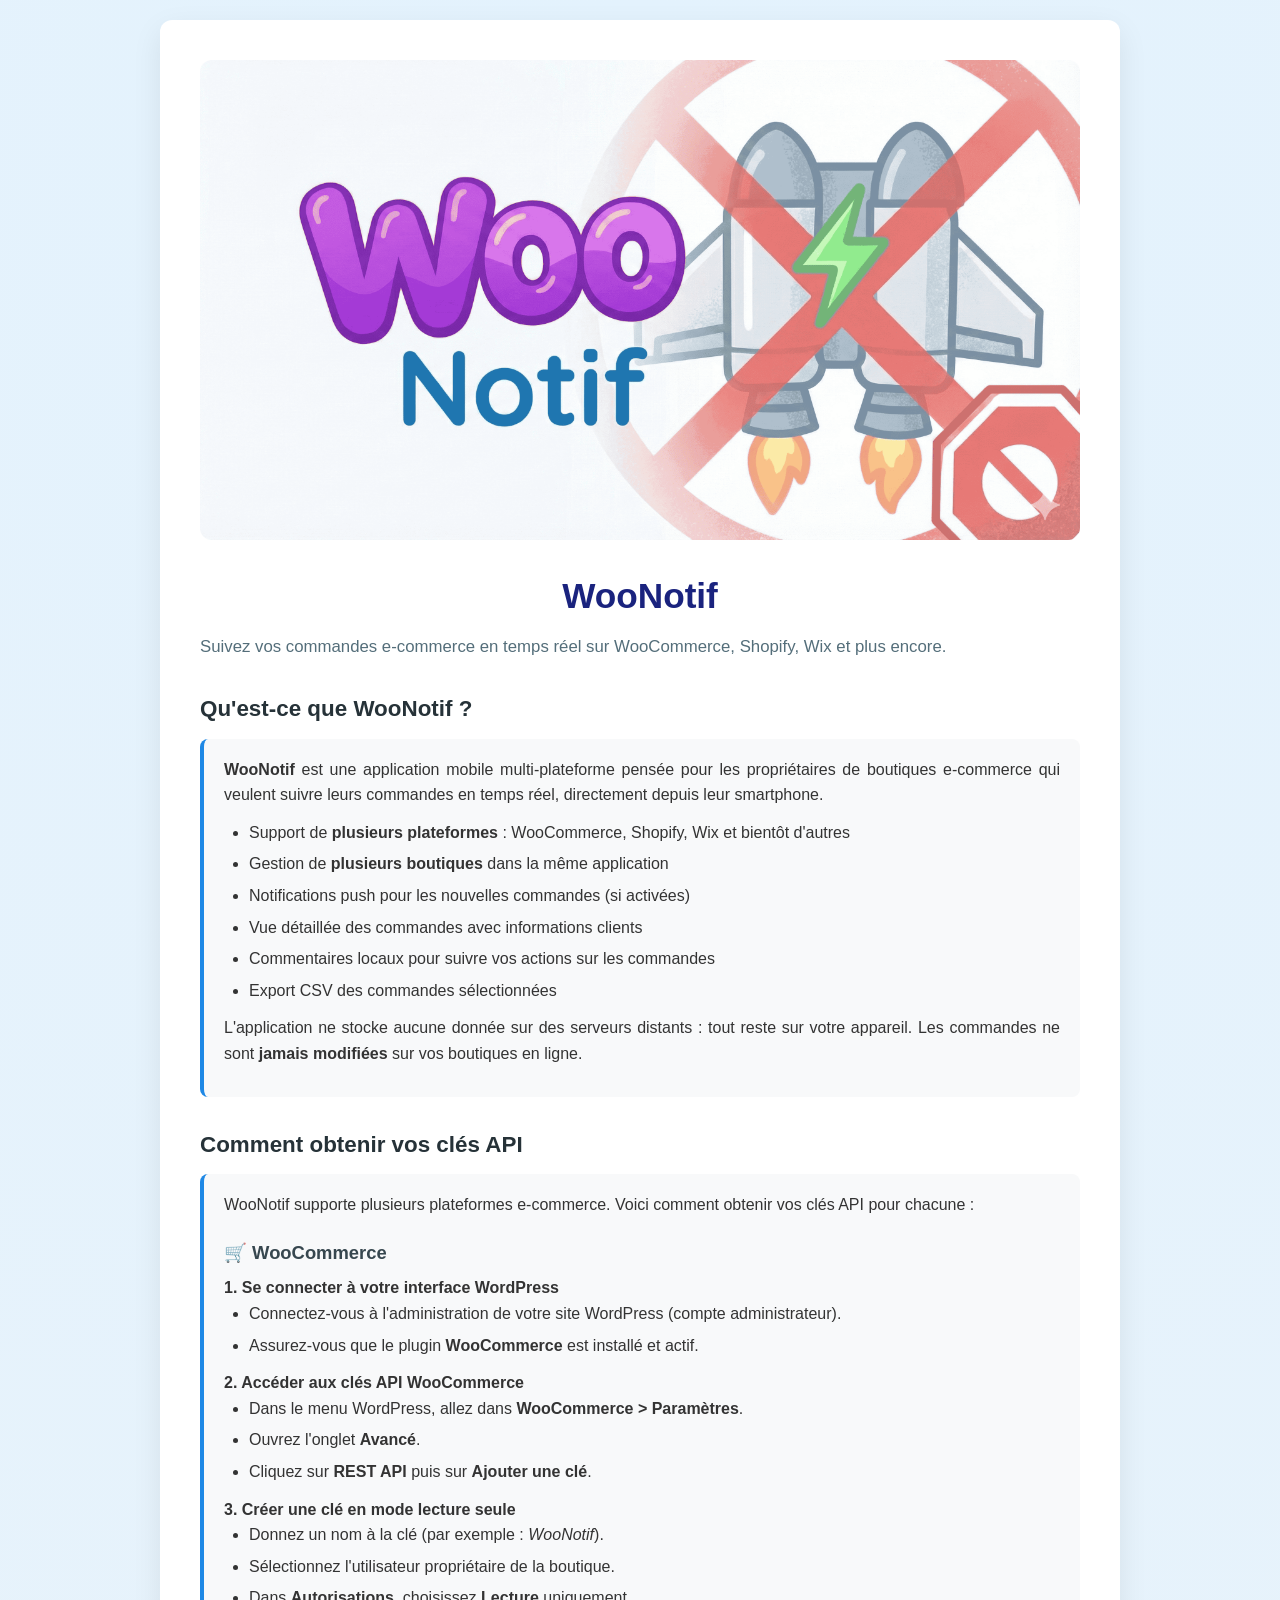
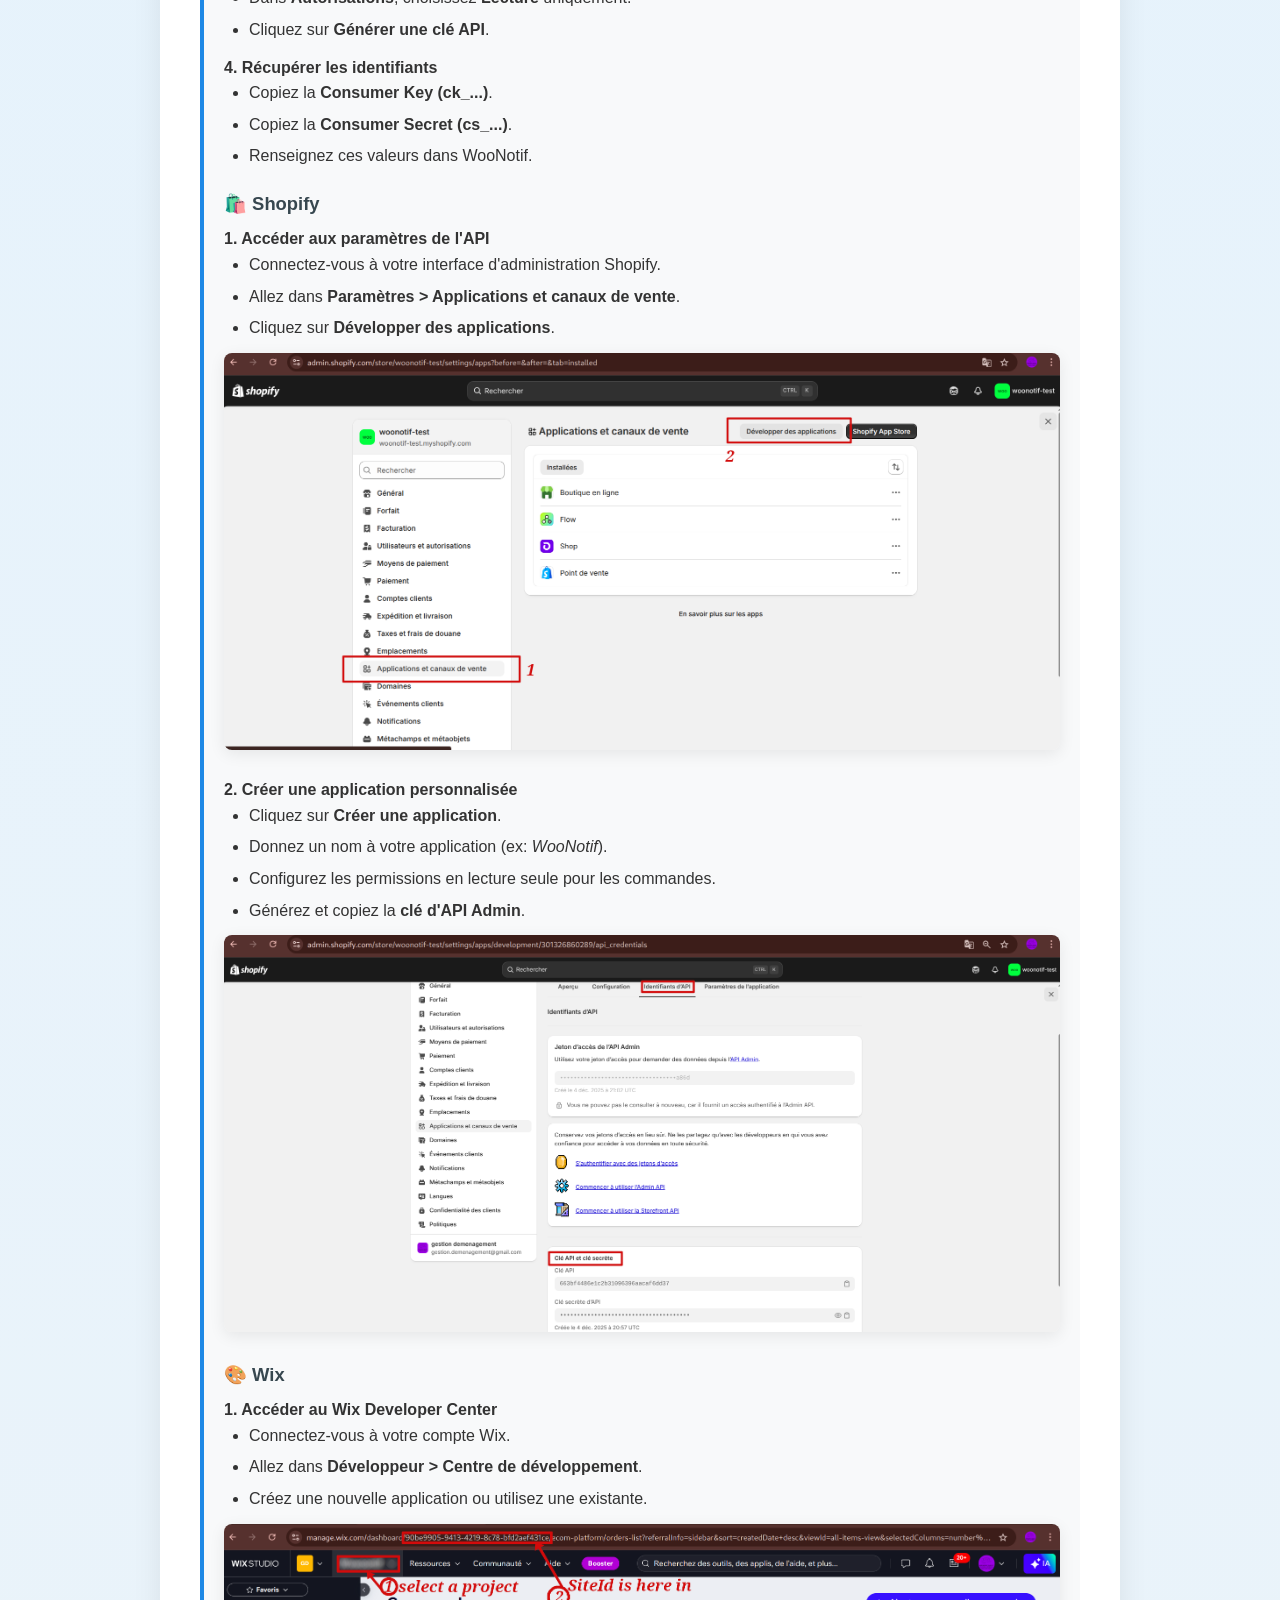
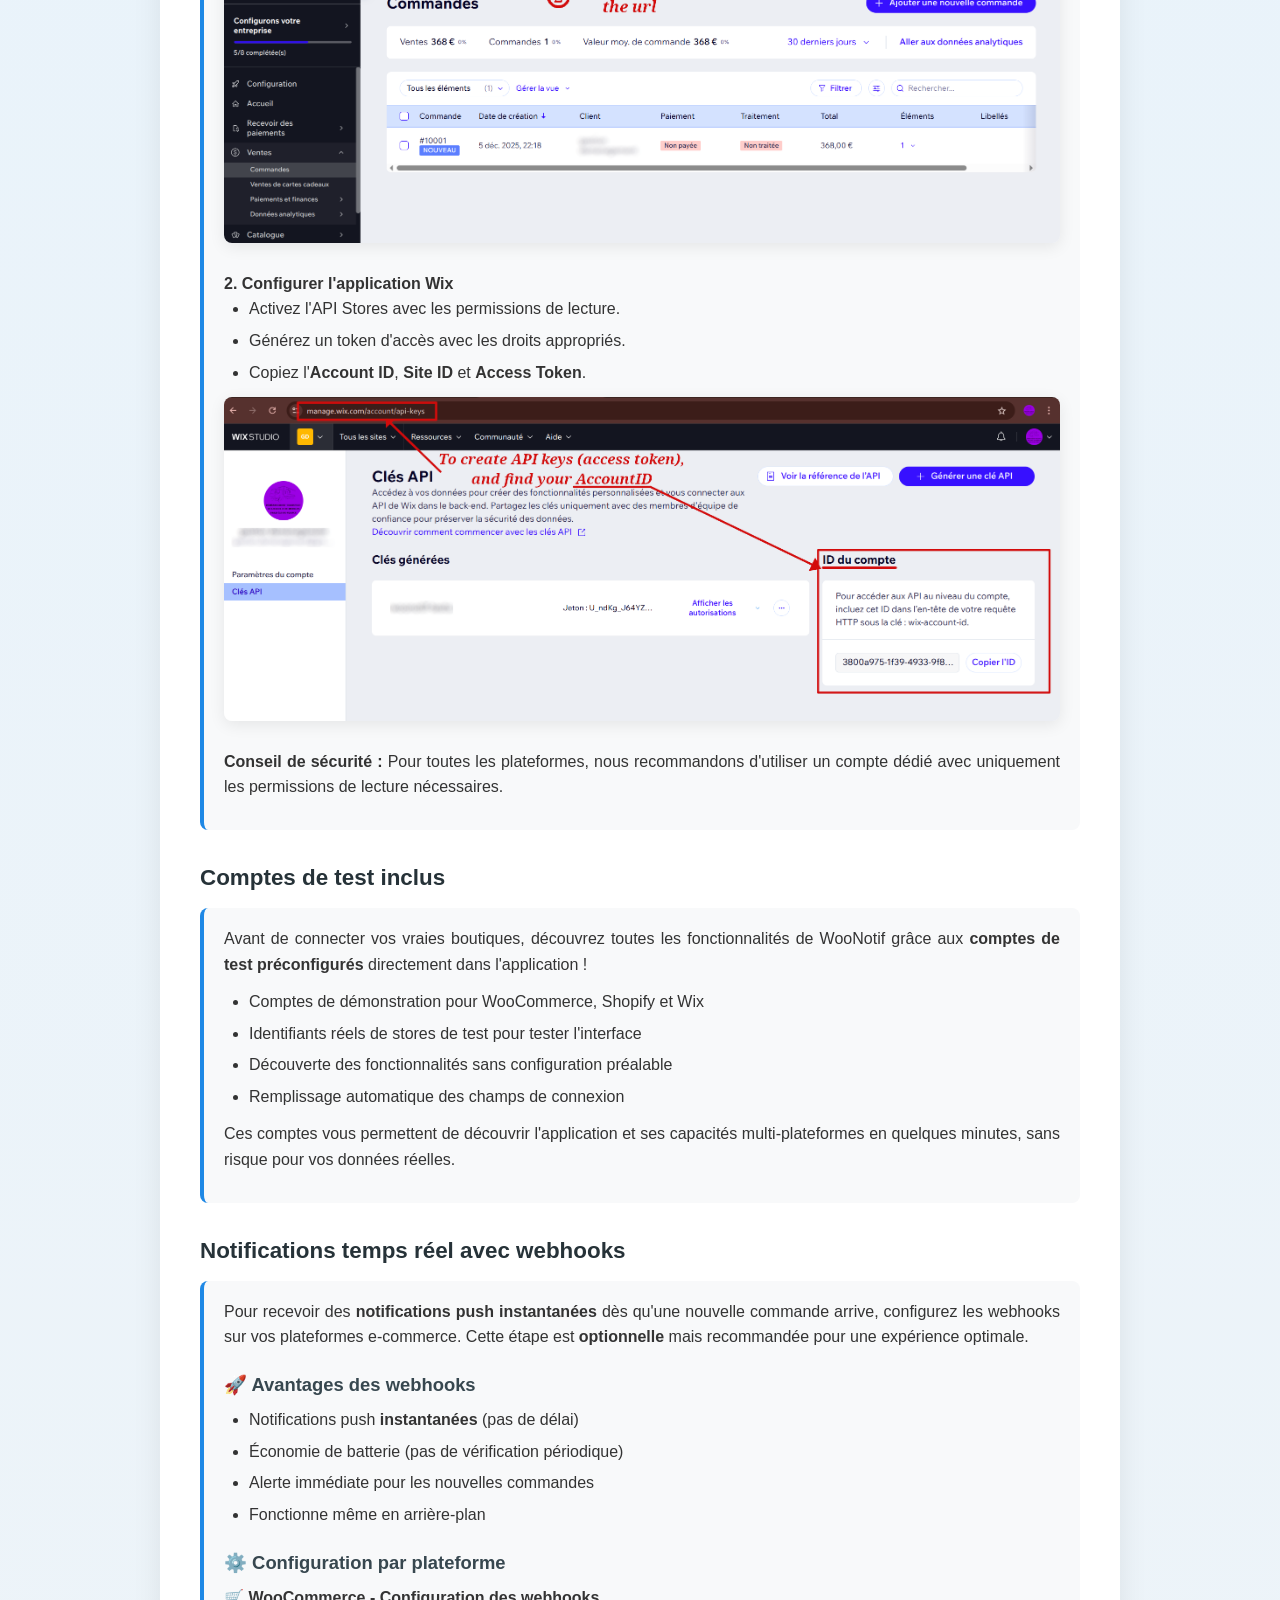
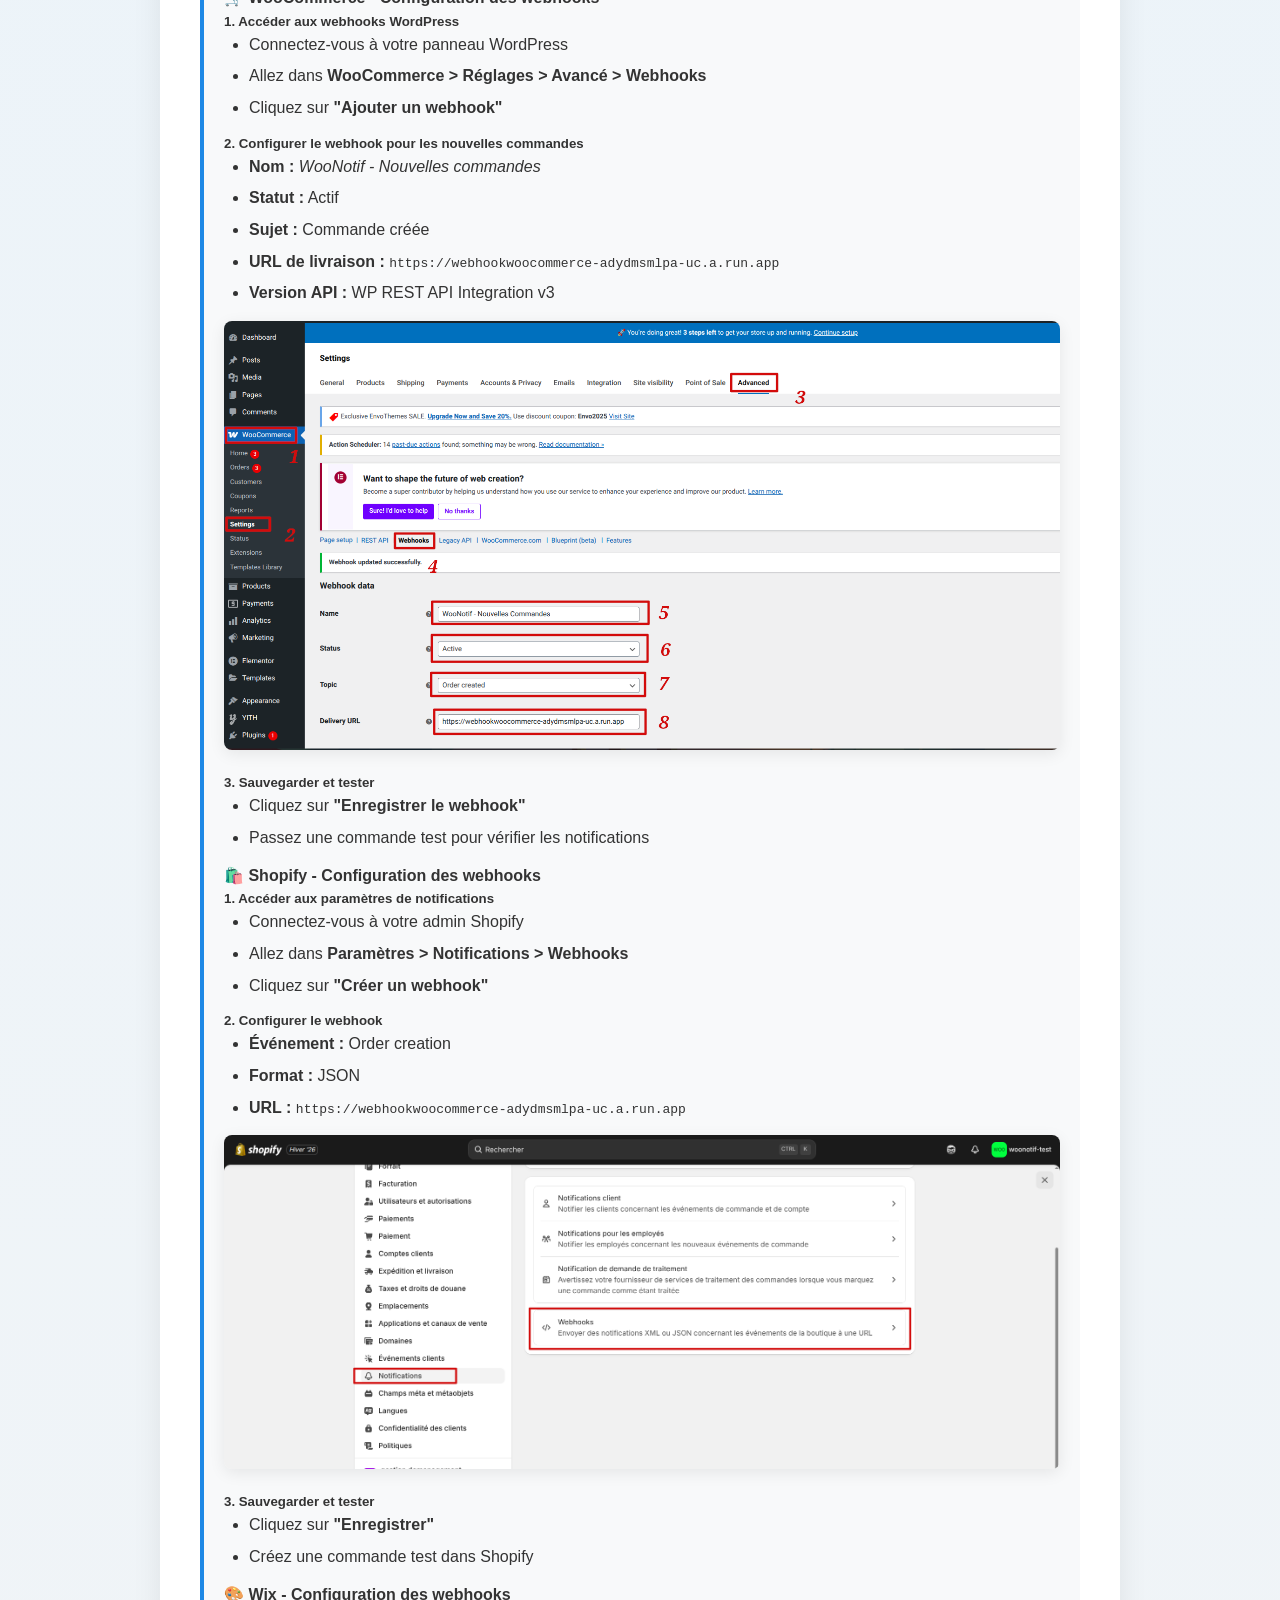
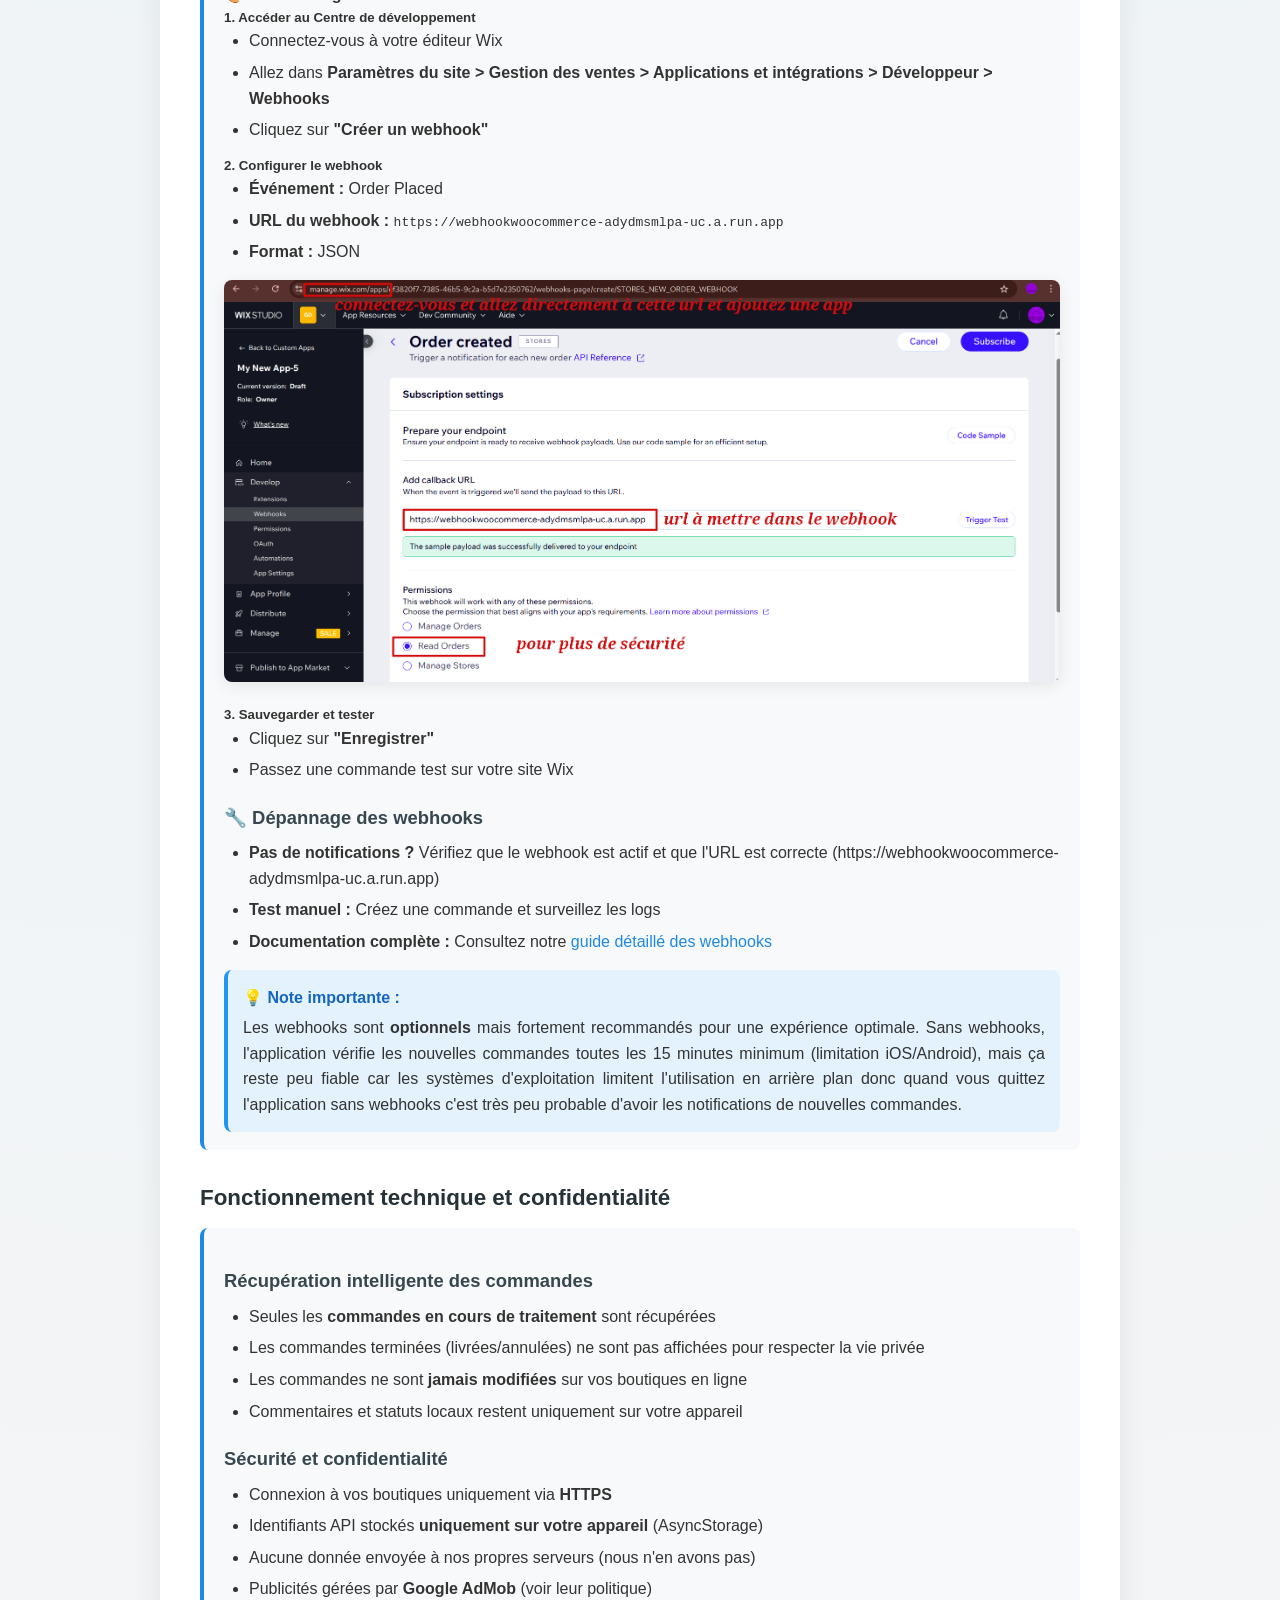
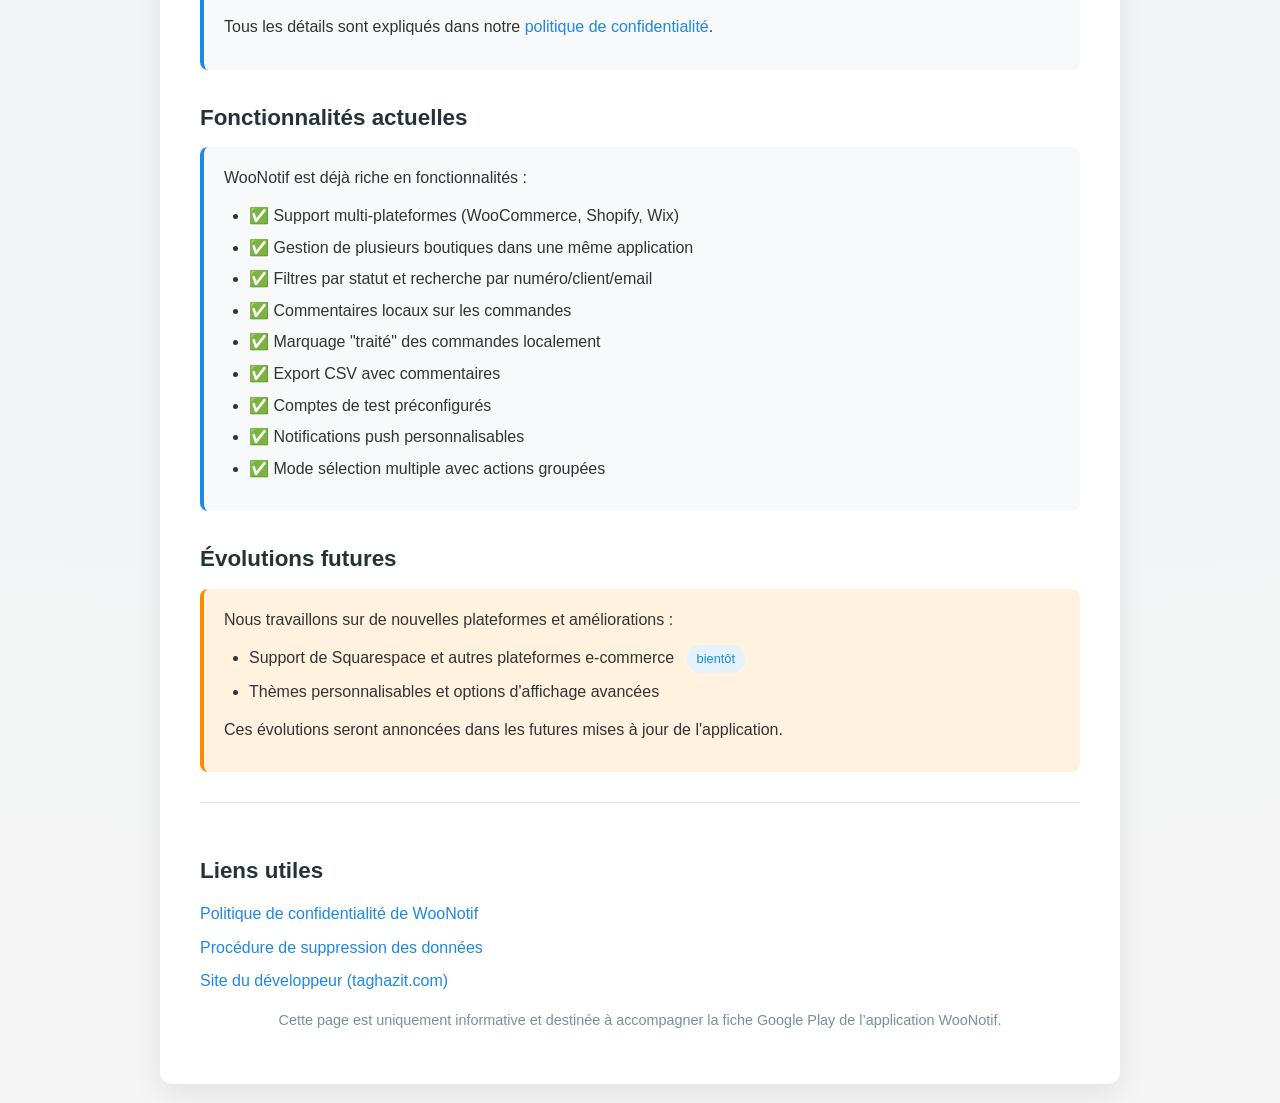
==== index.html @ 3be0337e "Add images for WooCommerce, Shopify, and Wix webhooks" ====
<!DOCTYPE html>
<html lang="fr">
<head>
    <meta charset="UTF-8">
    <meta name="viewport" content="width=device-width, initial-scale=1.0">
    <meta name="description" content="WooNotif - Application mobile multi-plateforme pour suivre vos commandes e-commerce (WooCommerce, Shopify, Wix) en temps réel.">
    <title>WooNotif - Suivi multi-plateformes des commandes e-commerce</title>
    <style>
        * {
            margin: 0;
            padding: 0;
            box-sizing: border-box;
        }

        body {
            font-family: -apple-system, BlinkMacSystemFont, 'Segoe UI', Roboto, 'Helvetica Neue', Arial, sans-serif;
            line-height: 1.6;
            color: #333;
            background: radial-gradient(circle at top, #e3f2fd, #f5f5f5);
            padding: 20px;
        }

        .container {
            max-width: 960px;
            margin: 0 auto;
            background: white;
            padding: 40px;
            border-radius: 12px;
            box-shadow: 0 10px 30px rgba(0,0,0,0.08);
        }

        header {
            text-align: center;
            margin-bottom: 30px;
        }

        h1 {
            font-size: 2.2em;
            color: #1a237e;
            margin-bottom: 10px;
        }

        .subtitle {
            font-size: 1.05em;
            color: #546e7a;
        }

        h2 {
            color: #263238;
            margin-top: 30px;
            margin-bottom: 12px;
            font-size: 1.4em;
        }

        h3 {
            color: #37474f;
            margin-top: 20px;
            margin-bottom: 8px;
            font-size: 1.15em;
        }

        p {
            margin-bottom: 12px;
            text-align: justify;
        }

        ul {
            margin-left: 25px;
            margin-bottom: 12px;
        }

        li {
            margin-bottom: 6px;
        }

        .badge {
            display: inline-block;
            padding: 4px 10px;
            font-size: 0.8em;
            border-radius: 999px;
            background-color: #e3f2fd;
            color: #1e88e5;
            margin-left: 8px;
        }

        .section-box {
            background-color: #f8f9fa;
            border-radius: 8px;
            padding: 18px 20px;
            margin-top: 10px;
            border-left: 4px solid #1e88e5;
        }

        .future-box {
            background-color: #fff3e0;
            border-left-color: #fb8c00;
        }

        .links {
            margin-top: 30px;
            padding-top: 20px;
            border-top: 1px solid #e0e0e0;
        }

        a {
            color: #1e88e5;
            text-decoration: none;
        }

        a:hover {
            text-decoration: underline;
        }

        .links ul {
            list-style: none;
            margin-left: 0;
        }

        .links li {
            margin-bottom: 8px;
        }

        .small {
            font-size: 0.9em;
            color: #78909c;
            margin-top: 15px;
            text-align: center;
        }

        @media (max-width: 600px) {
            .container {
                padding: 24px;
            }

            h1 {
                font-size: 1.7em;
            }
        }
    </style>
</head>
<body>
    <div class="container">
        <header>
            <img src="assets/images/splash.png" alt="WooNotif" style="max-width:100%; height:auto; border-radius:12px; margin-bottom:20px;">
            <h1>WooNotif</h1>
            <p class="subtitle">
                Suivez vos commandes e-commerce en temps réel sur WooCommerce, Shopify, Wix et plus encore.
            </p>
        </header>

        <section>
            <h2>Qu'est-ce que WooNotif ?</h2>
            <div class="section-box">
                <p>
                    <strong>WooNotif</strong> est une application mobile multi-plateforme pensée pour les propriétaires
                    de boutiques e-commerce qui veulent suivre leurs commandes en temps réel, directement depuis leur smartphone.
                </p>
                <ul>
                    <li>Support de <strong>plusieurs plateformes</strong> : WooCommerce, Shopify, Wix et bientôt d'autres</li>
                    <li>Gestion de <strong>plusieurs boutiques</strong> dans la même application</li>
                    <li>Notifications push pour les nouvelles commandes (si activées)</li>
                    <li>Vue détaillée des commandes avec informations clients</li>
                    <li>Commentaires locaux pour suivre vos actions sur les commandes</li>
                    <li>Export CSV des commandes sélectionnées</li>
                </ul>
                <p>
                    L'application ne stocke aucune donnée sur des serveurs distants : tout reste sur votre appareil.
                    Les commandes ne sont <strong>jamais modifiées</strong> sur vos boutiques en ligne.
                </p>
            </div>
        </section>

        <section>
            <h2>Comment obtenir vos clés API</h2>
            <div class="section-box">
                <p>
                    WooNotif supporte plusieurs plateformes e-commerce. Voici comment obtenir vos clés API pour chacune :
                </p>

                <h3>🛒 WooCommerce</h3>
                <h4>1. Se connecter à votre interface WordPress</h4>
                <ul>
                    <li>Connectez-vous à l'administration de votre site WordPress (compte administrateur).</li>
                    <li>Assurez-vous que le plugin <strong>WooCommerce</strong> est installé et actif.</li>
                </ul>

                <h4>2. Accéder aux clés API WooCommerce</h4>
                <ul>
                    <li>Dans le menu WordPress, allez dans <strong>WooCommerce &gt; Paramètres</strong>.</li>
                    <li>Ouvrez l'onglet <strong>Avancé</strong>.</li>
                    <li>Cliquez sur <strong>REST API</strong> puis sur <strong>Ajouter une clé</strong>.</li>
                </ul>

                <h4>3. Créer une clé en mode lecture seule</h4>
                <ul>
                    <li>Donnez un nom à la clé (par exemple : <em>WooNotif</em>).</li>
                    <li>Sélectionnez l'utilisateur propriétaire de la boutique.</li>
                    <li>Dans <strong>Autorisations</strong>, choisissez <strong>Lecture</strong> uniquement.</li>
                    <li>Cliquez sur <strong>Générer une clé API</strong>.</li>
                </ul>

                <h4>4. Récupérer les identifiants</h4>
                <ul>
                    <li>Copiez la <strong>Consumer Key (ck_...)</strong>.</li>
                    <li>Copiez la <strong>Consumer Secret (cs_...)</strong>.</li>
                    <li>Renseignez ces valeurs dans WooNotif.</li>
                </ul>

                <h3>🛍️ Shopify</h3>
                <h4>1. Accéder aux paramètres de l'API</h4>
                <ul>
                    <li>Connectez-vous à votre interface d'administration Shopify.</li>
                    <li>Allez dans <strong>Paramètres &gt; Applications et canaux de vente</strong>.</li>
                    <li>Cliquez sur <strong>Développer des applications</strong>.</li>
                </ul>

                <p style="text-align:center; margin: 10px 0 20px;">
                    <img src="assets/images/shopify-apikey-1.png" alt="Accès aux paramètres API Shopify" style="max-width:100%; height:auto; border-radius:8px; box-shadow:0 4px 16px rgba(0,0,0,0.08);">
                </p>

                <h4>2. Créer une application personnalisée</h4>
                <ul>
                    <li>Cliquez sur <strong>Créer une application</strong>.</li>
                    <li>Donnez un nom à votre application (ex: <em>WooNotif</em>).</li>
                    <li>Configurez les permissions en lecture seule pour les commandes.</li>
                    <li>Générez et copiez la <strong>clé d'API Admin</strong>.</li>
                </ul>

                <p style="text-align:center; margin: 10px 0 20px;">
                    <img src="assets/images/shopify-apikey-2.png" alt="Création d'une application Shopify et récupération de la clé API" style="max-width:100%; height:auto; border-radius:8px; box-shadow:0 4px 16px rgba(0,0,0,0.08);">
                </p>

                <h3>🎨 Wix</h3>
                <h4>1. Accéder au Wix Developer Center</h4>
                <ul>
                    <li>Connectez-vous à votre compte Wix.</li>
                    <li>Allez dans <strong>Développeur &gt; Centre de développement</strong>.</li>
                    <li>Créez une nouvelle application ou utilisez une existante.</li>
                </ul>

                <p style="text-align:center; margin: 10px 0 20px;">
                    <img src="assets/images/wix-apikey-1.png" alt="Accès au Centre de développement Wix" style="max-width:100%; height:auto; border-radius:8px; box-shadow:0 4px 16px rgba(0,0,0,0.08);">
                </p>

                <h4>2. Configurer l'application Wix</h4>
                <ul>
                    <li>Activez l'API Stores avec les permissions de lecture.</li>
                    <li>Générez un token d'accès avec les droits appropriés.</li>
                    <li>Copiez l'<strong>Account ID</strong>, <strong>Site ID</strong> et <strong>Access Token</strong>.</li>
                </ul>

                <p style="text-align:center; margin: 10px 0 20px;">
                    <img src="assets/images/wix-apikey-2.png" alt="Configuration de l'application Wix et récupération des identifiants" style="max-width:100%; height:auto; border-radius:8px; box-shadow:0 4px 16px rgba(0,0,0,0.08);">
                </p>

                <p>
                    <strong>Conseil de sécurité :</strong> Pour toutes les plateformes, nous recommandons d'utiliser un compte
                    dédié avec uniquement les permissions de lecture nécessaires.
                </p>
            </div>
        </section>

        <section>
            <h2>Comptes de test inclus</h2>
            <div class="section-box">
                <p>
                    Avant de connecter vos vraies boutiques, découvrez toutes les fonctionnalités de WooNotif
                    grâce aux <strong>comptes de test préconfigurés</strong> directement dans l'application !
                </p>
                <ul>
                    <li>Comptes de démonstration pour WooCommerce, Shopify et Wix</li>
                    <li>Identifiants réels de stores de test pour tester l'interface</li>
                    <li>Découverte des fonctionnalités sans configuration préalable</li>
                    <li>Remplissage automatique des champs de connexion</li>
                </ul>
                <p>
                    Ces comptes vous permettent de découvrir l'application et ses capacités multi-plateformes
                    en quelques minutes, sans risque pour vos données réelles.
                </p>
            </div>
        </section>

        <section>
            <h2>Notifications temps réel avec webhooks</h2>
            <div class="section-box">
                <p>
                    Pour recevoir des <strong>notifications push instantanées</strong> dès qu'une nouvelle commande arrive,
                    configurez les webhooks sur vos plateformes e-commerce. Cette étape est <strong>optionnelle</strong>
                    mais recommandée pour une expérience optimale.
                </p>

                <h3>🚀 Avantages des webhooks</h3>
                <ul>
                    <li>Notifications push <strong>instantanées</strong> (pas de délai)</li>
                    <li>Économie de batterie (pas de vérification périodique)</li>
                    <li>Alerte immédiate pour les nouvelles commandes</li>
                    <li>Fonctionne même en arrière-plan</li>
                </ul>

                <h3>⚙️ Configuration par plateforme</h3>

                <h4>🛒 WooCommerce - Configuration des webhooks</h4>
                <h5>1. Accéder aux webhooks WordPress</h5>
                <ul>
                    <li>Connectez-vous à votre panneau WordPress</li>
                    <li>Allez dans <strong>WooCommerce &gt; Réglages &gt; Avancé &gt; Webhooks</strong></li>
                    <li>Cliquez sur <strong>"Ajouter un webhook"</strong></li>
                </ul>

                <h5>2. Configurer le webhook pour les nouvelles commandes</h5>
                <ul>
                    <li><strong>Nom :</strong> <em>WooNotif - Nouvelles commandes</em></li>
                    <li><strong>Statut :</strong> Actif</li>
                    <li><strong>Sujet :</strong> Commande créée</li>
                    <li><strong>URL de livraison :</strong> <code>https://webhookwoocommerce-adydmsmlpa-uc.a.run.app</code></li>
                    <li><strong>Version API :</strong> WP REST API Integration v3</li>
                </ul>

                <p style="text-align:center; margin: 15px 0;">
                    <img src="assets/images/webhook-woocommerce.png" alt="Configuration webhook WooCommerce" style="max-width:100%; height:auto; border-radius:8px; box-shadow:0 4px 16px rgba(0,0,0,0.08);">
                </p>

                <h5>3. Sauvegarder et tester</h5>
                <ul>
                    <li>Cliquez sur <strong>"Enregistrer le webhook"</strong></li>
                    <li>Passez une commande test pour vérifier les notifications</li>
                </ul>

                <h4>🛍️ Shopify - Configuration des webhooks</h4>
                <h5>1. Accéder aux paramètres de notifications</h5>
                <ul>
                    <li>Connectez-vous à votre admin Shopify</li>
                    <li>Allez dans <strong>Paramètres &gt; Notifications &gt; Webhooks</strong></li>
                    <li>Cliquez sur <strong>"Créer un webhook"</strong></li>
                </ul>

                <h5>2. Configurer le webhook</h5>
                <ul>
                    <li><strong>Événement :</strong> Order creation</li>
                    <li><strong>Format :</strong> JSON</li>
                    <li><strong>URL :</strong> <code>https://webhookwoocommerce-adydmsmlpa-uc.a.run.app</code></li>
                </ul>

                <p style="text-align:center; margin: 15px 0;">
                    <img src="assets/images/webhooks-shopify.png" alt="Configuration webhook Shopify" style="max-width:100%; height:auto; border-radius:8px; box-shadow:0 4px 16px rgba(0,0,0,0.08);">
                </p>

                <h5>3. Sauvegarder et tester</h5>
                <ul>
                    <li>Cliquez sur <strong>"Enregistrer"</strong></li>
                    <li>Créez une commande test dans Shopify</li>
                </ul>

                <h4>🎨 Wix - Configuration des webhooks</h4>
                <h5>1. Accéder au Centre de développement</h5>
                <ul>
                    <li>Connectez-vous à votre éditeur Wix</li>
                    <li>Allez dans <strong>Paramètres du site &gt; Gestion des ventes &gt; Applications et intégrations &gt; Développeur &gt; Webhooks</strong></li>
                    <li>Cliquez sur <strong>"Créer un webhook"</strong></li>
                </ul>

                <h5>2. Configurer le webhook</h5>
                <ul>
                    <li><strong>Événement :</strong> Order Placed</li>
                    <li><strong>URL du webhook :</strong> <code>https://webhookwoocommerce-adydmsmlpa-uc.a.run.app</code></li>
                    <li><strong>Format :</strong> JSON</li>
                </ul>

                <p style="text-align:center; margin: 15px 0;">
                    <img src="assets/images/webhook-wix.png" alt="Configuration webhook Wix" style="max-width:100%; height:auto; border-radius:8px; box-shadow:0 4px 16px rgba(0,0,0,0.08);">
                </p>

                <h5>3. Sauvegarder et tester</h5>
                <ul>
                    <li>Cliquez sur <strong>"Enregistrer"</strong></li>
                    <li>Passez une commande test sur votre site Wix</li>
                </ul>

                <h3>🔧 Dépannage des webhooks</h3>
                <ul>
                    <li><strong>Pas de notifications ?</strong> Vérifiez que le webhook est actif et que l'URL est correcte (https://webhookwoocommerce-adydmsmlpa-uc.a.run.app)</li>
                    <li><strong>Test manuel :</strong> Créez une commande et surveillez les logs</li>
                    <li><strong>Documentation complète :</strong> Consultez notre <a href="docs/WEBHOOK_SETUP.md">guide détaillé des webhooks</a></li>
                </ul>

                <div style="background-color: #e3f2fd; padding: 15px; border-radius: 8px; margin-top: 15px; border-left: 4px solid #2196f3;">
                    <p style="margin: 0; font-weight: bold; color: #1565c0;">
                        💡 <strong>Note importante :</strong>
                    </p>
                    <p style="margin: 5px 0 0 0;">
                        Les webhooks sont <strong>optionnels</strong> mais fortement recommandés pour une expérience optimale.
                        Sans webhooks, l'application vérifie les nouvelles commandes toutes les 15 minutes minimum (limitation iOS/Android), 
                        mais ça reste peu fiable car les systèmes d'exploitation limitent l'utilisation en arrière plan donc quand vous quittez 
                        l'application sans webhooks c'est très peu probable d'avoir les notifications de nouvelles commandes.
                    </p>
                </div>
            </div>
        </section>

        <section>
            <h2>Fonctionnement technique et confidentialité</h2>
            <div class="section-box">
                <h3>Récupération intelligente des commandes</h3>
                <ul>
                    <li>Seules les <strong>commandes en cours de traitement</strong> sont récupérées</li>
                    <li>Les commandes terminées (livrées/annulées) ne sont pas affichées pour respecter la vie privée</li>
                    <li>Les commandes ne sont <strong>jamais modifiées</strong> sur vos boutiques en ligne</li>
                    <li>Commentaires et statuts locaux restent uniquement sur votre appareil</li>
                </ul>

                <h3>Sécurité et confidentialité</h3>
                <ul>
                    <li>Connexion à vos boutiques uniquement via <strong>HTTPS</strong></li>
                    <li>Identifiants API stockés <strong>uniquement sur votre appareil</strong> (AsyncStorage)</li>
                    <li>Aucune donnée envoyée à nos propres serveurs (nous n'en avons pas)</li>
                    <li>Publicités gérées par <strong>Google AdMob</strong> (voir leur politique)</li>
                </ul>
                <p>
                    Tous les détails sont expliqués dans notre <a href="privacy-policy.html">politique de confidentialité</a>.
                </p>
            </div>
        </section>

        <section>
            <h2>Fonctionnalités actuelles</h2>
            <div class="section-box">
                <p>
                    WooNotif est déjà riche en fonctionnalités :
                </p>
                <ul>
                    <li>✅ Support multi-plateformes (WooCommerce, Shopify, Wix)</li>
                    <li>✅ Gestion de plusieurs boutiques dans une même application</li>
                    <li>✅ Filtres par statut et recherche par numéro/client/email</li>
                    <li>✅ Commentaires locaux sur les commandes</li>
                    <li>✅ Marquage "traité" des commandes localement</li>
                    <li>✅ Export CSV avec commentaires</li>
                    <li>✅ Comptes de test préconfigurés</li>
                    <li>✅ Notifications push personnalisables</li>
                    <li>✅ Mode sélection multiple avec actions groupées</li>
                </ul>
            </div>
        </section>

        <section>
            <h2>Évolutions futures</h2>
            <div class="section-box future-box">
                <p>
                    Nous travaillons sur de nouvelles plateformes et améliorations :
                </p>
                <ul>
                    <li>Support de Squarespace et autres plateformes e-commerce <span class="badge">bientôt</span></li>
                    <li>Thèmes personnalisables et options d'affichage avancées</li>
                </ul>
                <p>
                    Ces évolutions seront annoncées dans les futures mises à jour de l'application.
                </p>
            </div>
        </section>

        <section class="links">
            <h2>Liens utiles</h2>
            <ul>
                <li><a href="privacy-policy.html">Politique de confidentialité de WooNotif</a></li>
                <li><a href="data-deletion.html">Procédure de suppression des données</a></li>
                <li><a href="https://taghazit.com" target="_blank" rel="noopener">Site du développeur (taghazit.com)</a></li>
            </ul>

            <p class="small">
                Cette page est uniquement informative et destinée à accompagner la fiche Google Play de l’application WooNotif.
            </p>
        </section>
    </div>
</body>
</html>
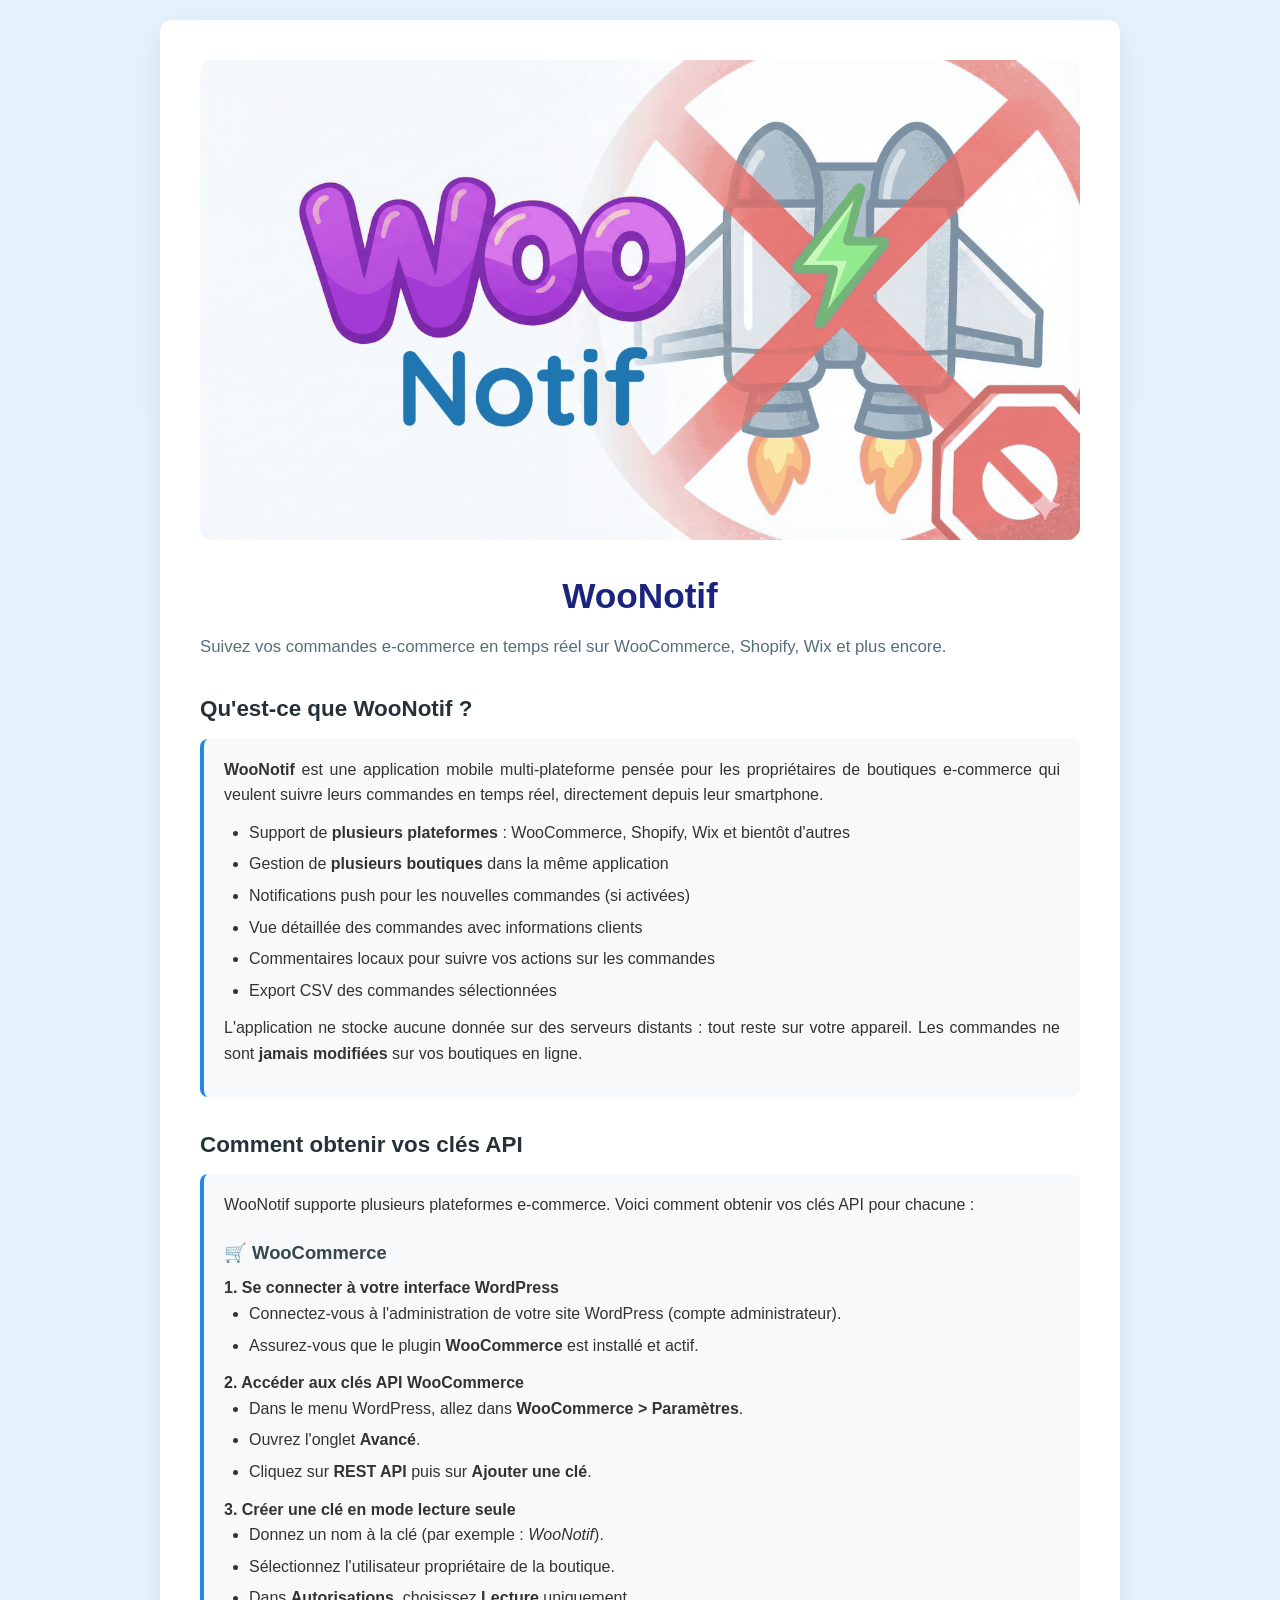
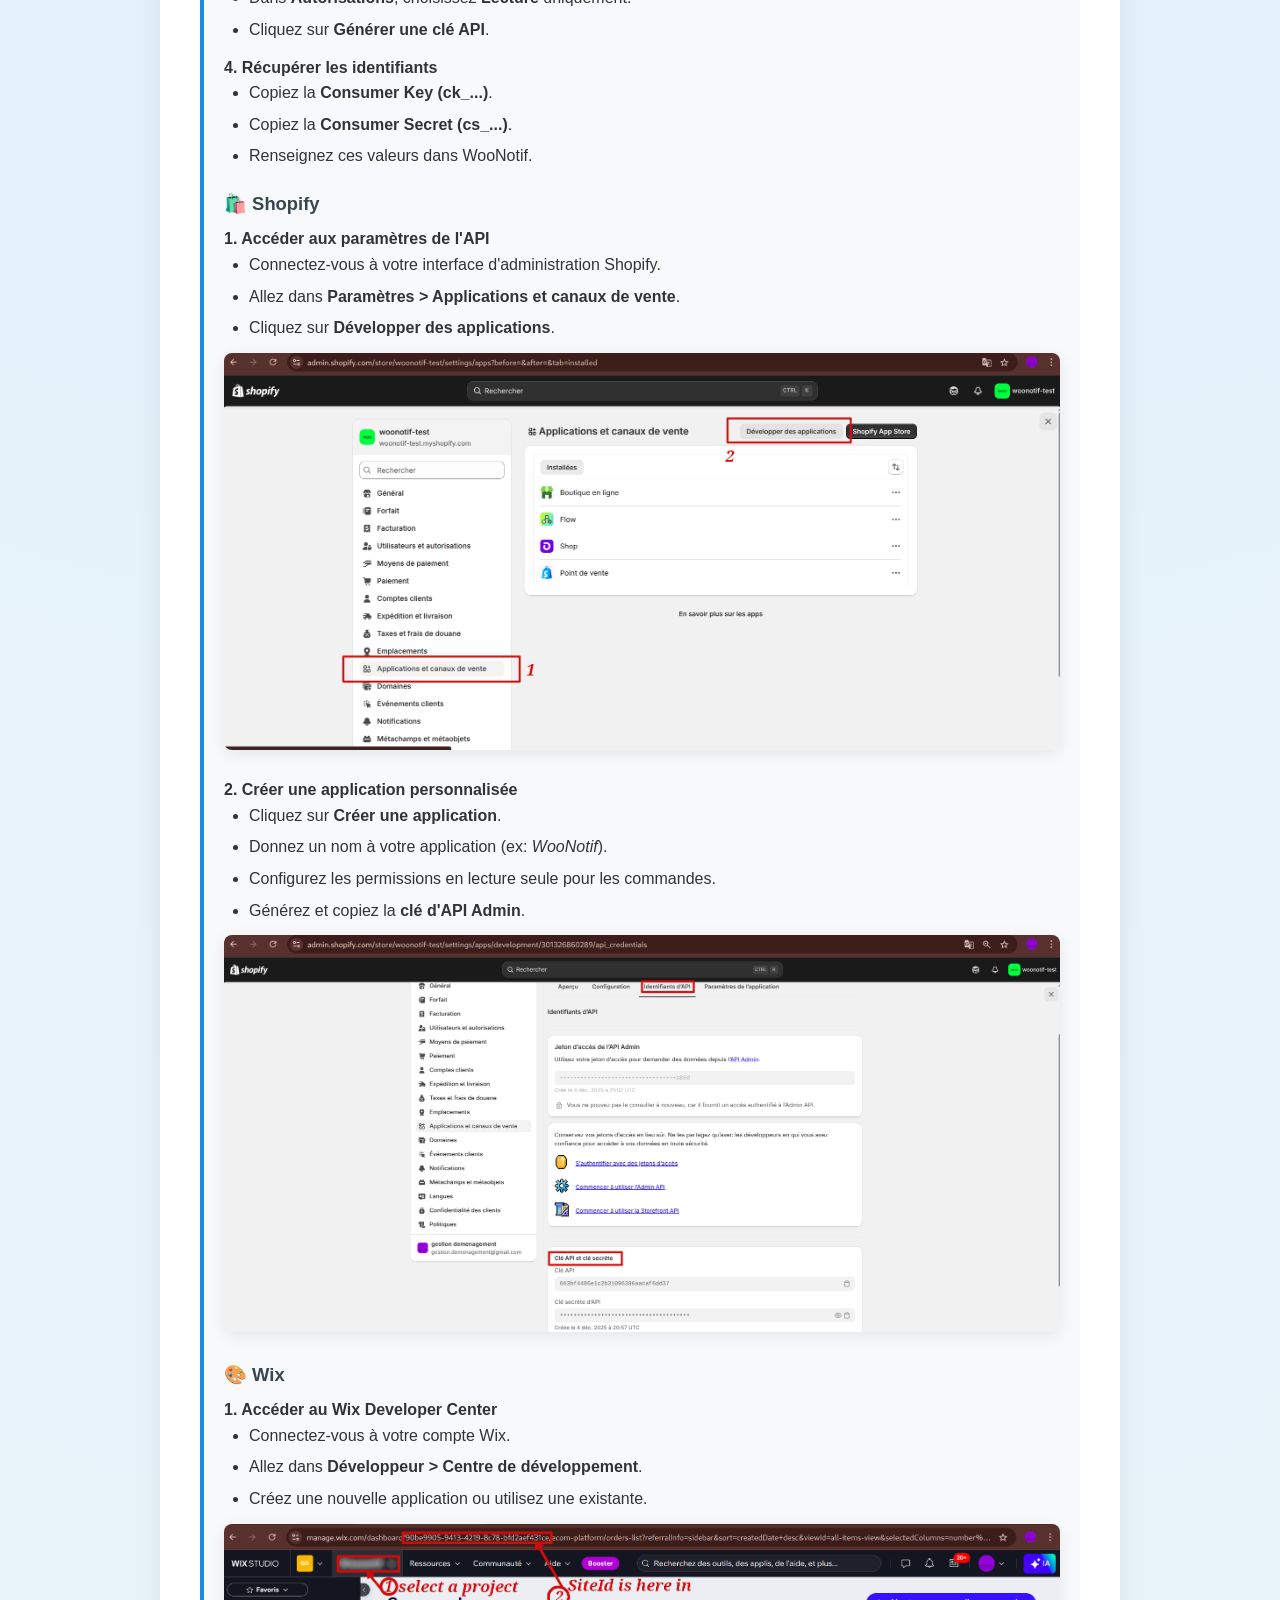
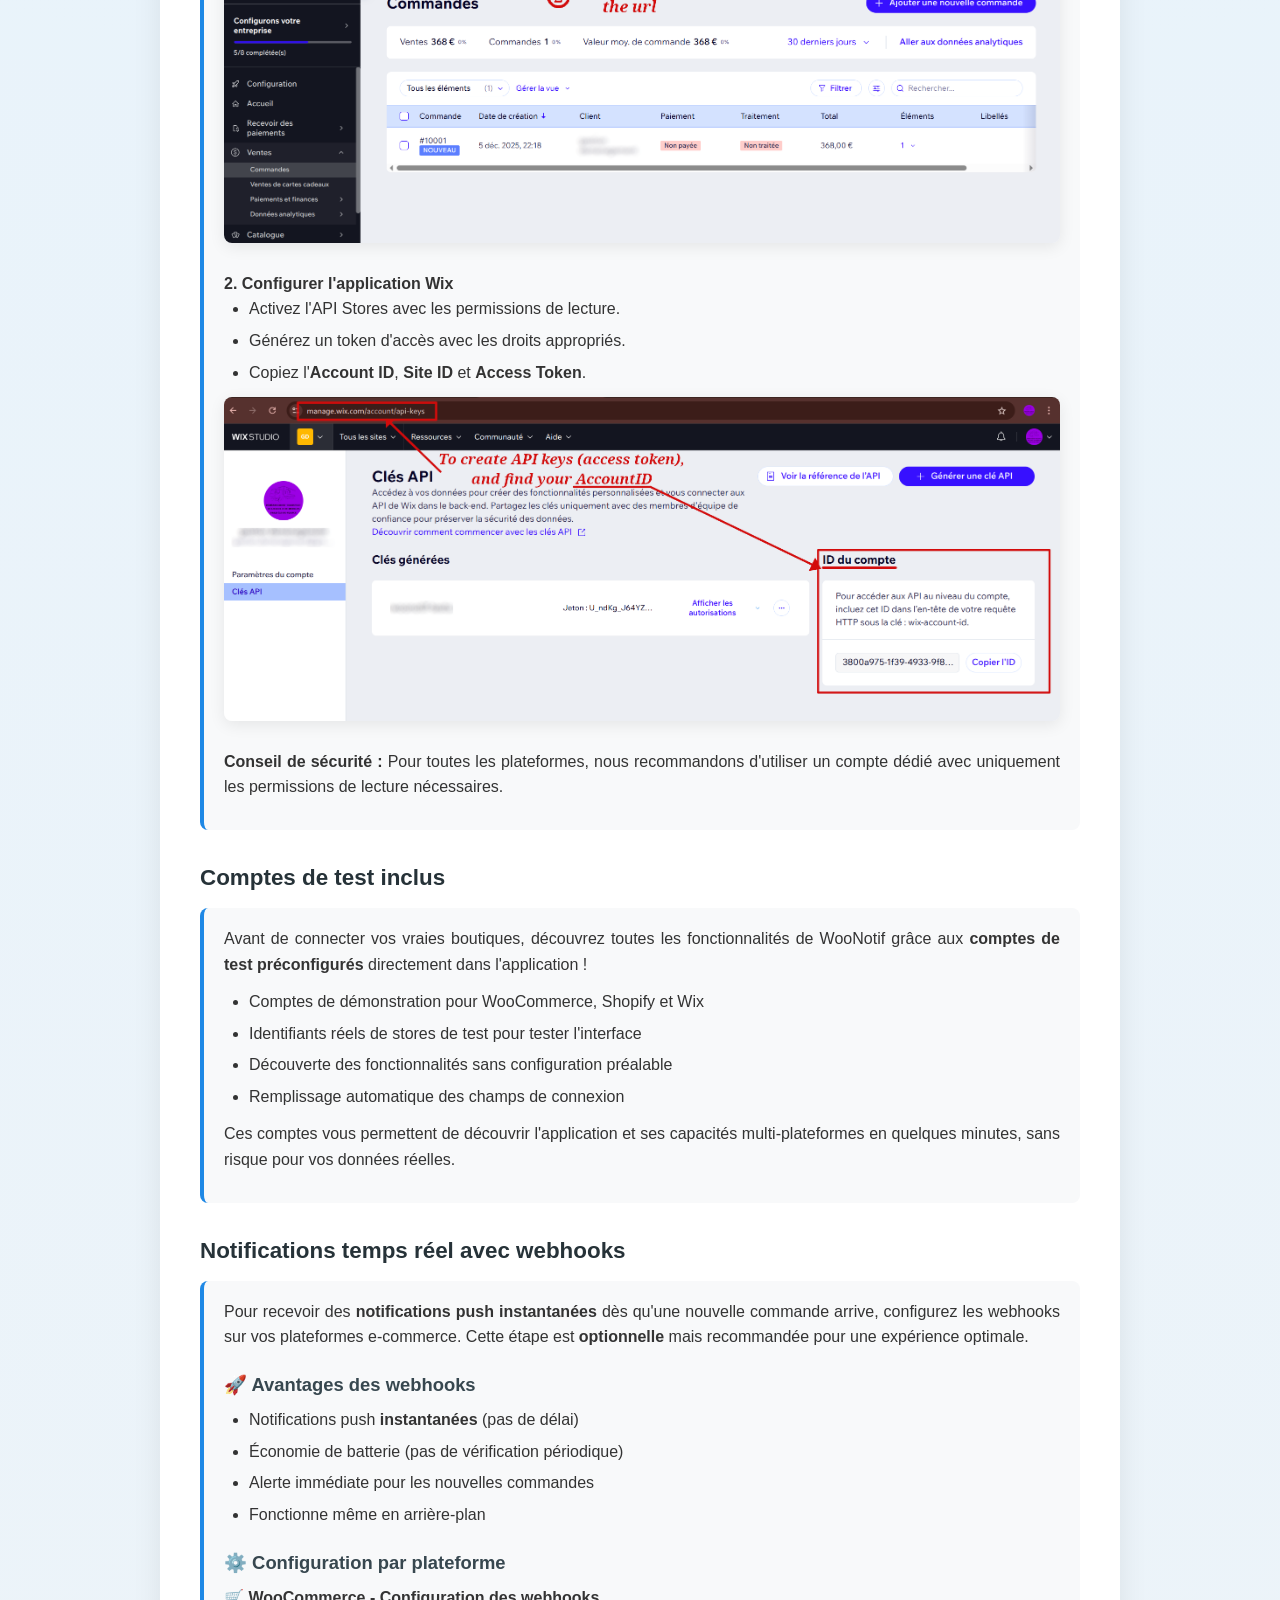
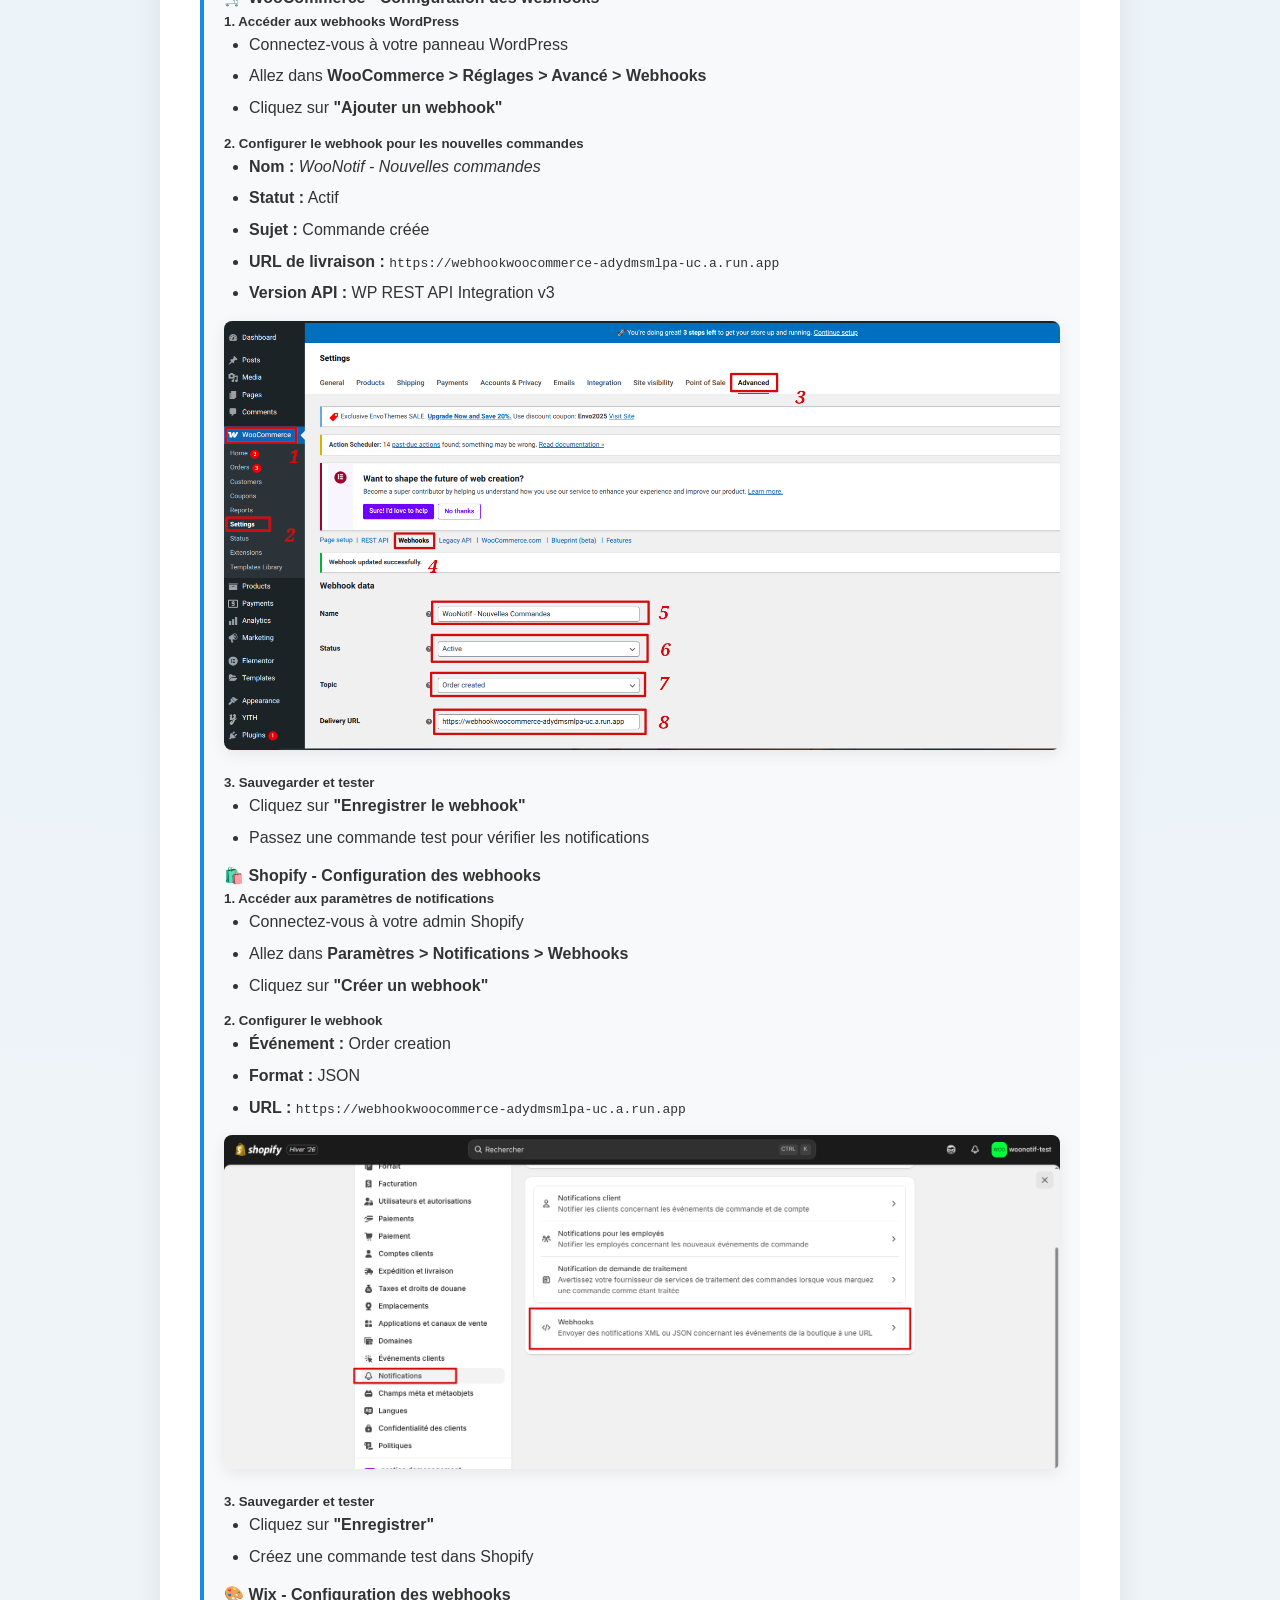
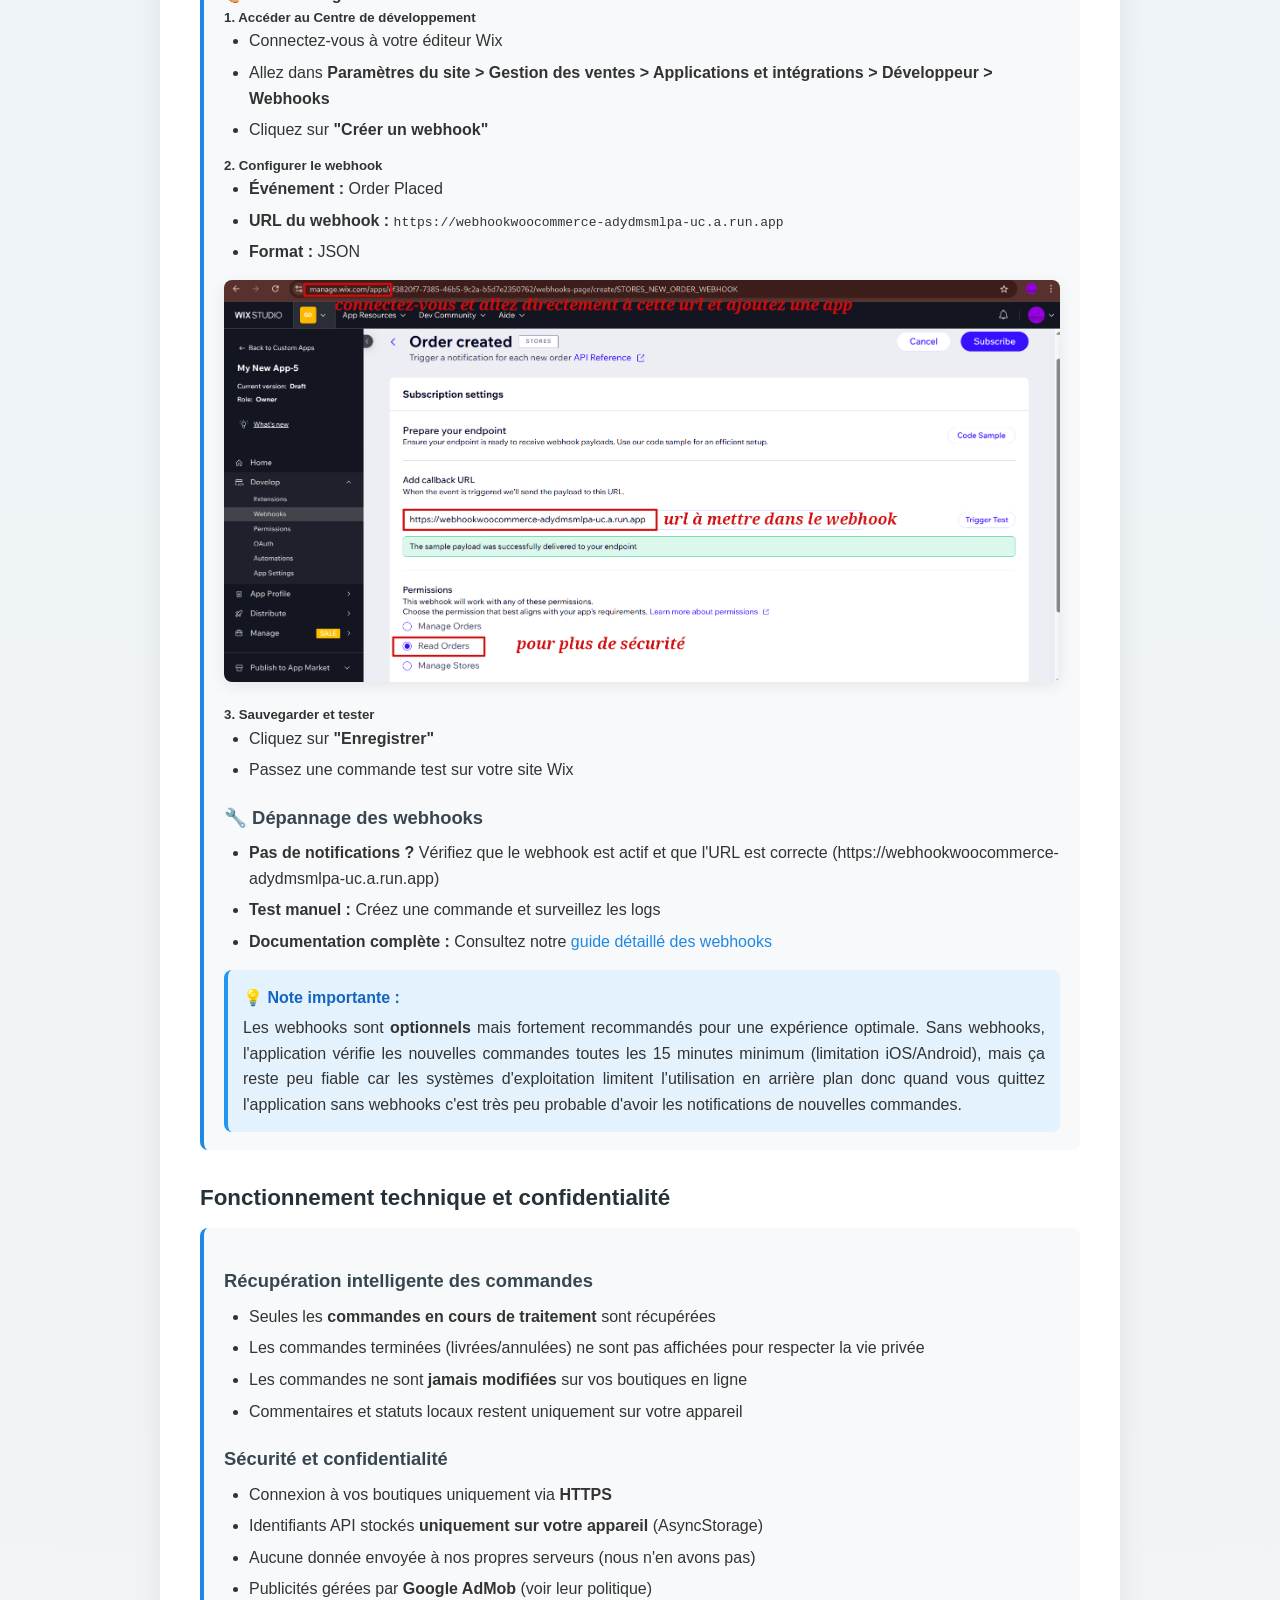
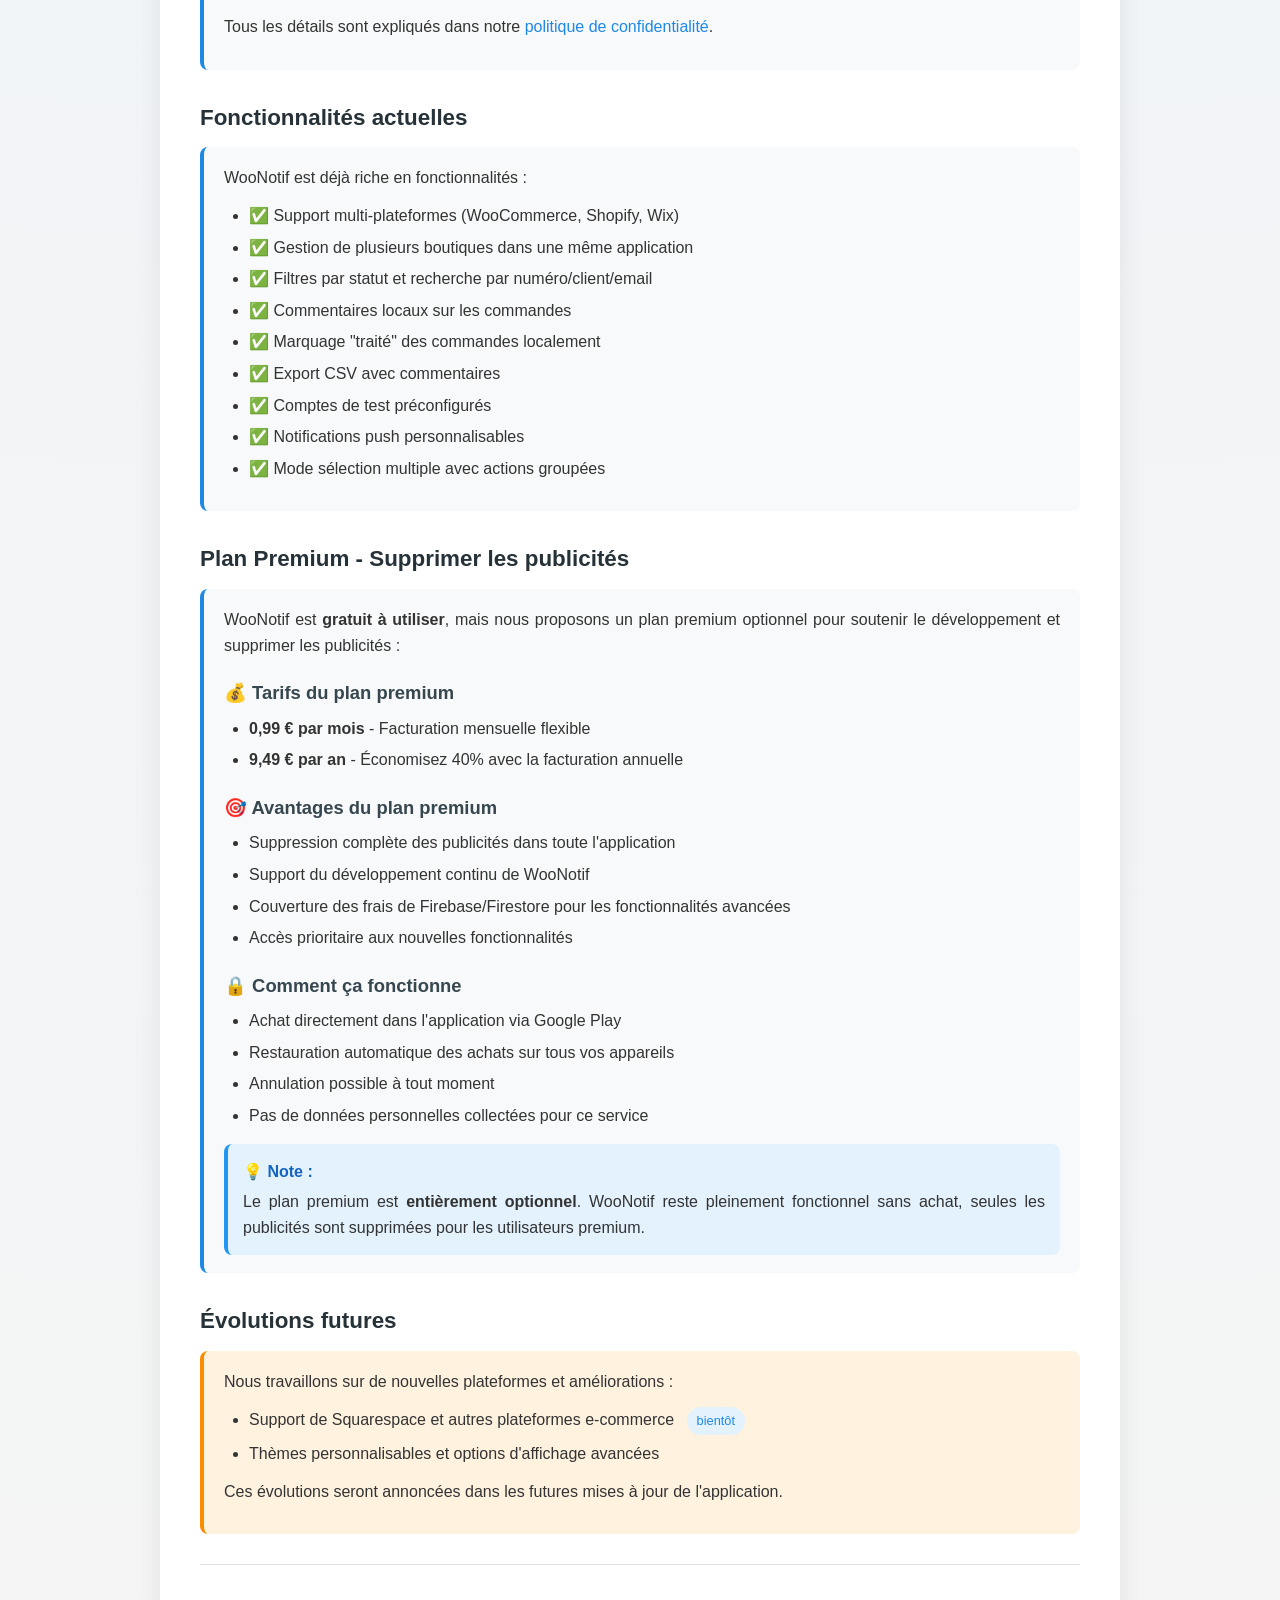
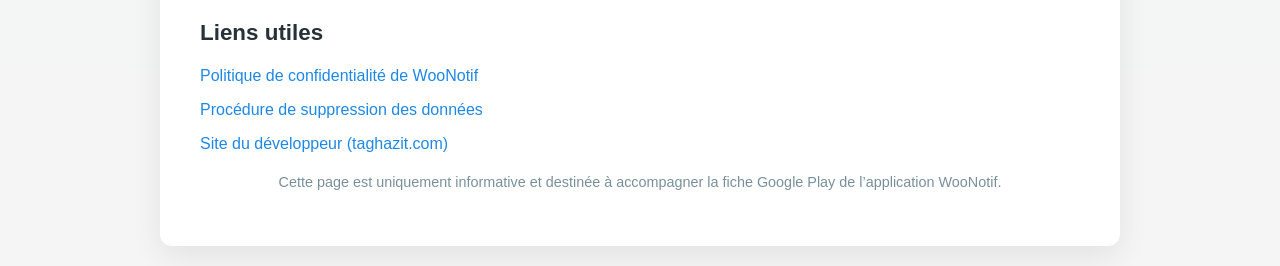
==== commit d779cb26: "Add premium plan section to index.html" ====
--- a/index.html
+++ b/index.html
@@ -442,6 +442,47 @@
         </section>
 
         <section>
+            <h2>Plan Premium - Supprimer les publicités</h2>
+            <div class="section-box">
+                <p>
+                    WooNotif est <strong>gratuit à utiliser</strong>, mais nous proposons un plan premium optionnel pour soutenir le développement et supprimer les publicités :
+                </p>
+
+                <h3>💰 Tarifs du plan premium</h3>
+                <ul>
+                    <li><strong>0,99 € par mois</strong> - Facturation mensuelle flexible</li>
+                    <li><strong>9,49 € par an</strong> - Économisez 40% avec la facturation annuelle</li>
+                </ul>
+
+                <h3>🎯 Avantages du plan premium</h3>
+                <ul>
+                    <li>Suppression complète des publicités dans toute l'application</li>
+                    <li>Support du développement continu de WooNotif</li>
+                    <li>Couverture des frais de Firebase/Firestore pour les fonctionnalités avancées</li>
+                    <li>Accès prioritaire aux nouvelles fonctionnalités</li>
+                </ul>
+
+                <h3>🔒 Comment ça fonctionne</h3>
+                <ul>
+                    <li>Achat directement dans l'application via Google Play</li>
+                    <li>Restauration automatique des achats sur tous vos appareils</li>
+                    <li>Annulation possible à tout moment</li>
+                    <li>Pas de données personnelles collectées pour ce service</li>
+                </ul>
+
+                <div style="background-color: #e3f2fd; padding: 15px; border-radius: 8px; margin-top: 15px; border-left: 4px solid #2196f3;">
+                    <p style="margin: 0; font-weight: bold; color: #1565c0;">
+                        💡 <strong>Note :</strong>
+                    </p>
+                    <p style="margin: 5px 0 0 0;">
+                        Le plan premium est <strong>entièrement optionnel</strong>. WooNotif reste pleinement fonctionnel sans achat,
+                        seules les publicités sont supprimées pour les utilisateurs premium.
+                    </p>
+                </div>
+            </div>
+        </section>
+
+        <section>
             <h2>Évolutions futures</h2>
             <div class="section-box future-box">
                 <p>
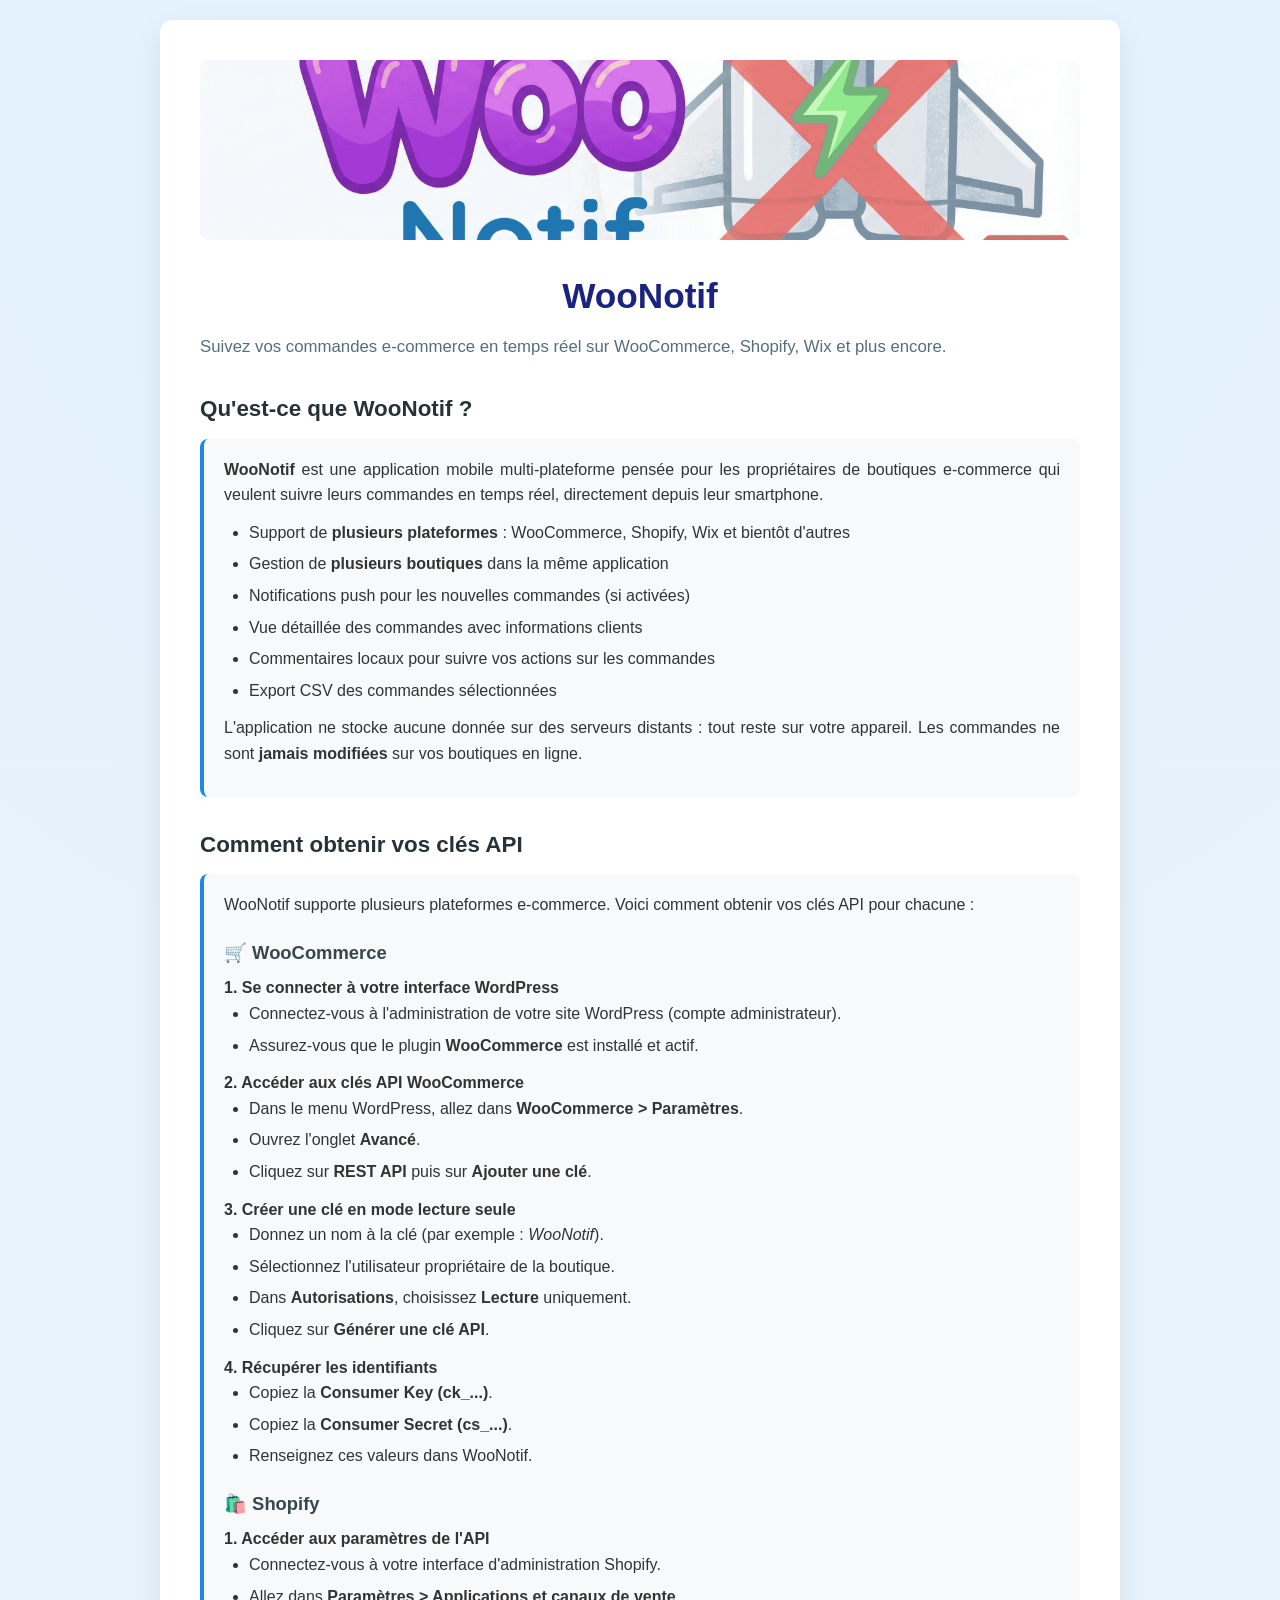
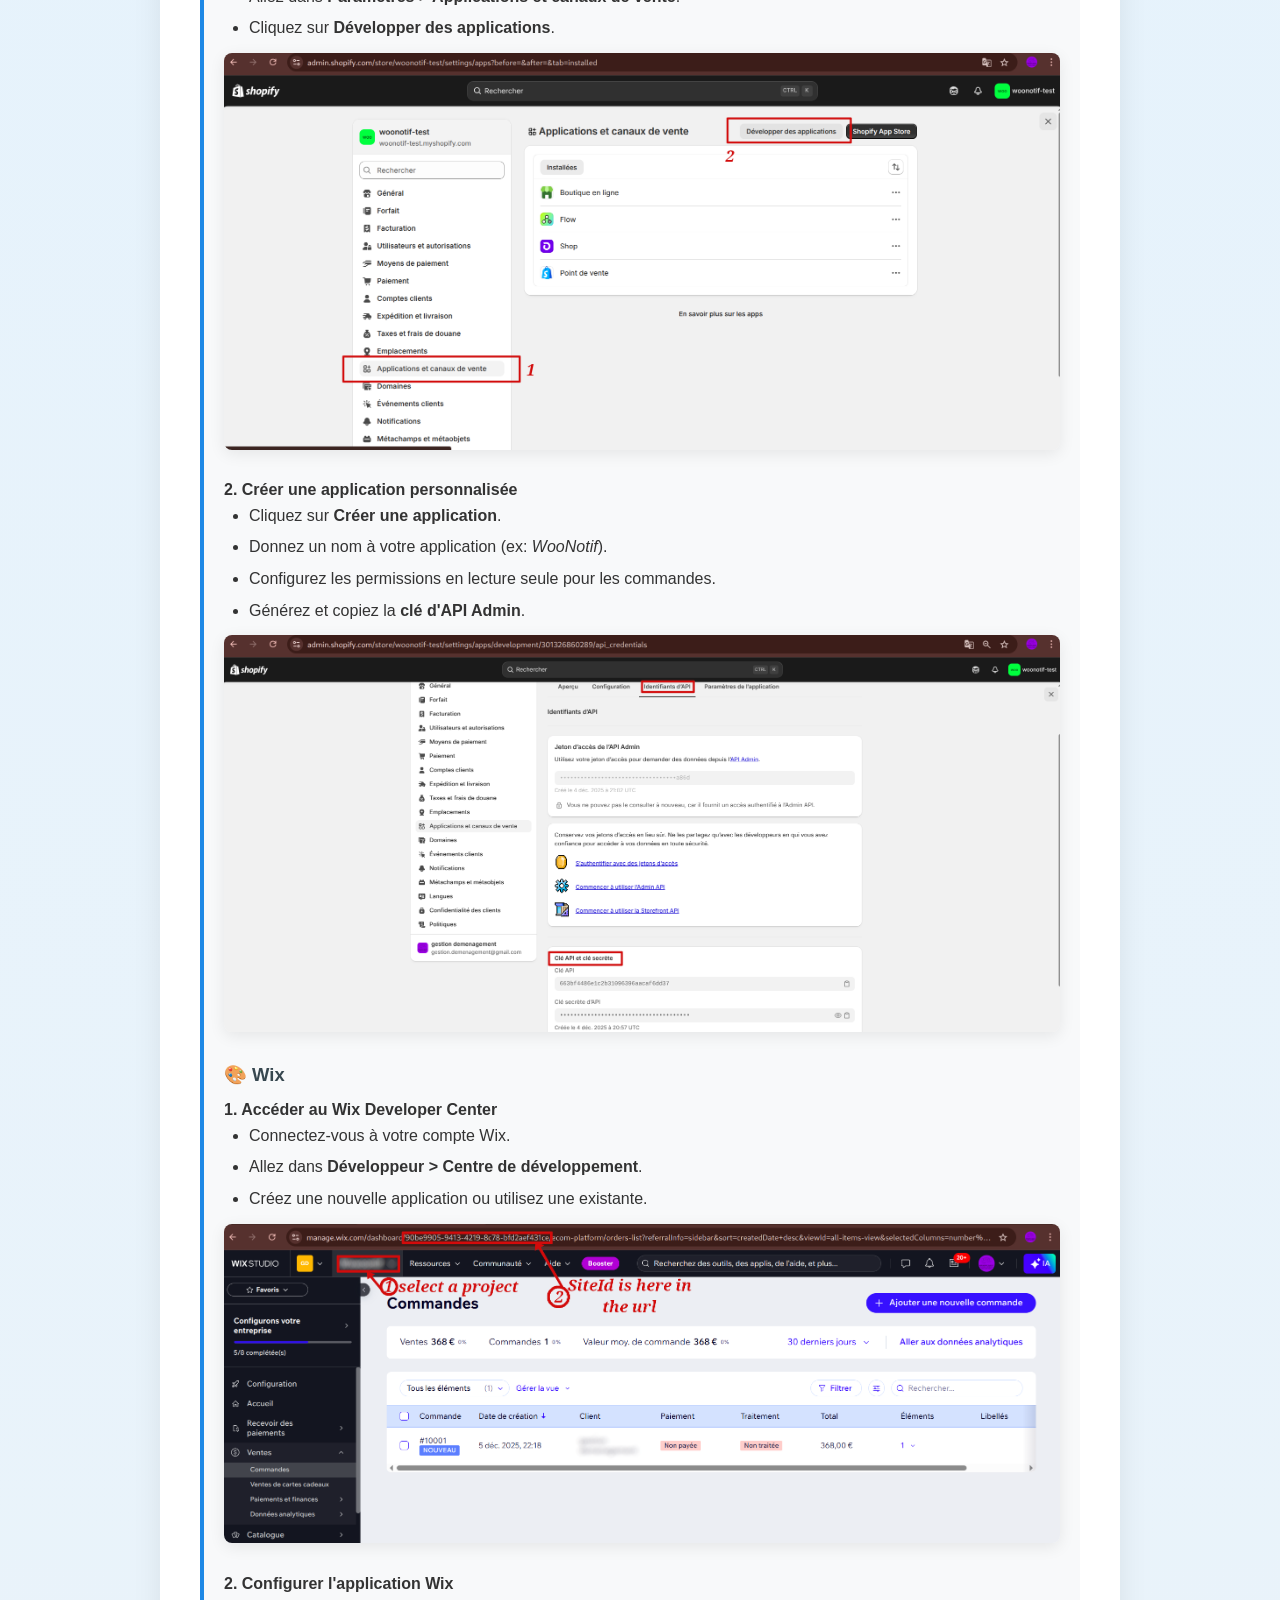
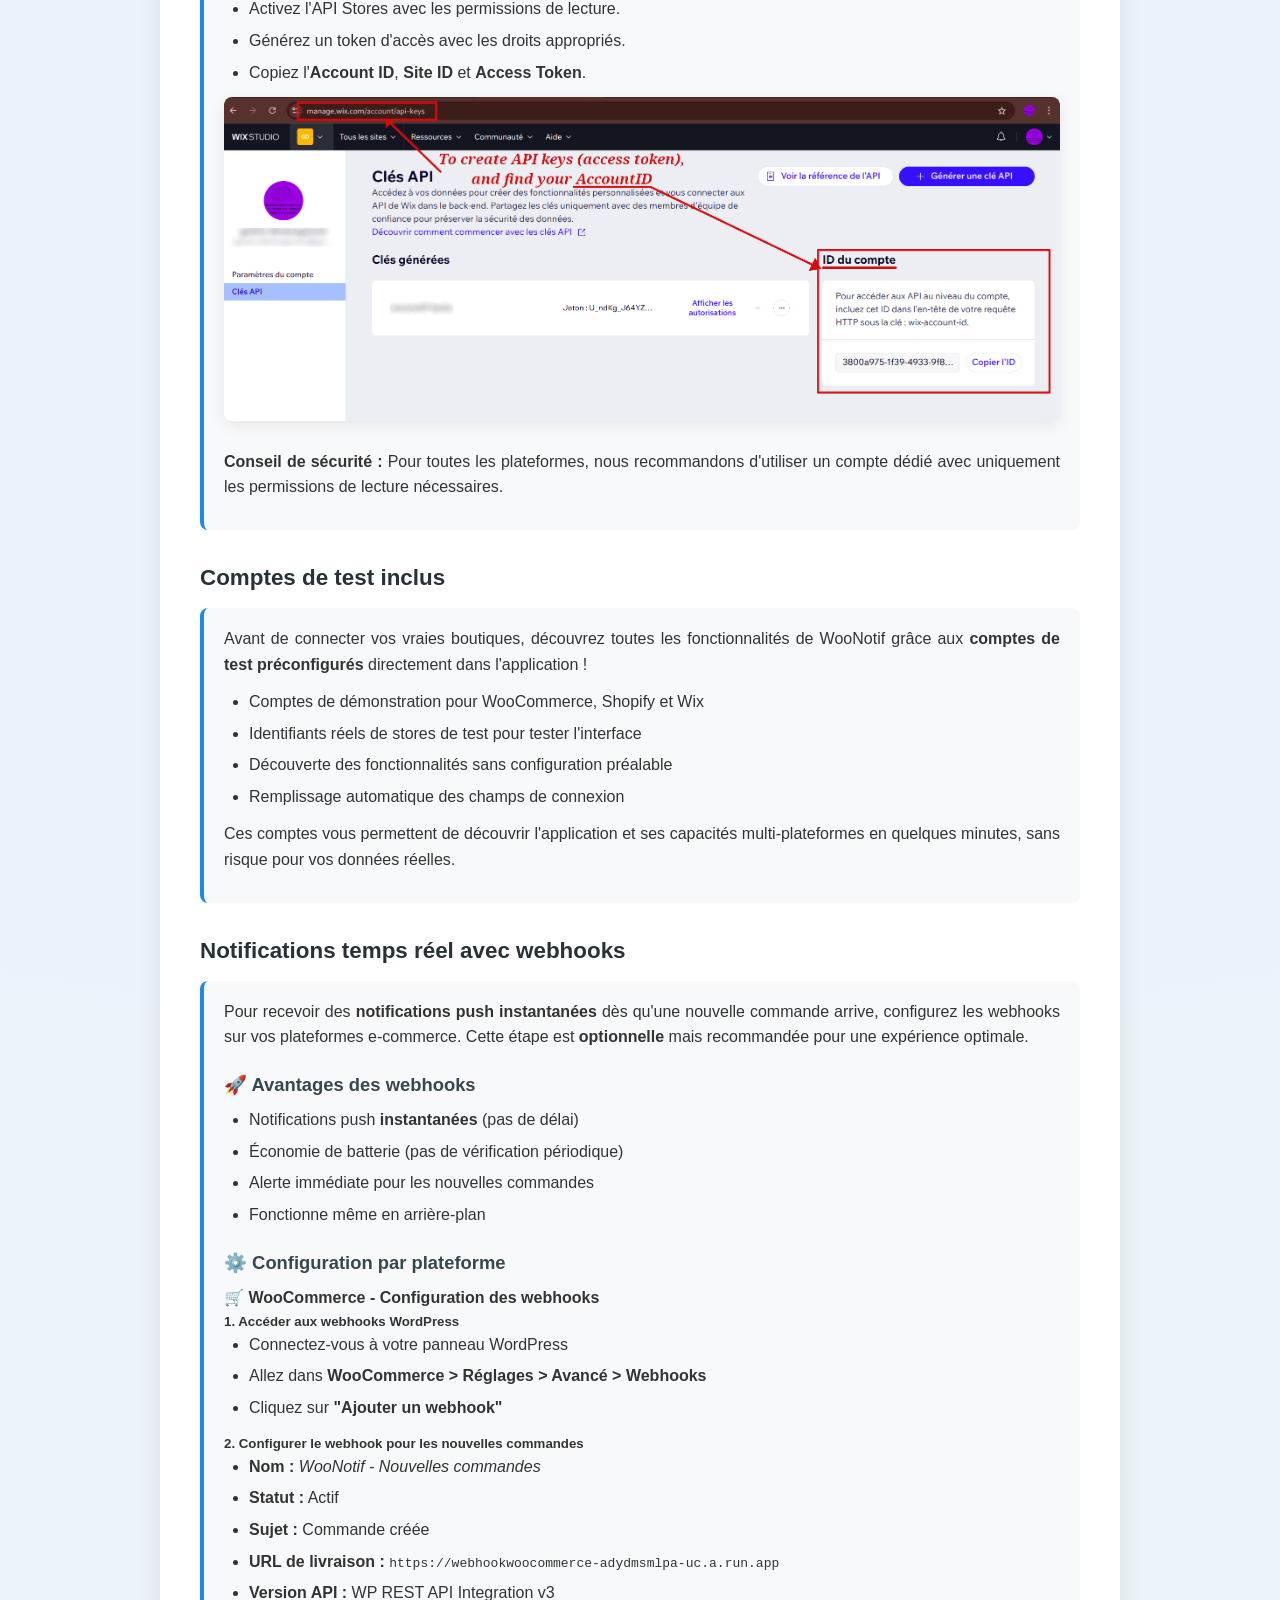
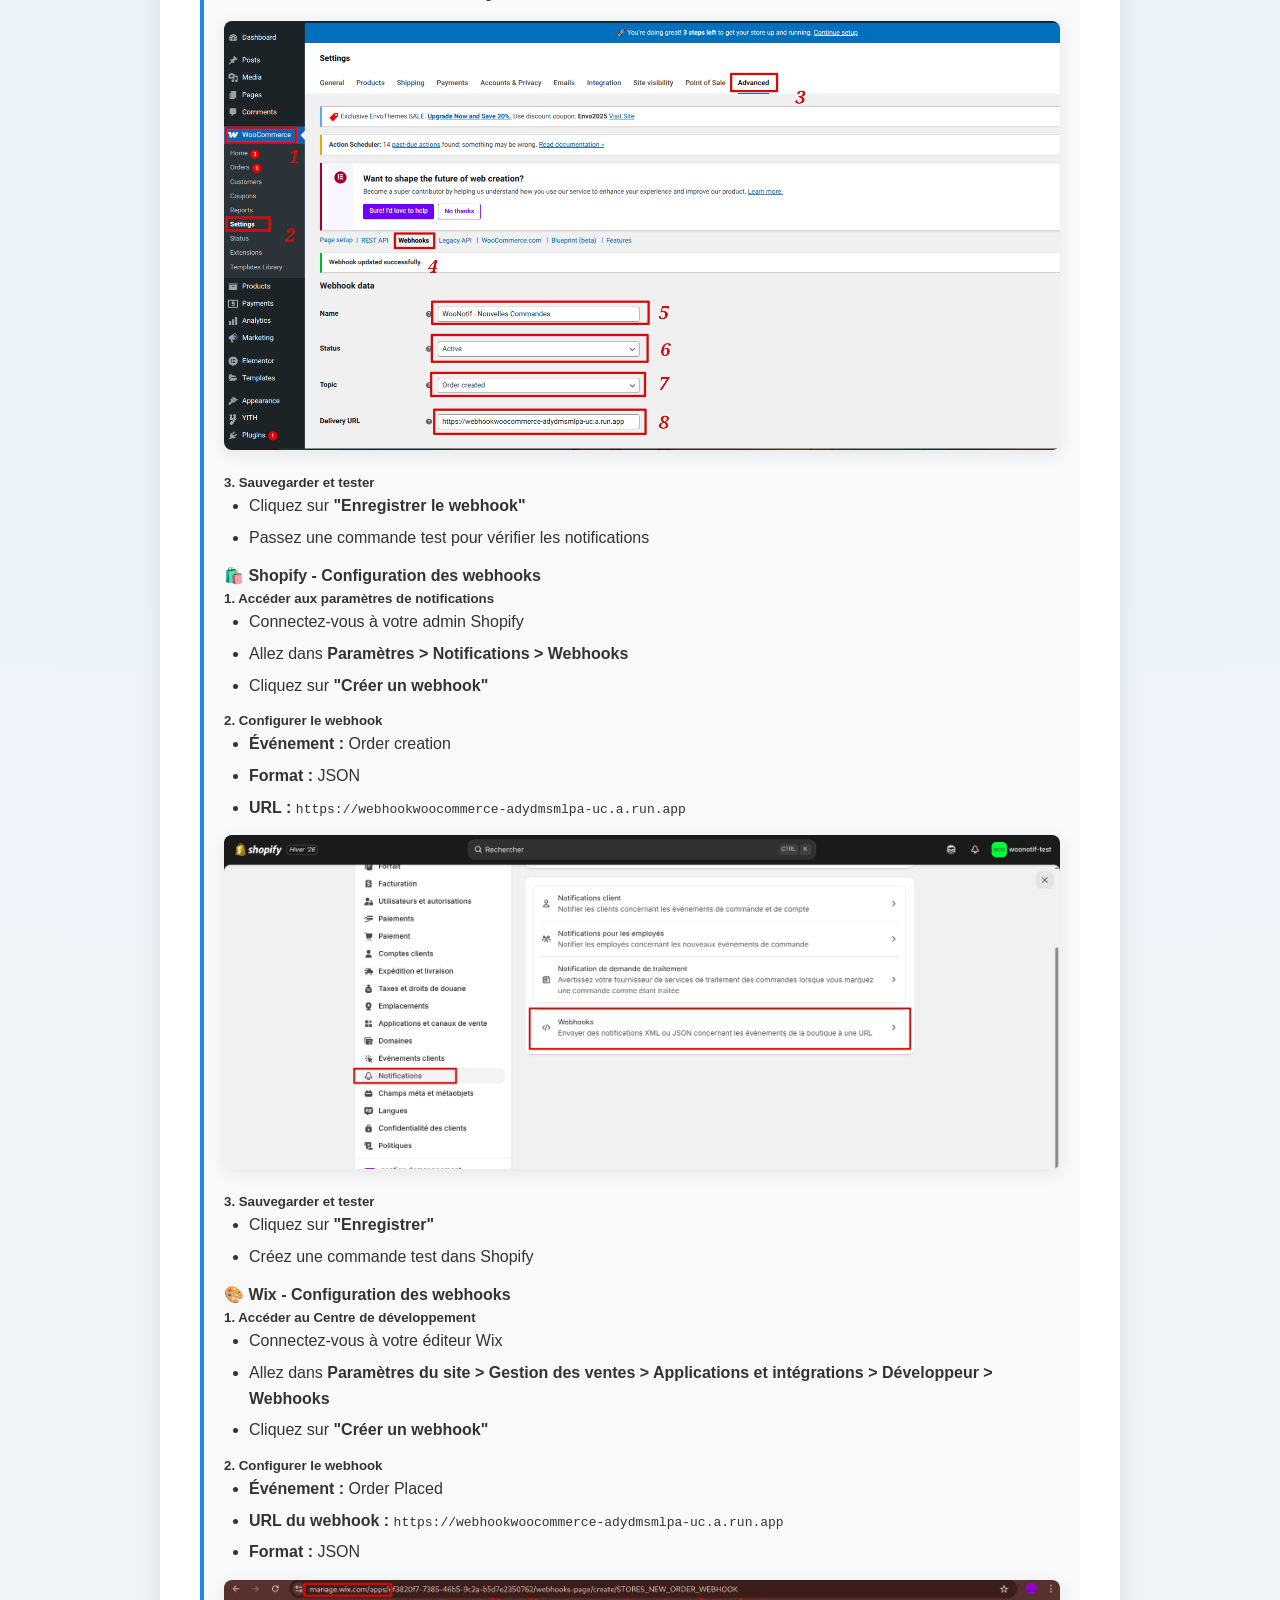
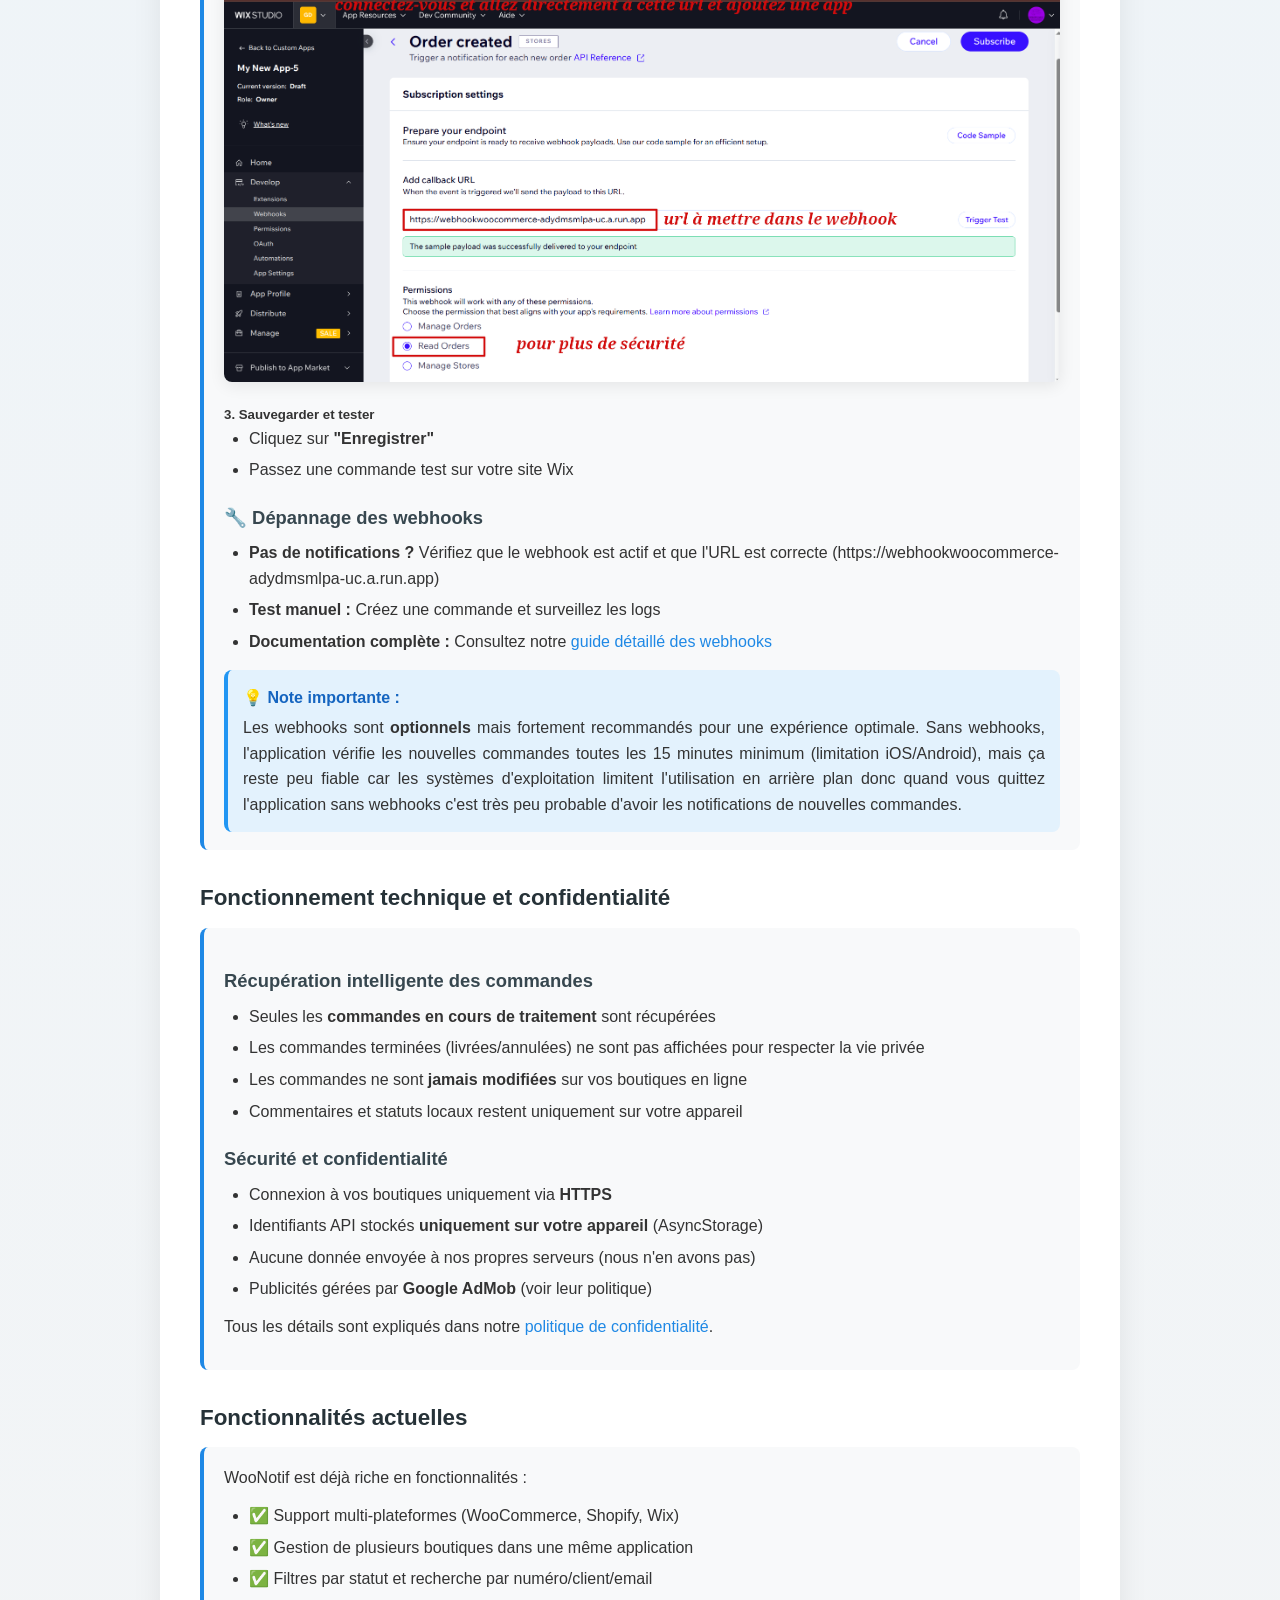
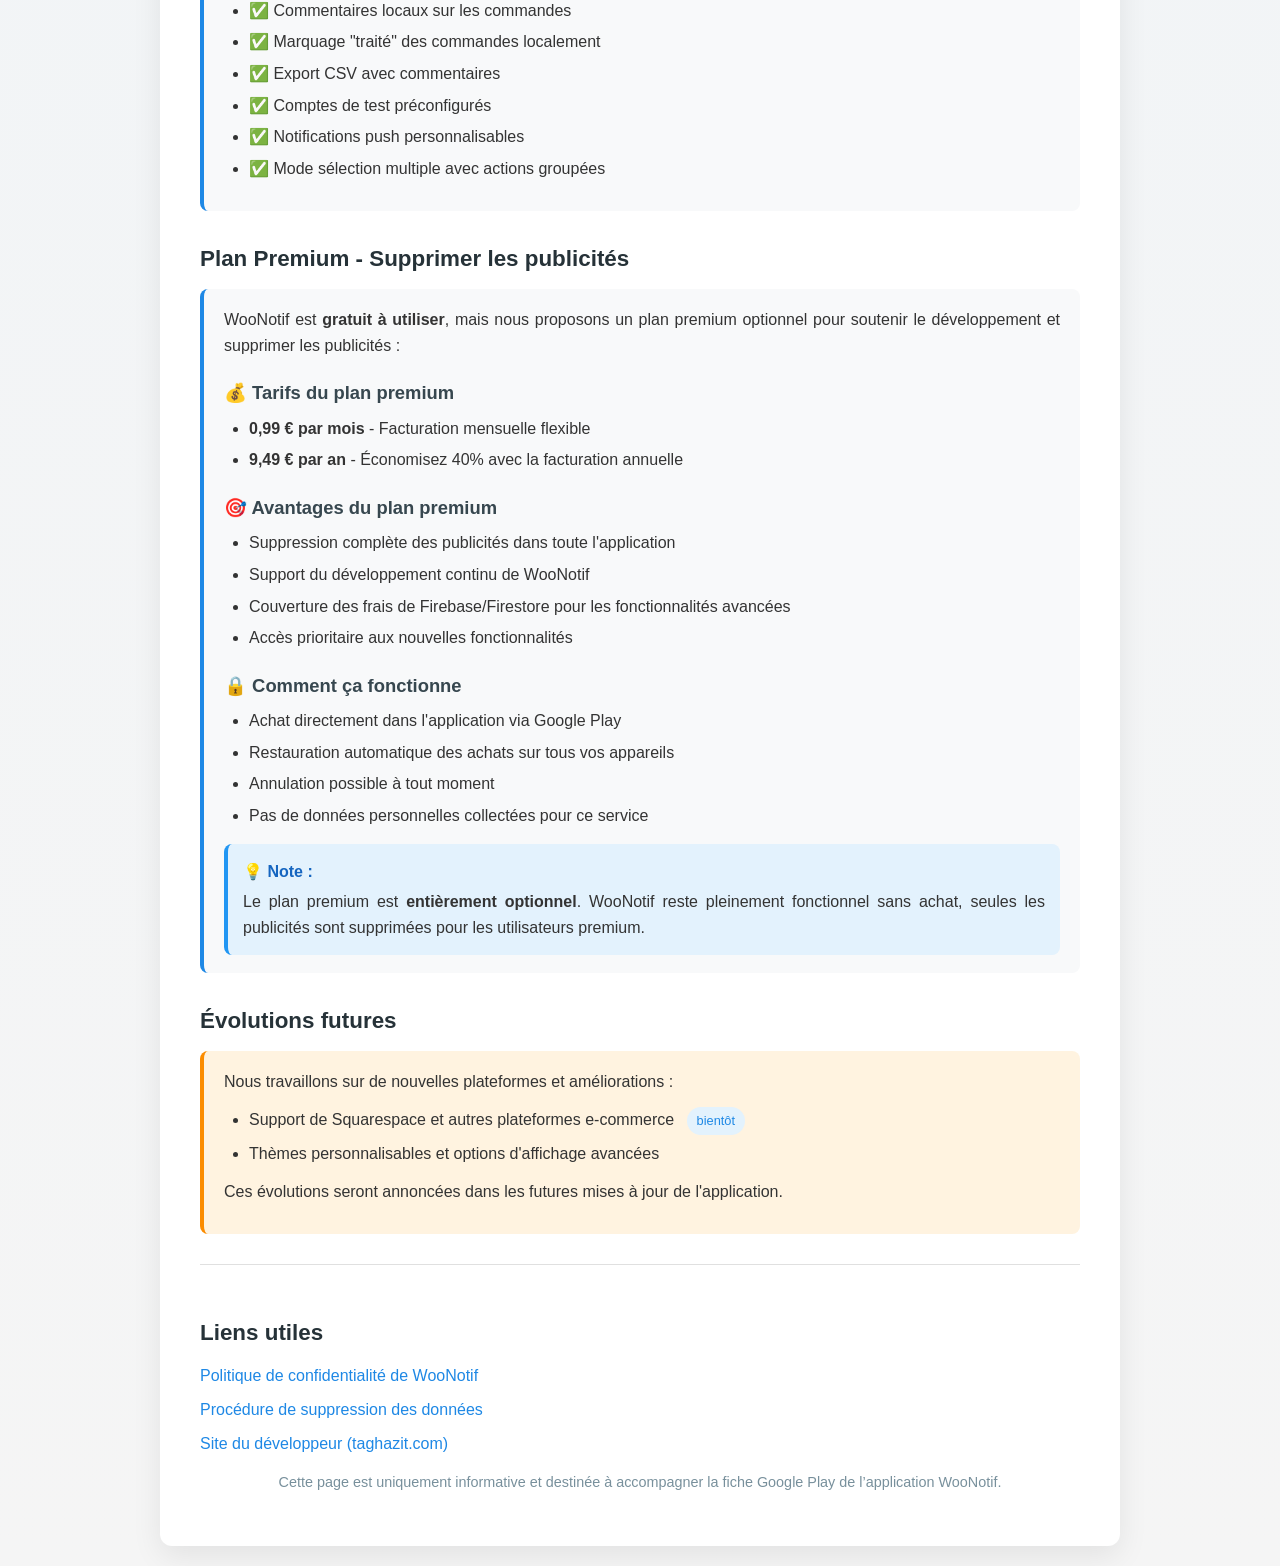
==== commit 05723ce1: "Improve image styling in index.html Updated image styling for better responsiveness and appearance." ====
--- a/index.html
+++ b/index.html
@@ -141,7 +141,7 @@
 <body>
     <div class="container">
         <header>
-            <img src="assets/images/splash.png" alt="WooNotif" style="max-width:100%; height:auto; border-radius:12px; margin-bottom:20px;">
+            <img src="assets/images/splash.png" alt="WooNotif" style="width:100%; height:180px; object-fit:cover; object-position:center; border-radius:8px; margin-bottom:20px;">
             <h1>WooNotif</h1>
             <p class="subtitle">
                 Suivez vos commandes e-commerce en temps réel sur WooCommerce, Shopify, Wix et plus encore.
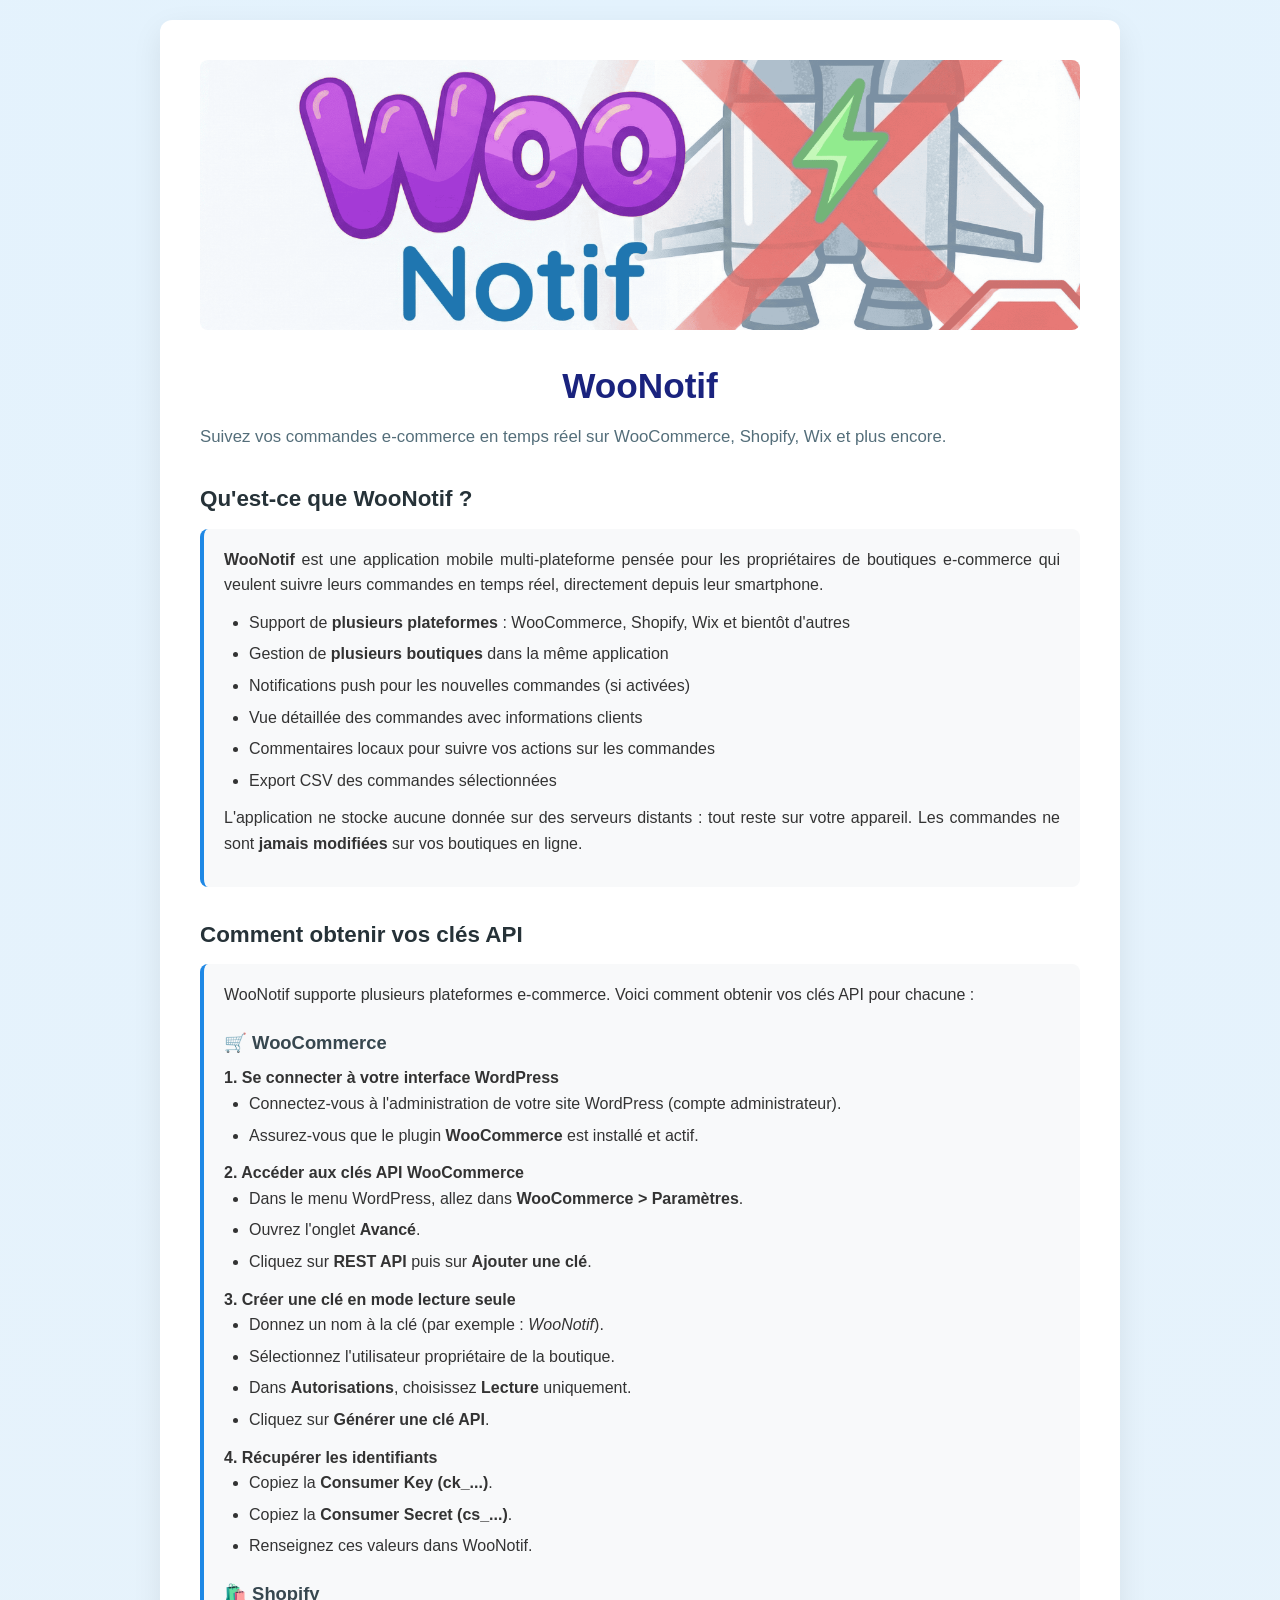
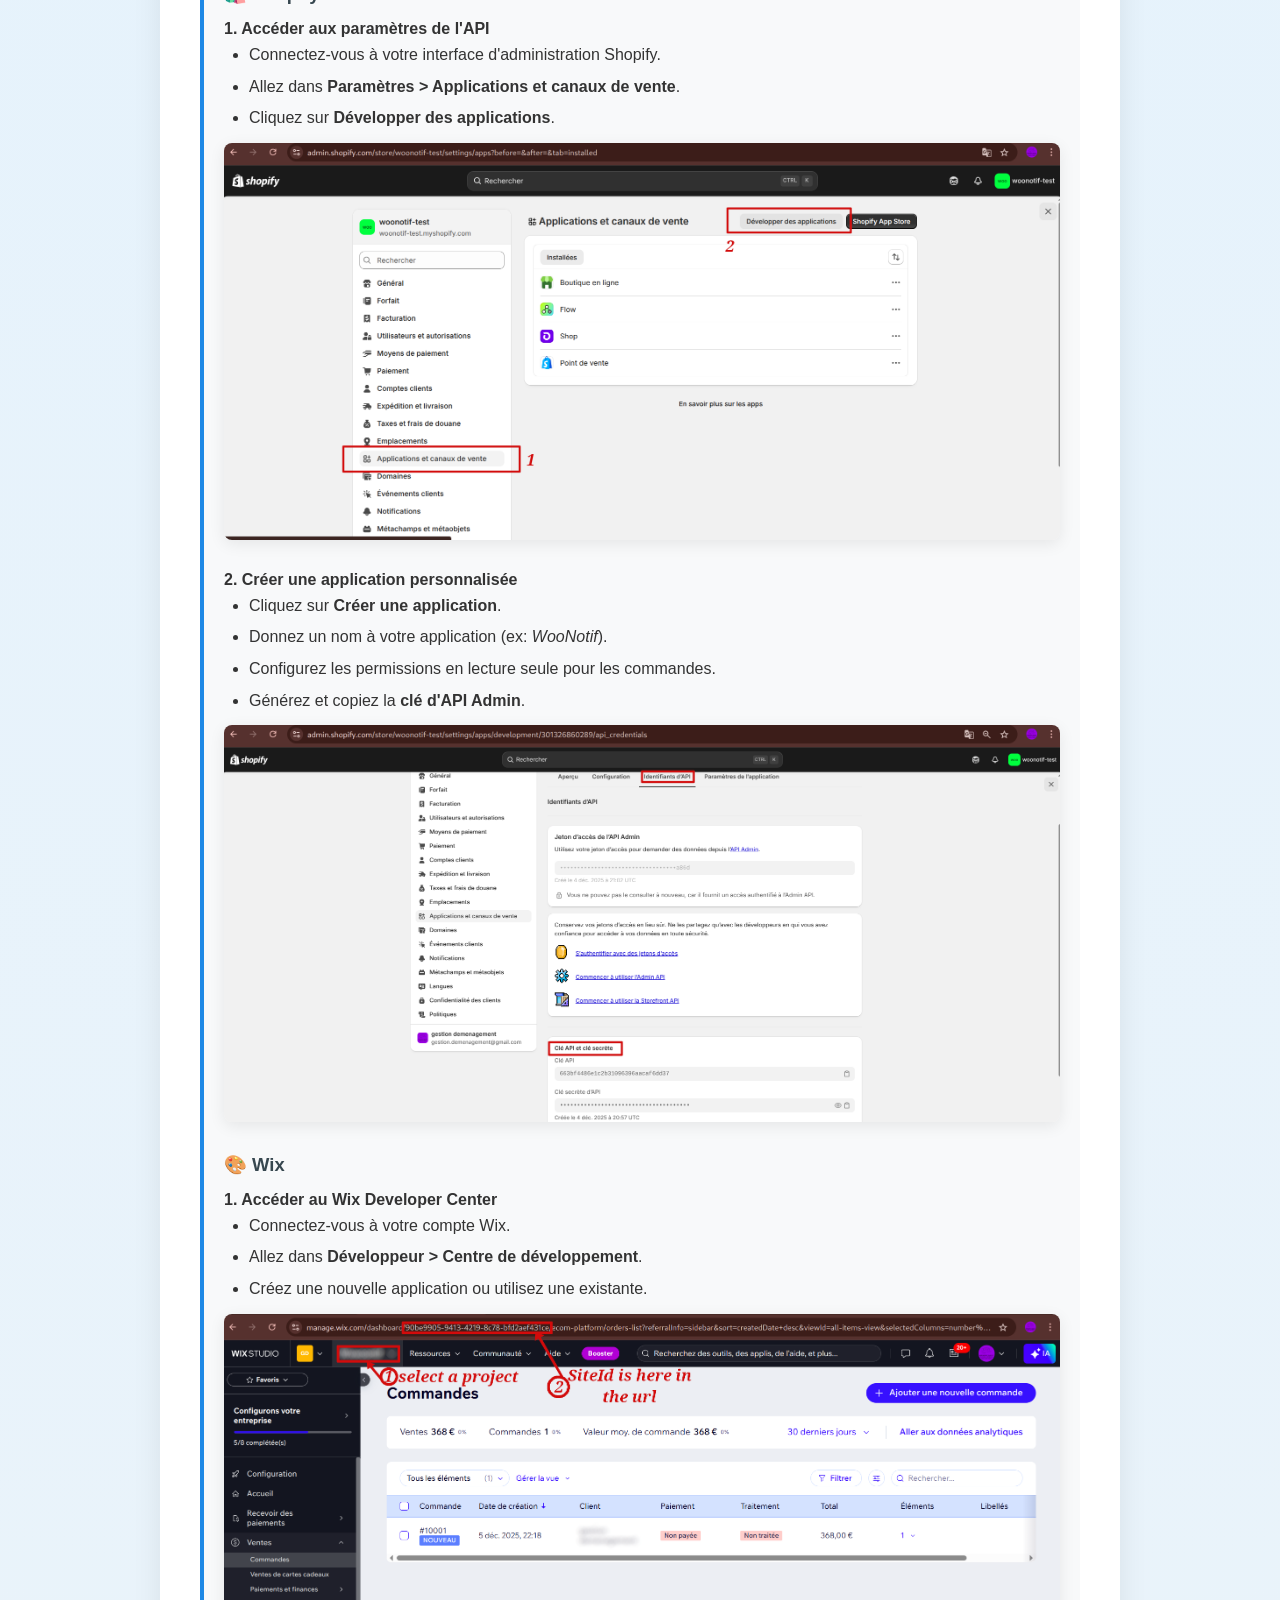
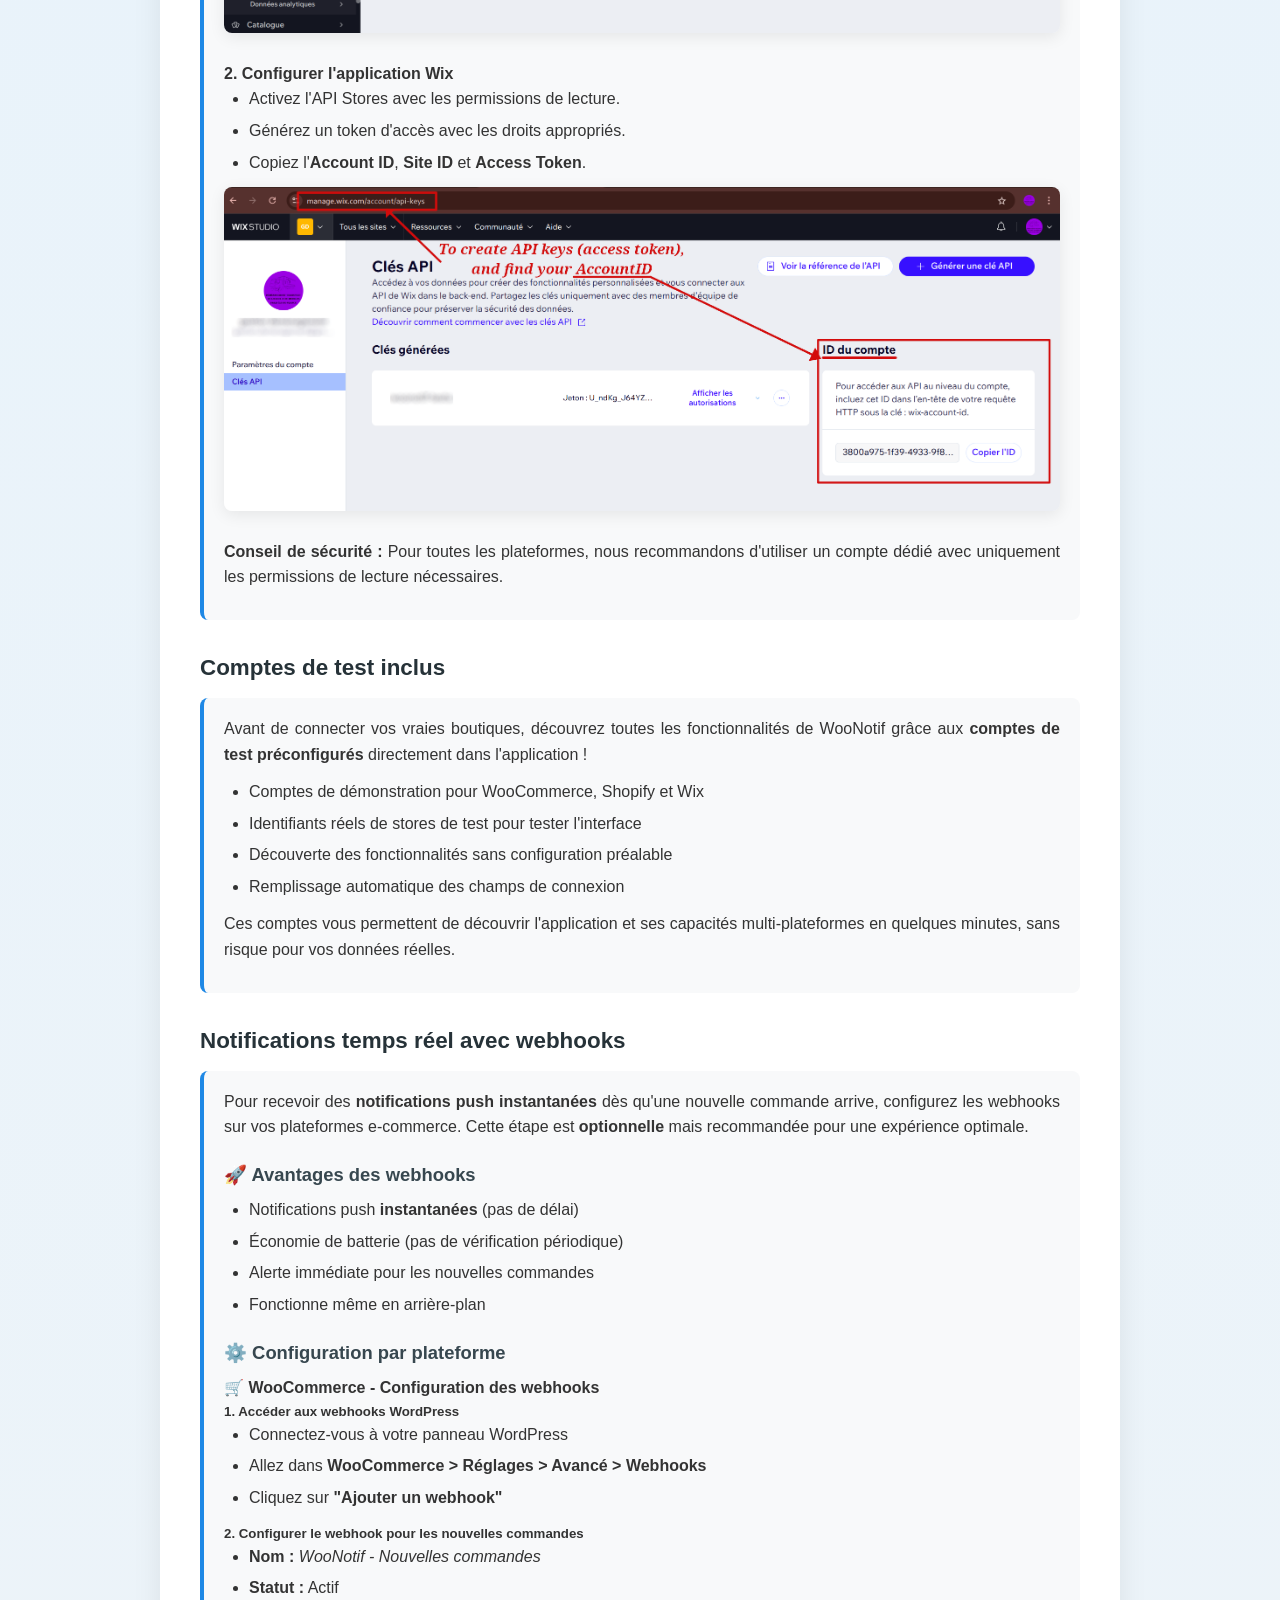
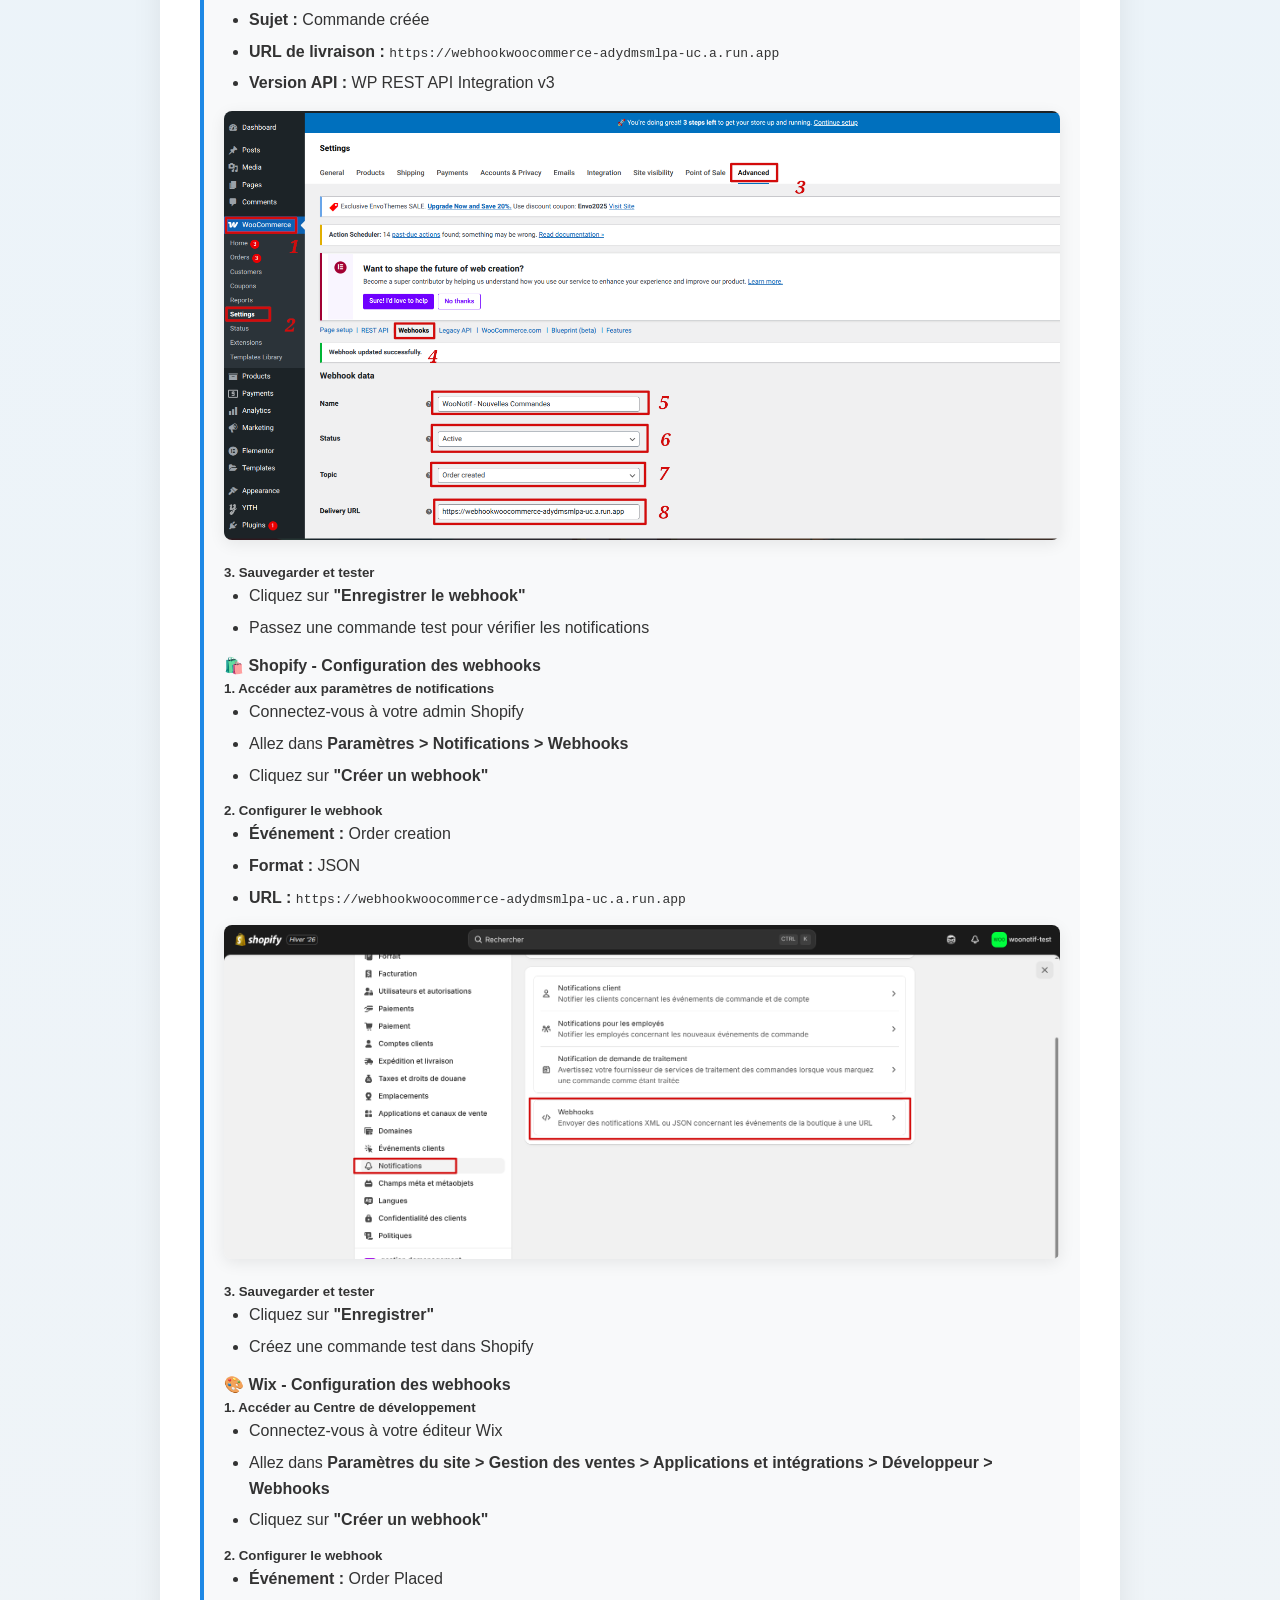
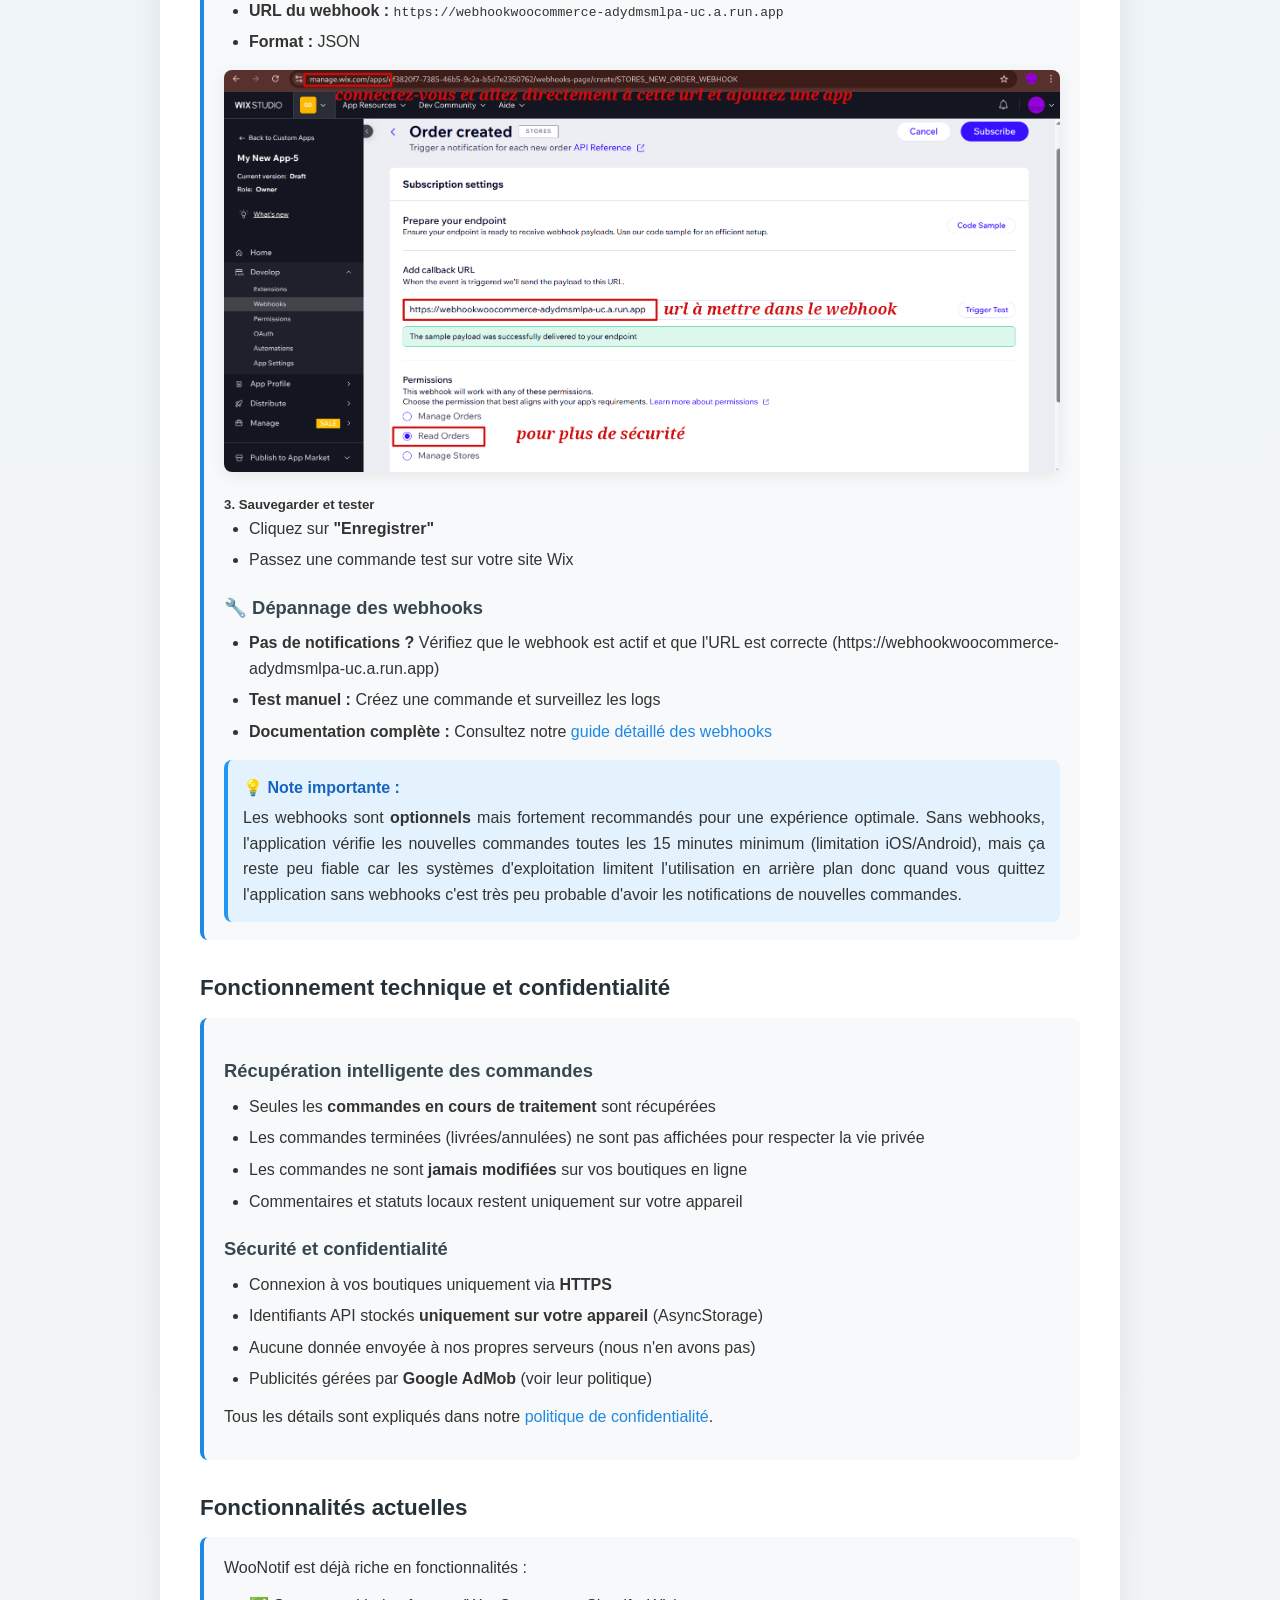
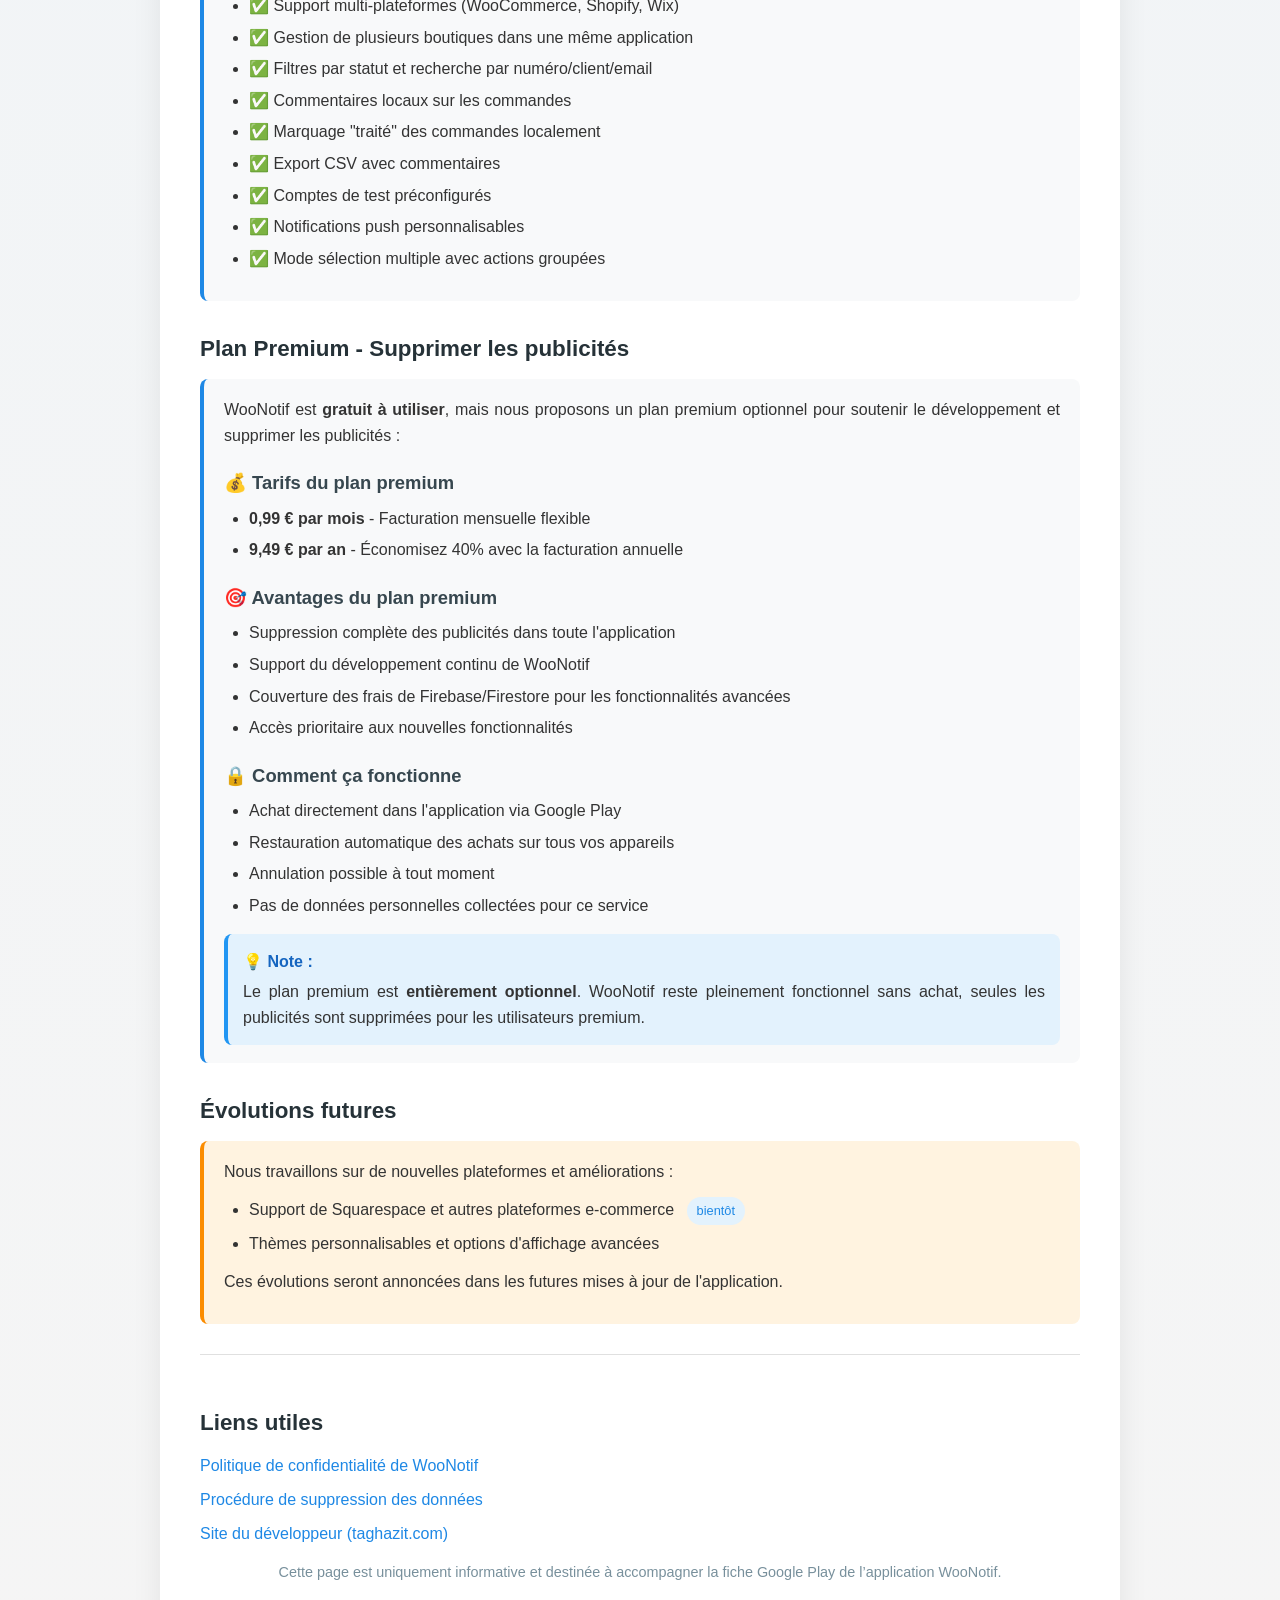
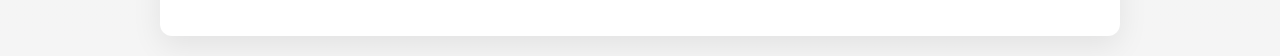
==== commit 3f158d27: "Increase header image height to 270px Updated the image height in the header section." ====
--- a/index.html
+++ b/index.html
@@ -141,7 +141,7 @@
 <body>
     <div class="container">
         <header>
-            <img src="assets/images/splash.png" alt="WooNotif" style="width:100%; height:180px; object-fit:cover; object-position:center; border-radius:8px; margin-bottom:20px;">
+            <img src="assets/images/splash.png" alt="WooNotif" style="width:100%; height:270px; object-fit:cover; object-position:center; border-radius:8px; margin-bottom:20px;">
             <h1>WooNotif</h1>
             <p class="subtitle">
                 Suivez vos commandes e-commerce en temps réel sur WooCommerce, Shopify, Wix et plus encore.
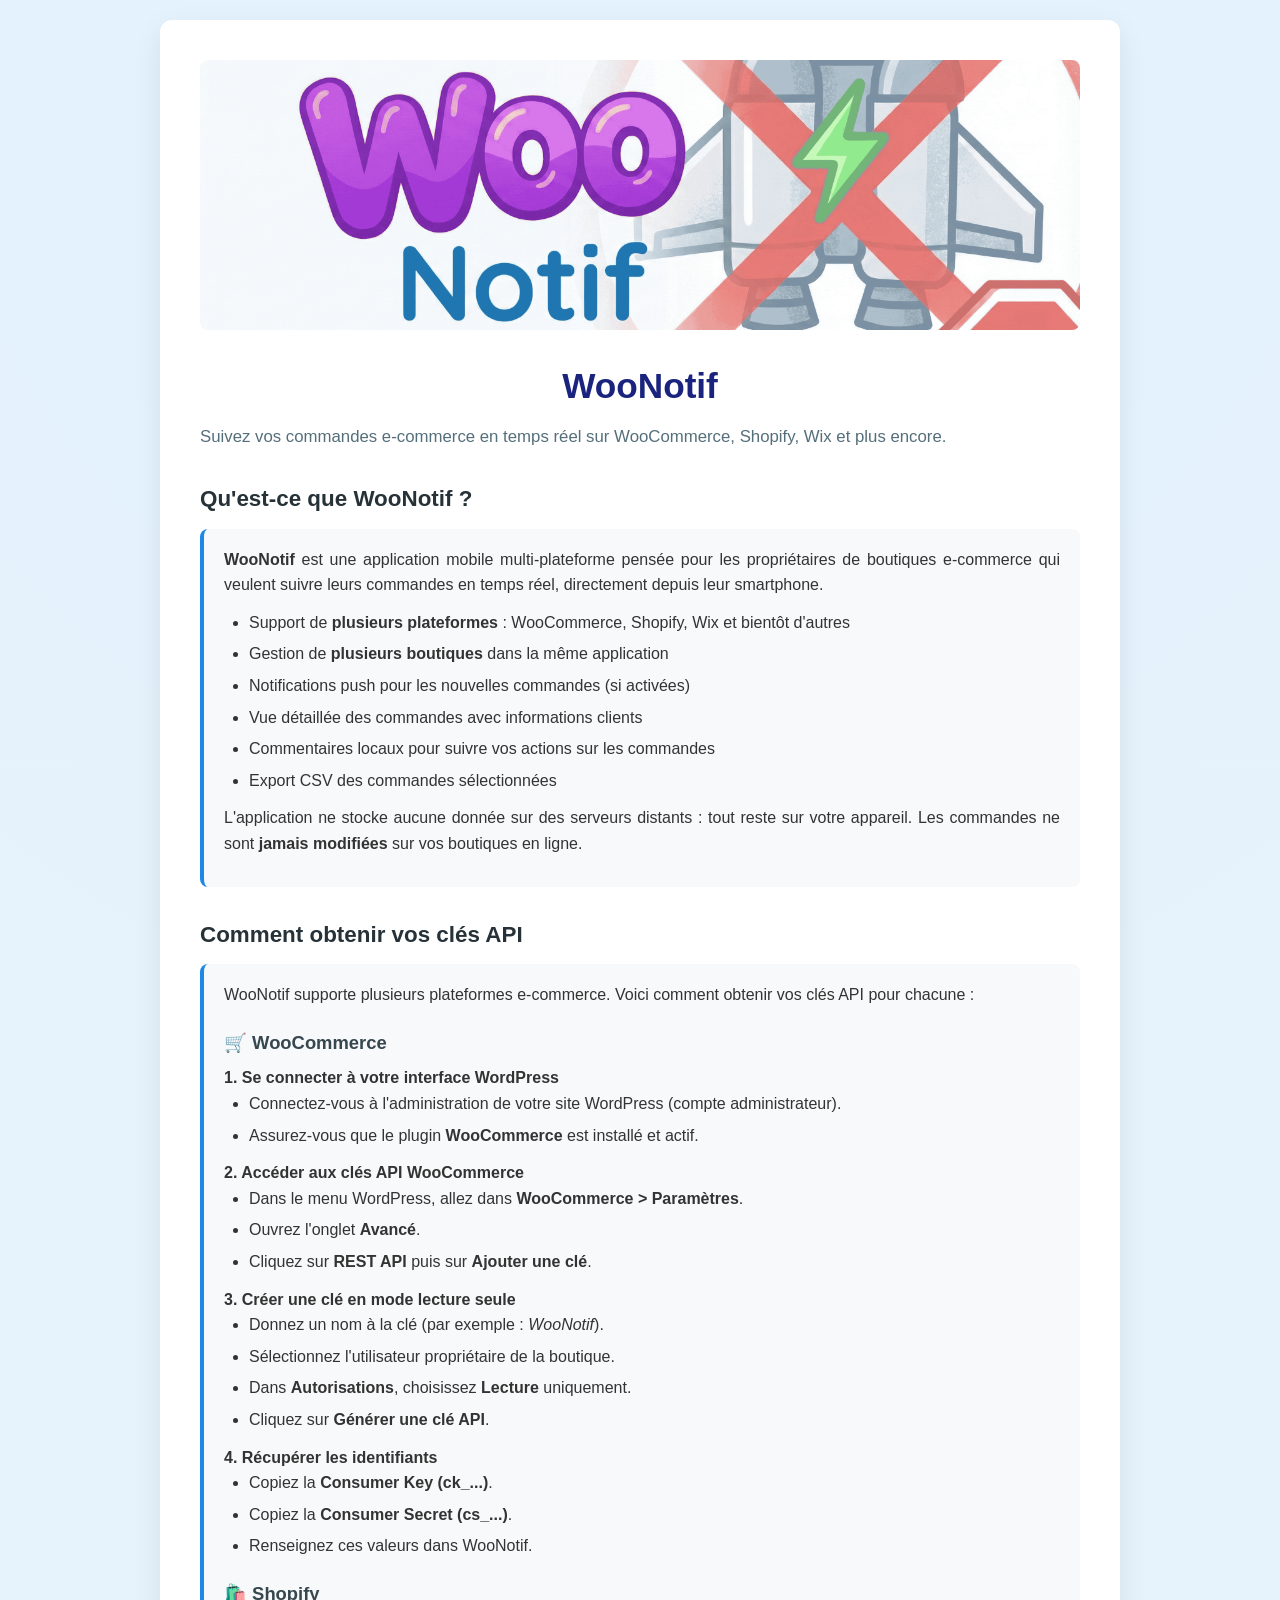
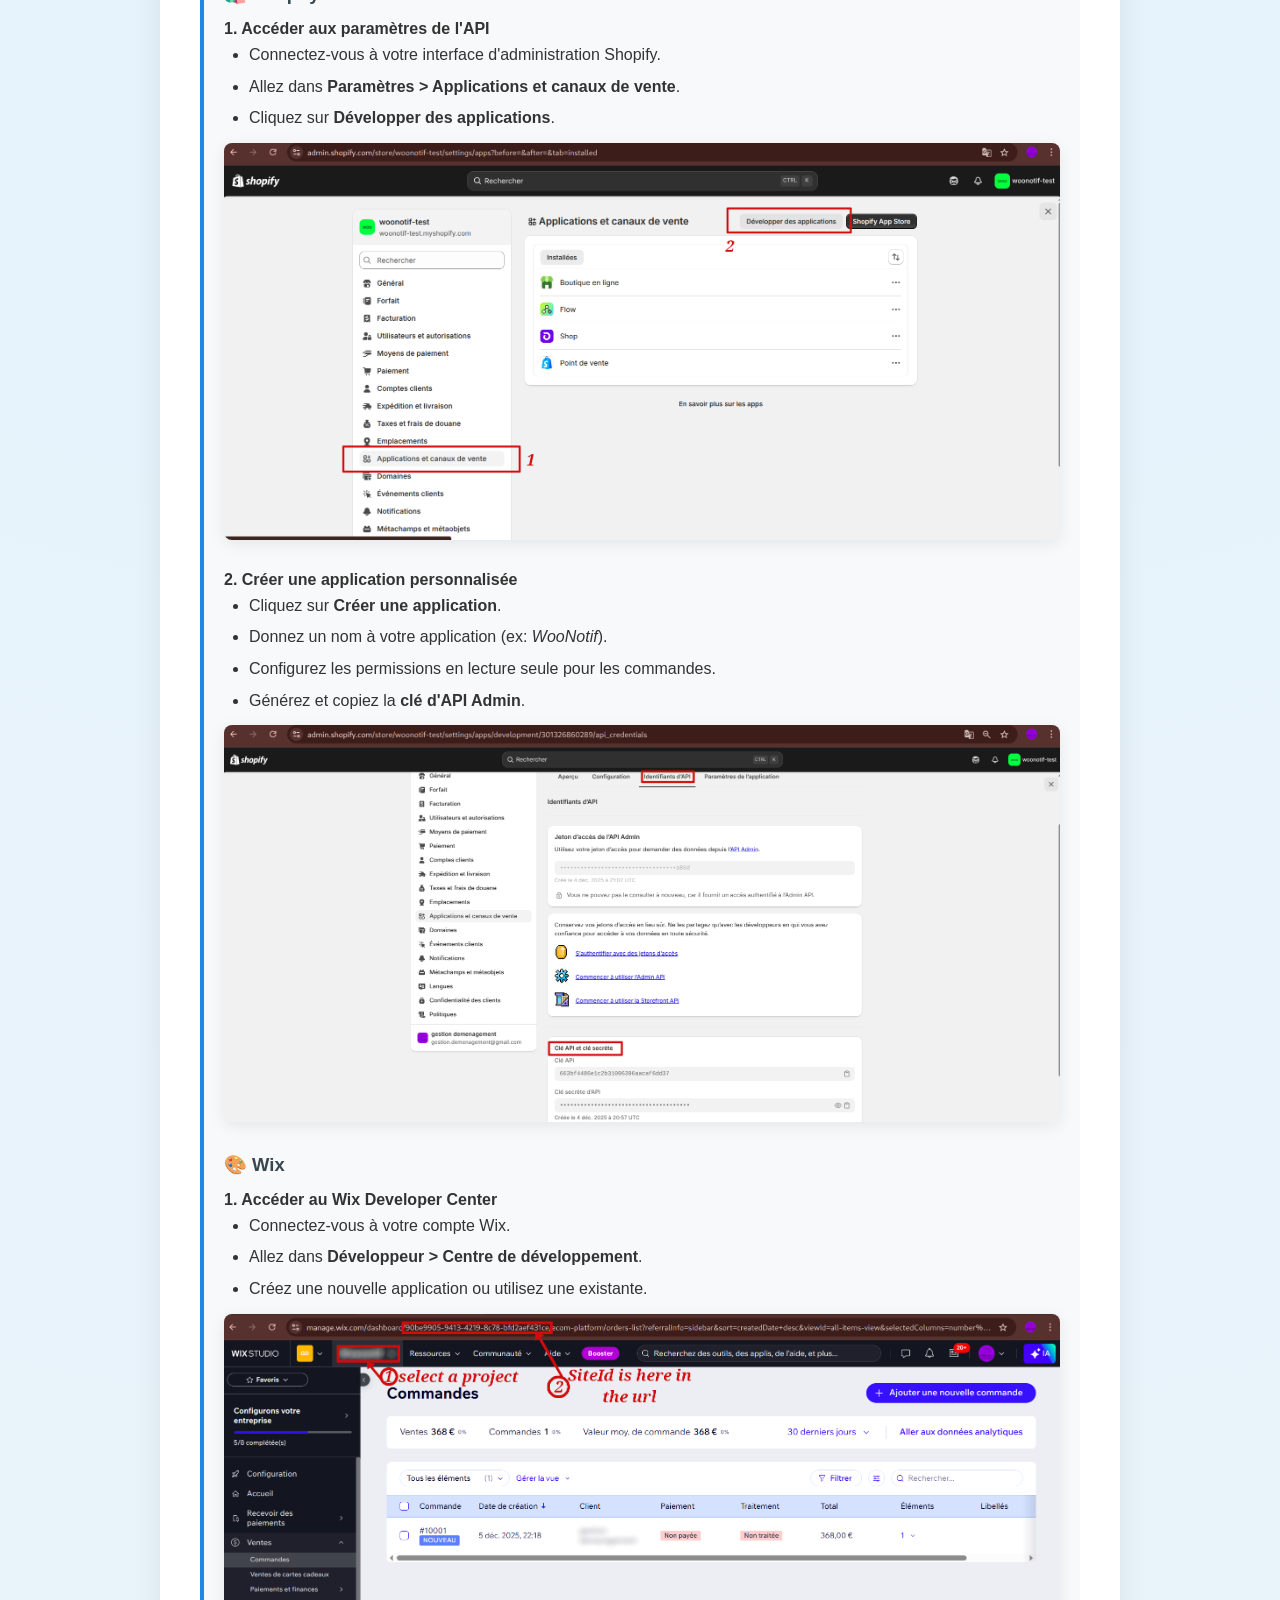
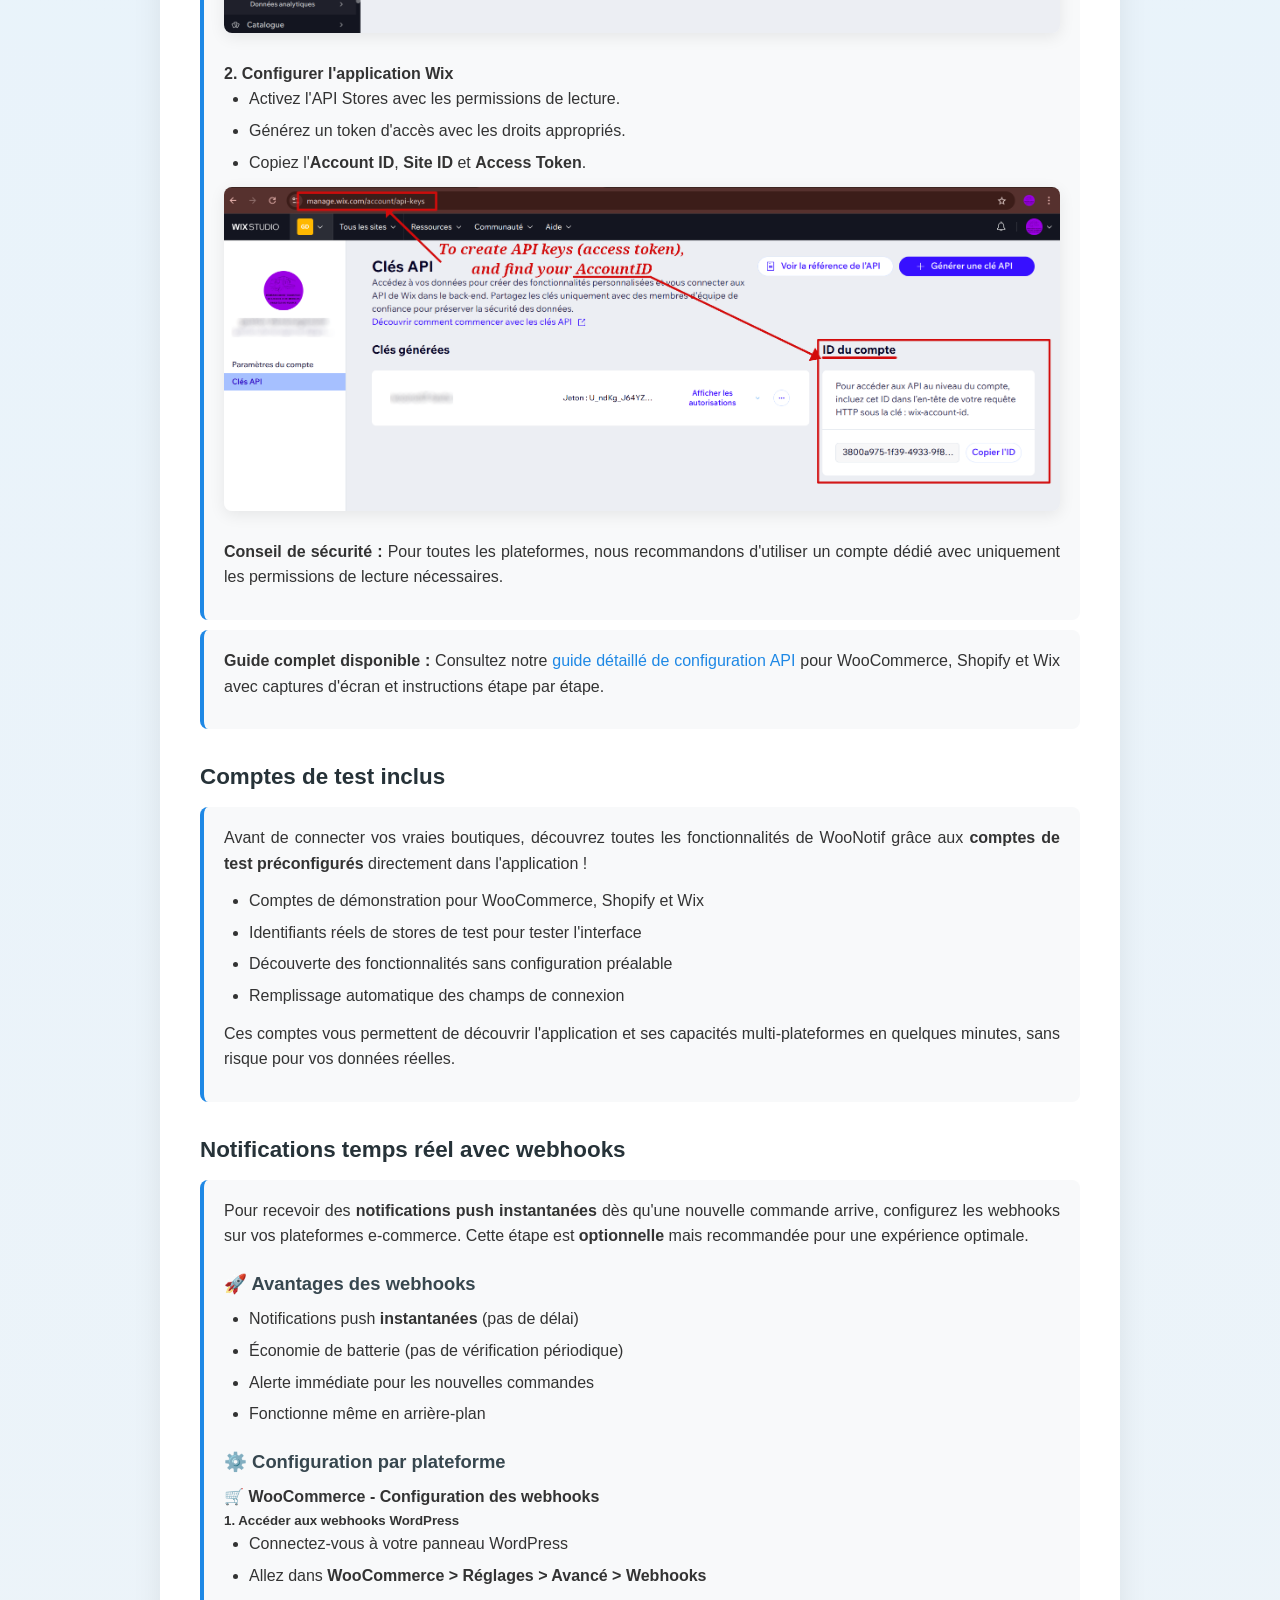
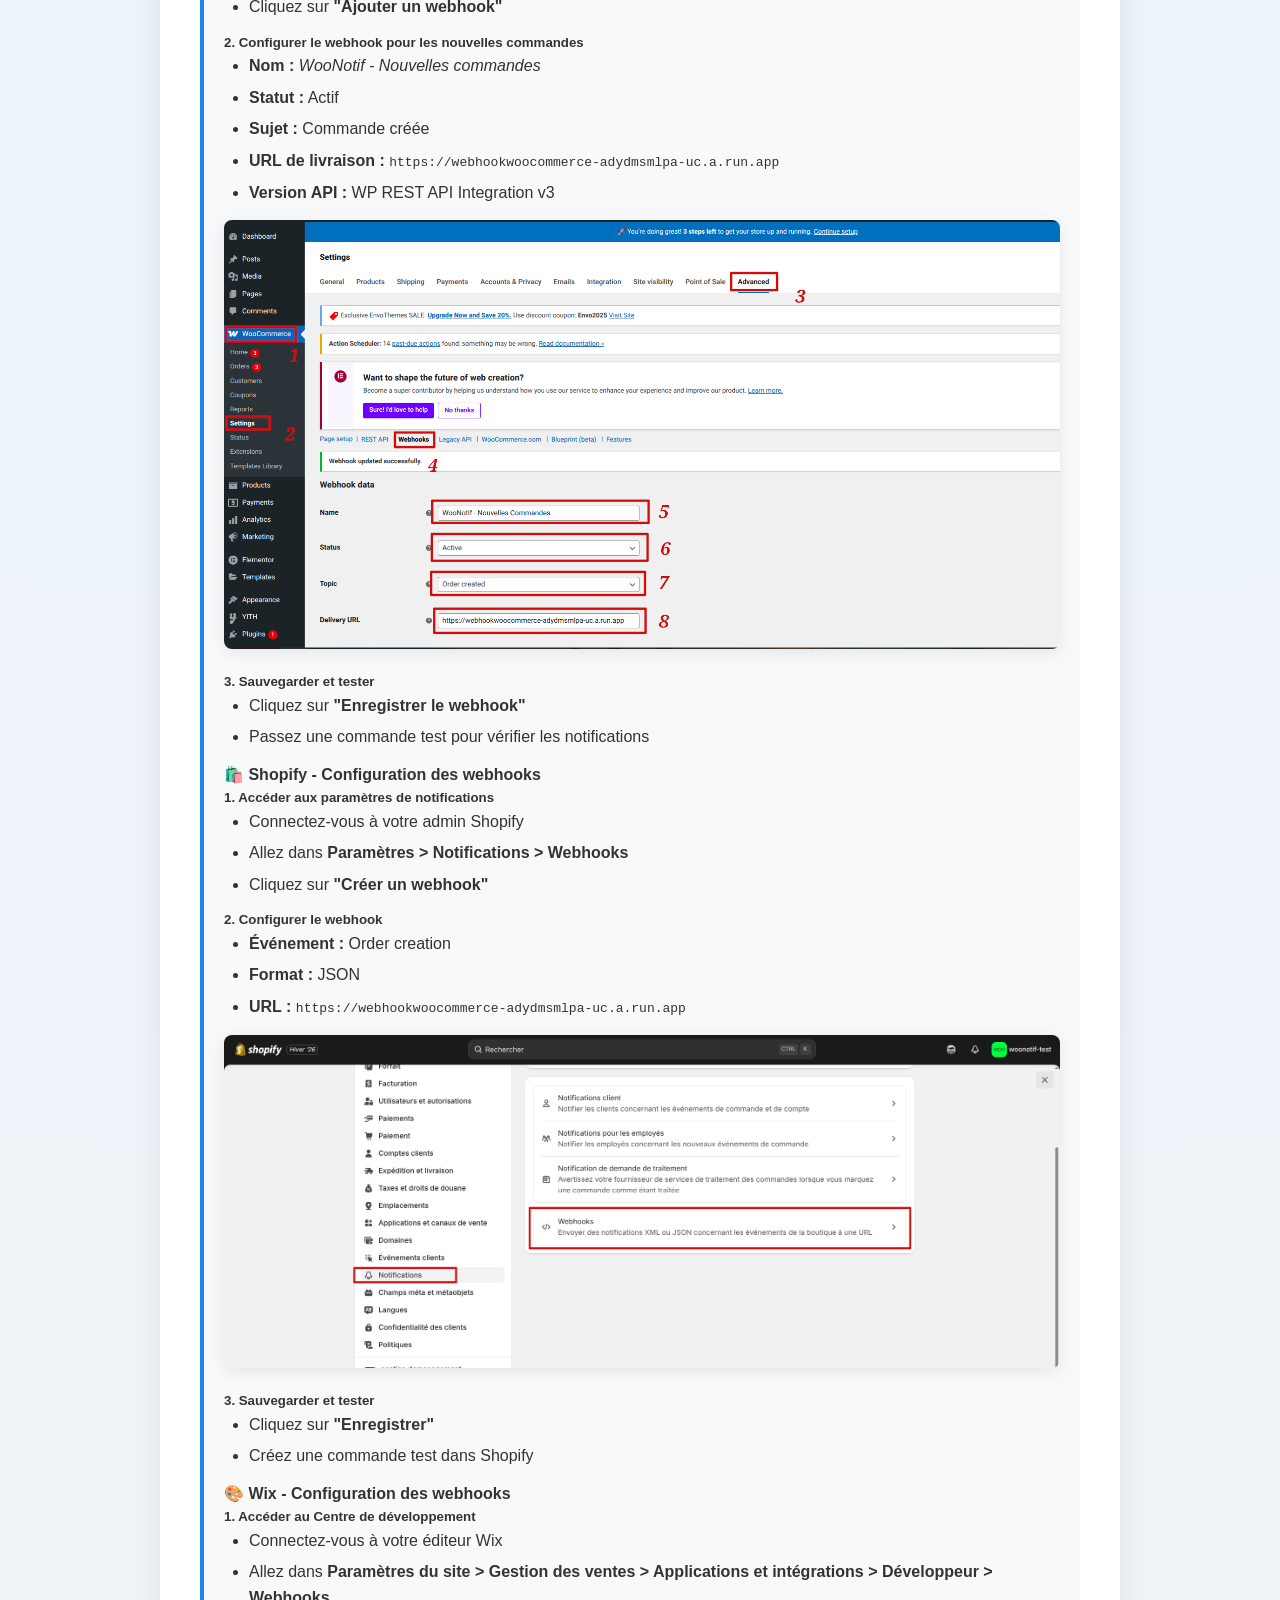
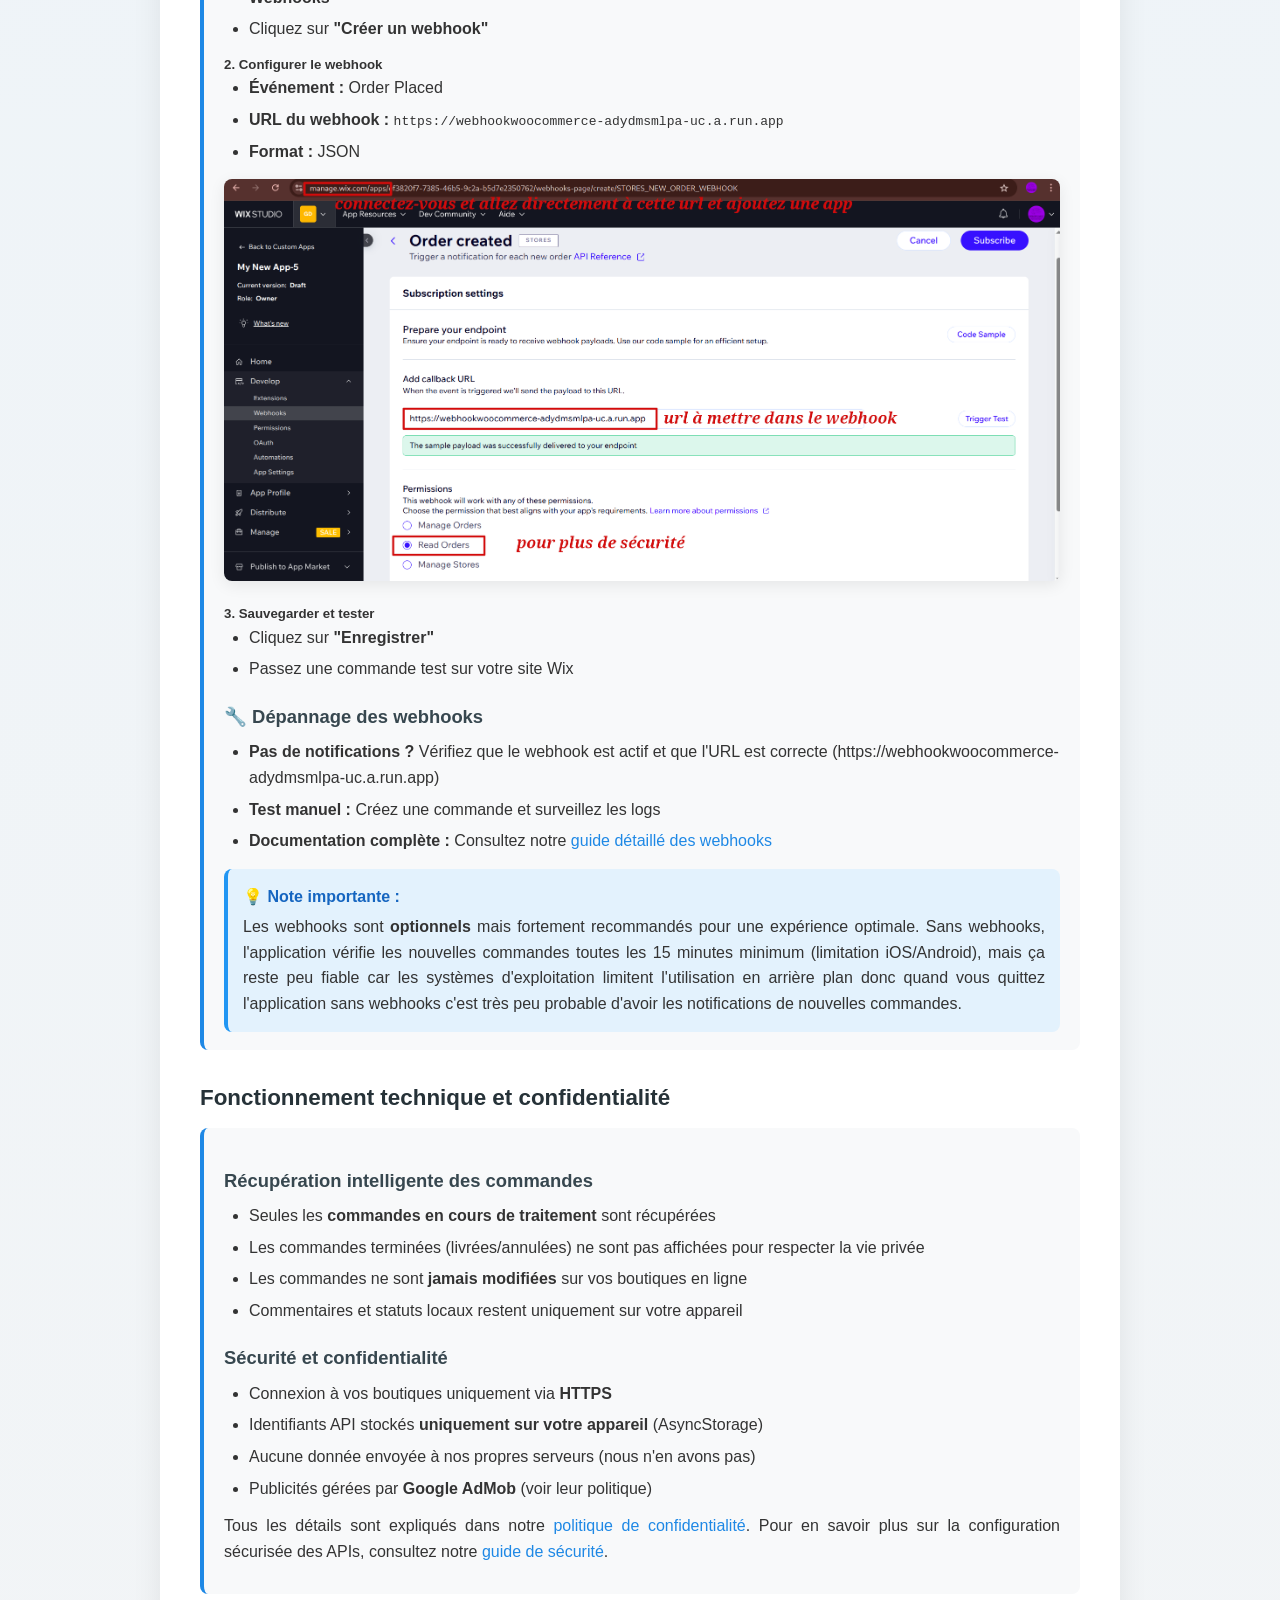
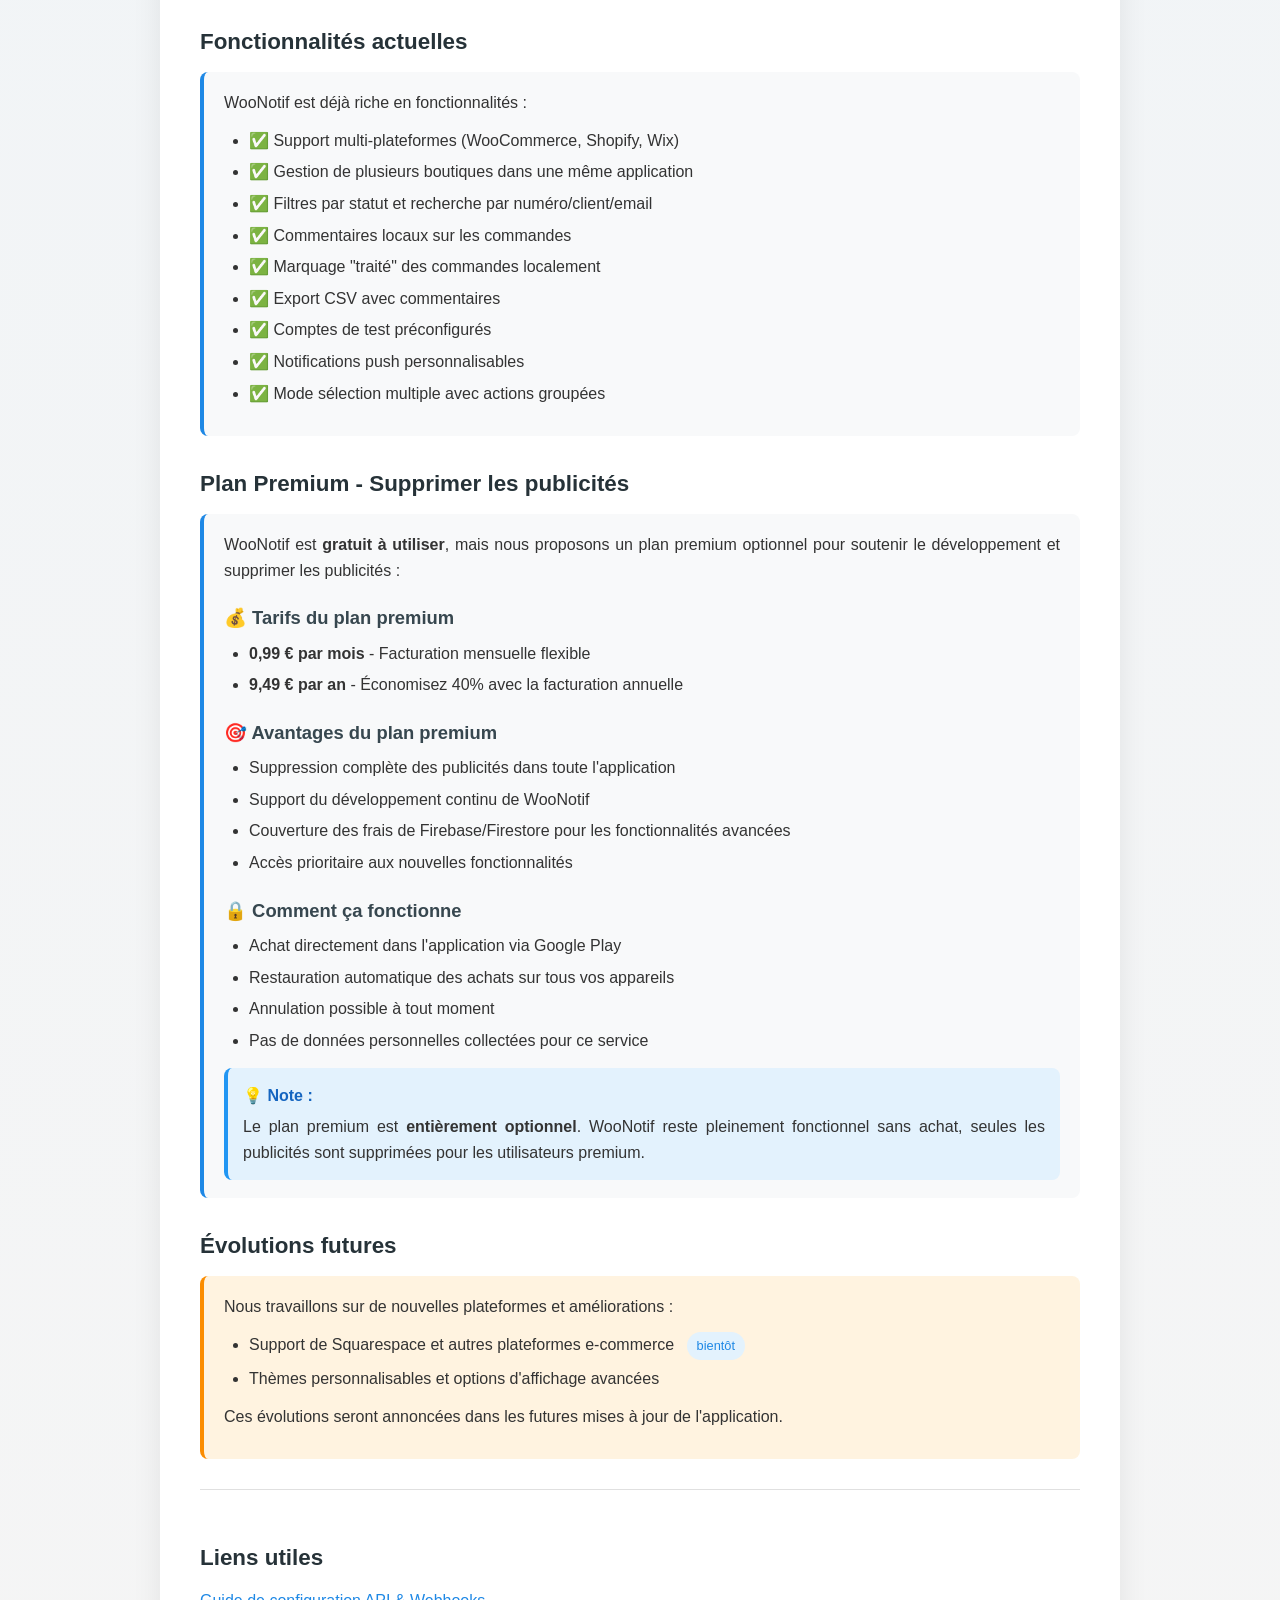
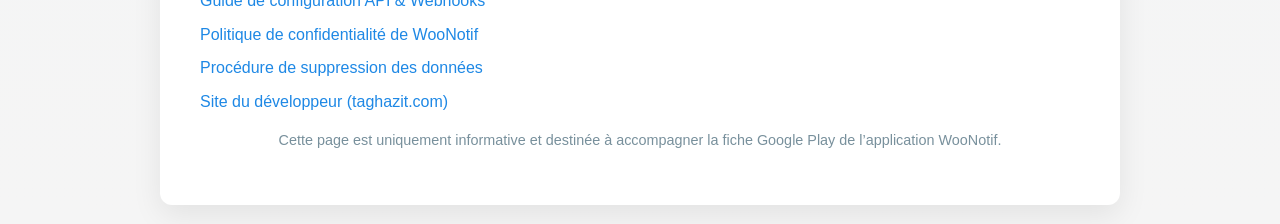
==== commit 44e4d909: "Add security guide link and API configuration guide" ====
--- a/index.html
+++ b/index.html
@@ -258,6 +258,11 @@
                     dédié avec uniquement les permissions de lecture nécessaires.
                 </p>
             </div>
+            <div class="section-box">
+                <p>
+                    <strong>Guide complet disponible :</strong> Consultez notre <a href="guide-api-webhook.html">guide détaillé de configuration API</a> pour WooCommerce, Shopify et Wix avec captures d'écran et instructions étape par étape.
+                </p>
+            </div>
         </section>
 
         <section>
@@ -417,6 +422,7 @@
                 </ul>
                 <p>
                     Tous les détails sont expliqués dans notre <a href="privacy-policy.html">politique de confidentialité</a>.
+                    Pour en savoir plus sur la configuration sécurisée des APIs, consultez notre <a href="guide-api-webhook.html#securite">guide de sécurité</a>.
                 </p>
             </div>
         </section>
@@ -501,6 +507,7 @@
         <section class="links">
             <h2>Liens utiles</h2>
             <ul>
+                <li><a href="guide-api-webhook.html">Guide de configuration API & Webhooks</a></li>
                 <li><a href="privacy-policy.html">Politique de confidentialité de WooNotif</a></li>
                 <li><a href="data-deletion.html">Procédure de suppression des données</a></li>
                 <li><a href="https://taghazit.com" target="_blank" rel="noopener">Site du développeur (taghazit.com)</a></li>
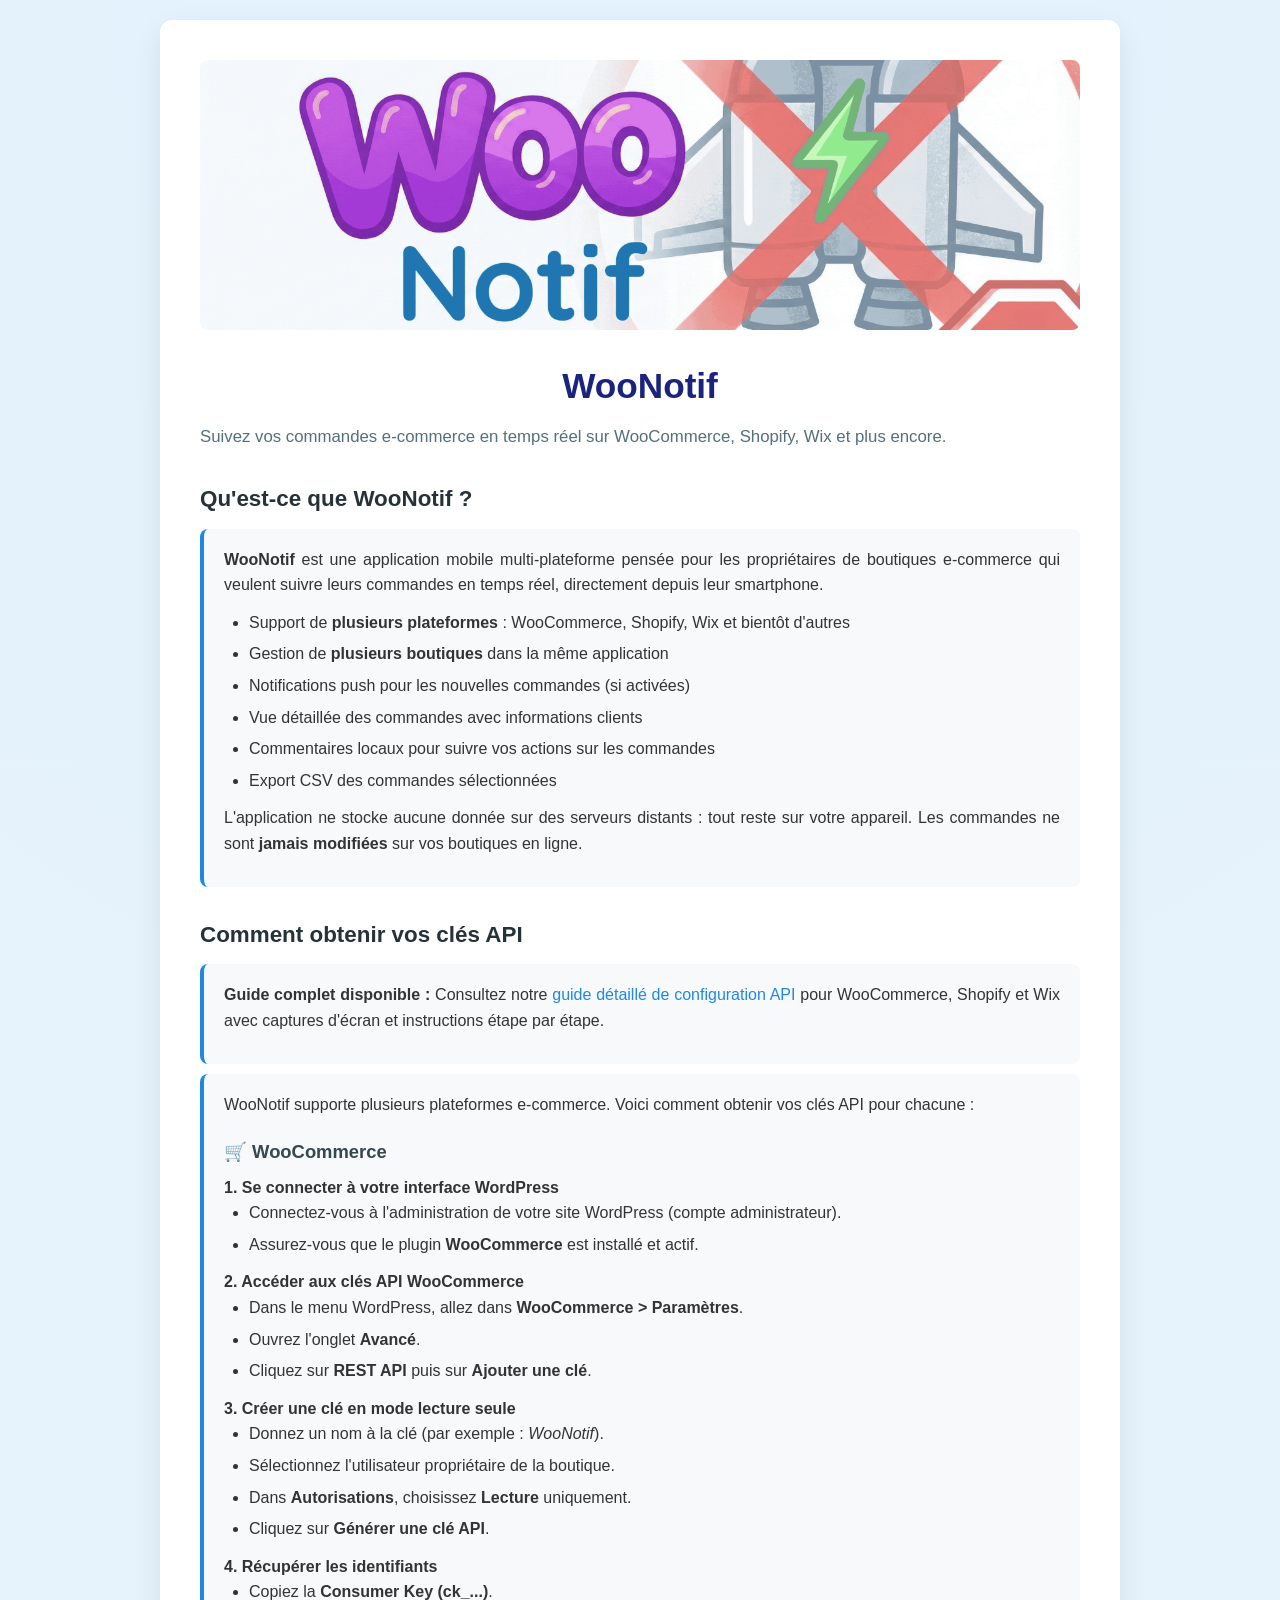
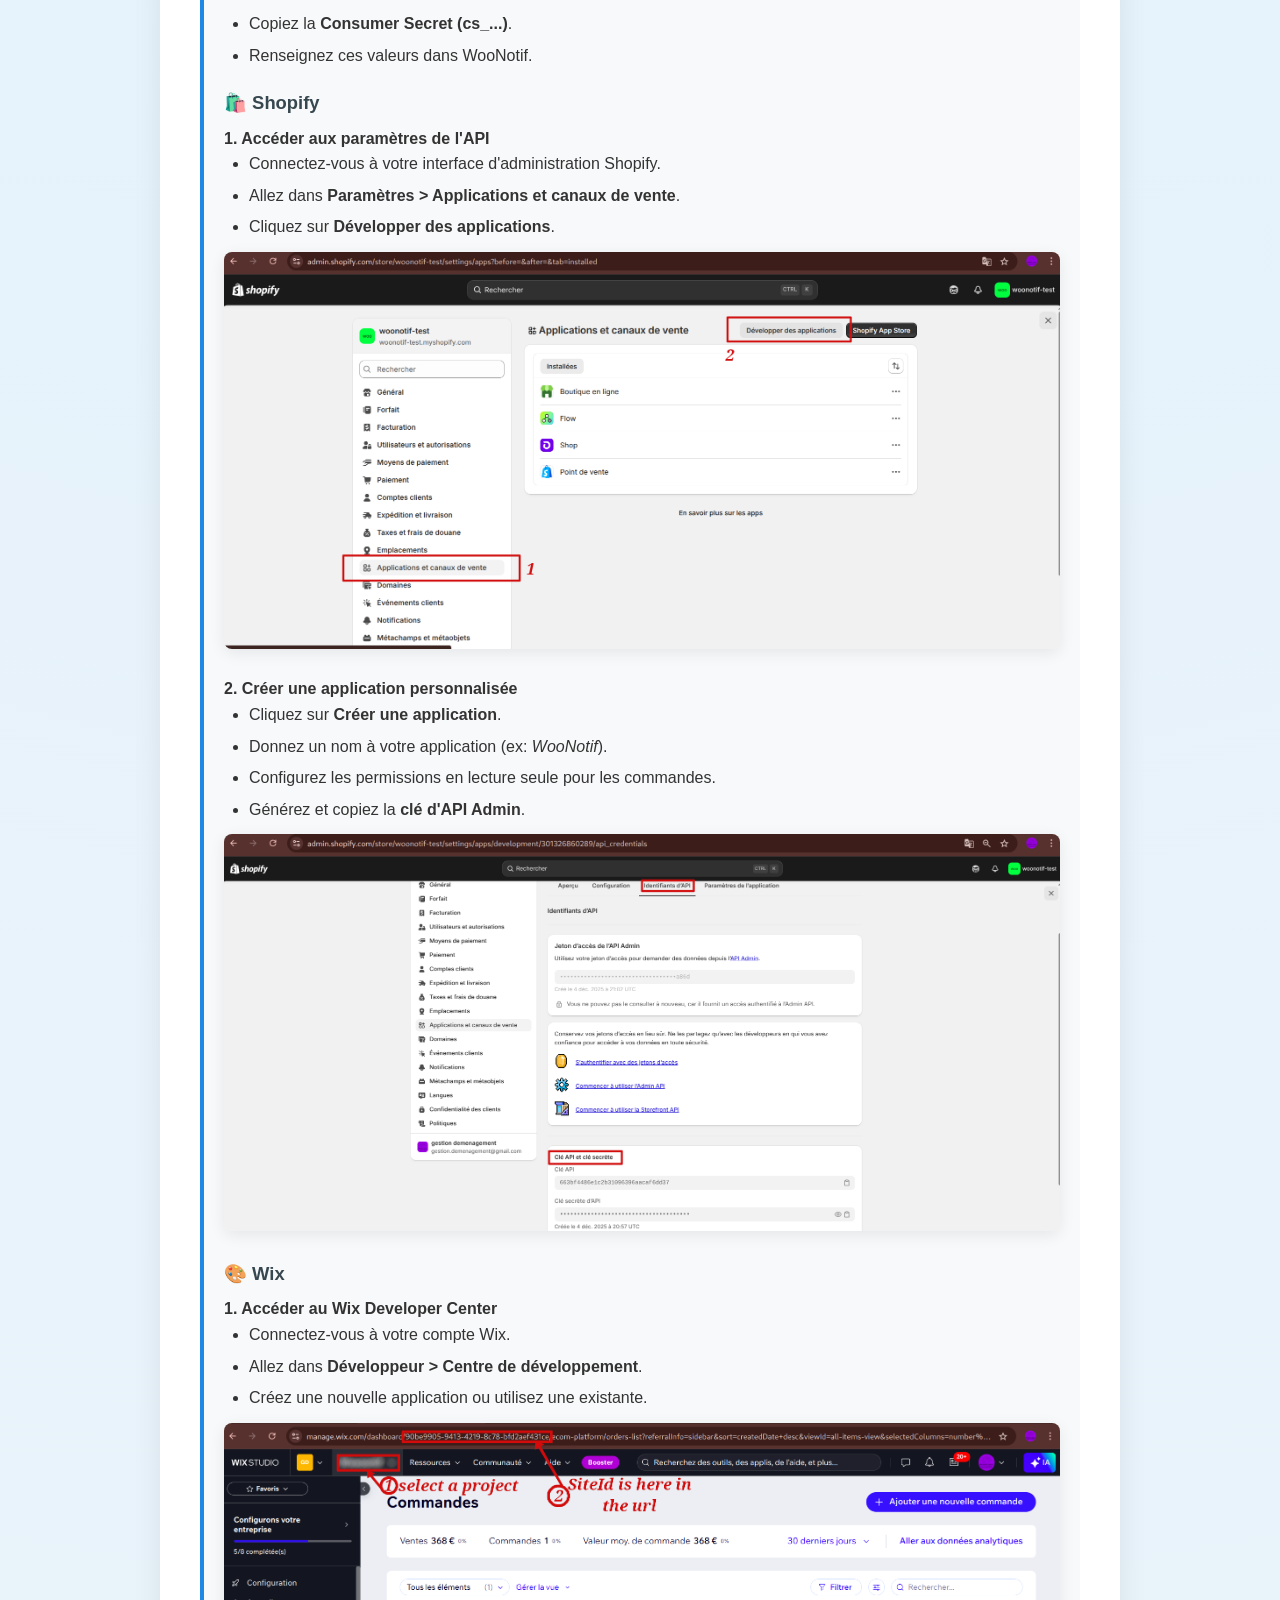
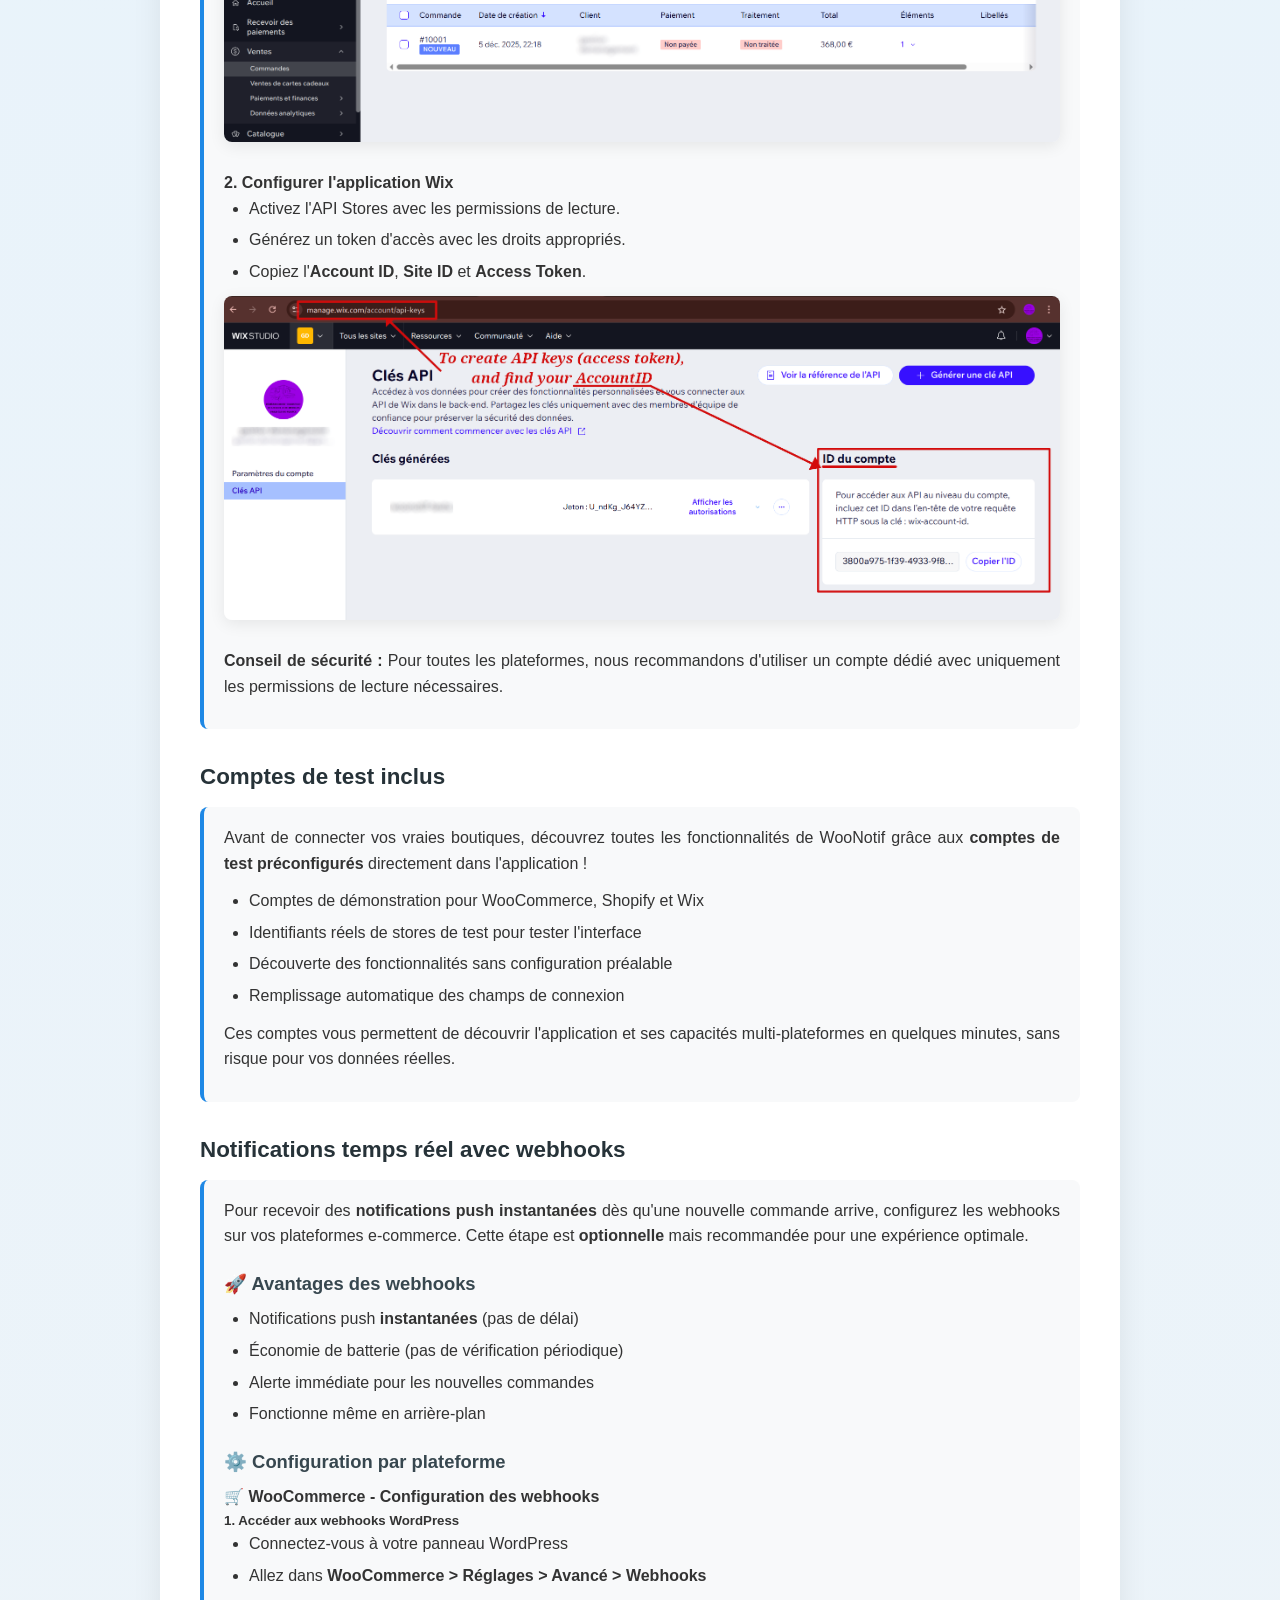
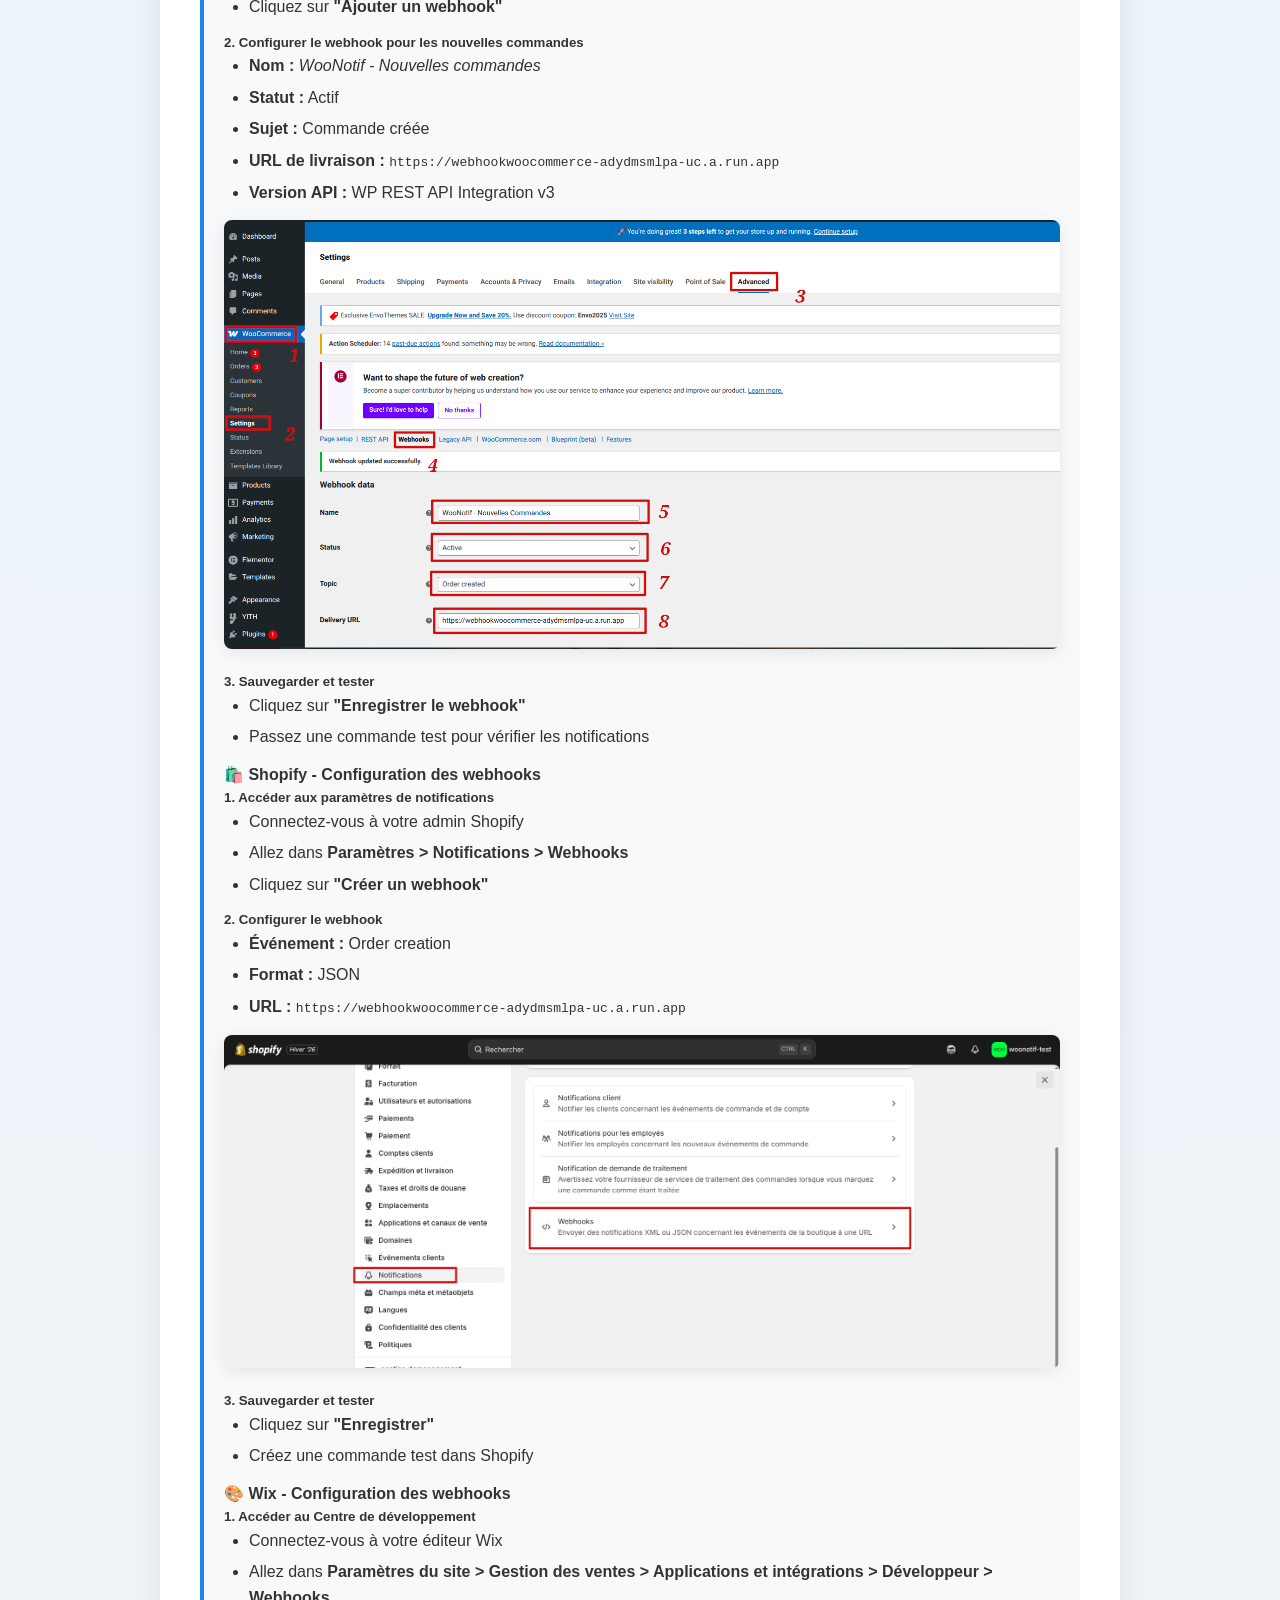
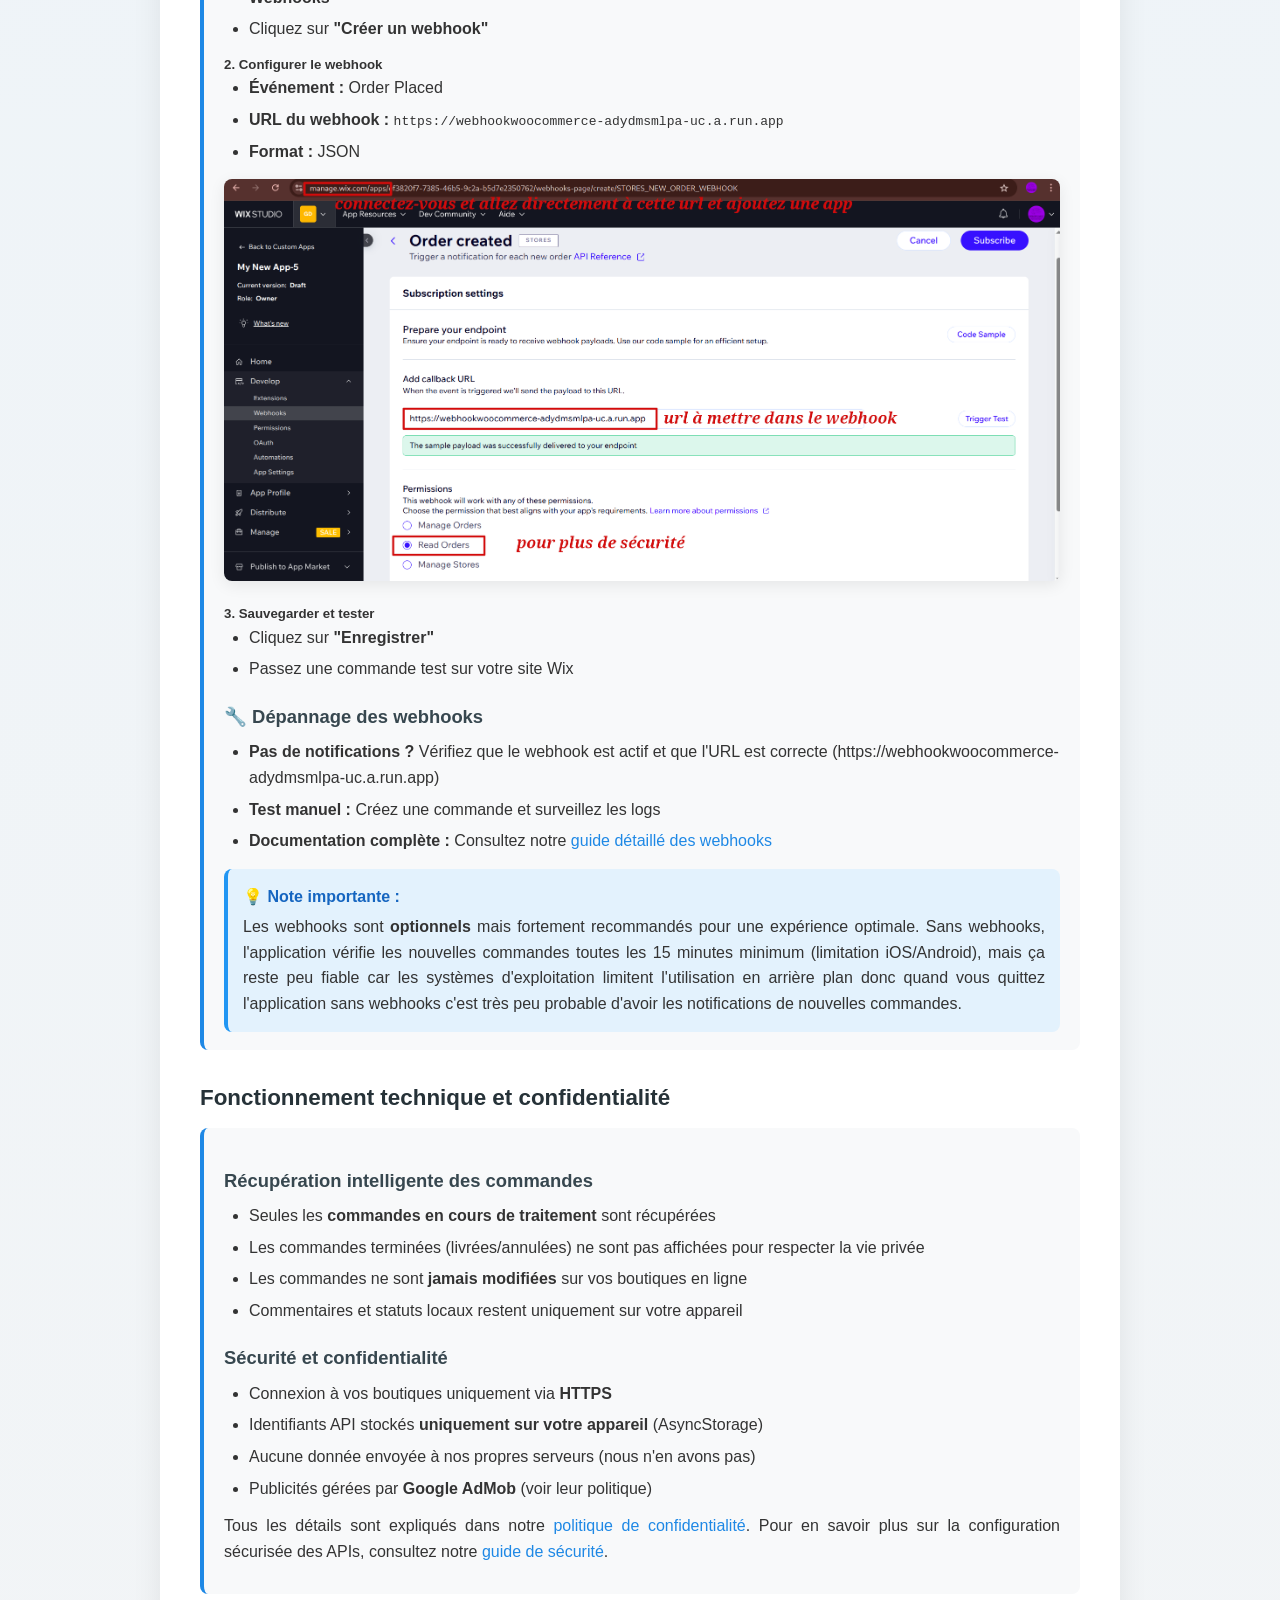
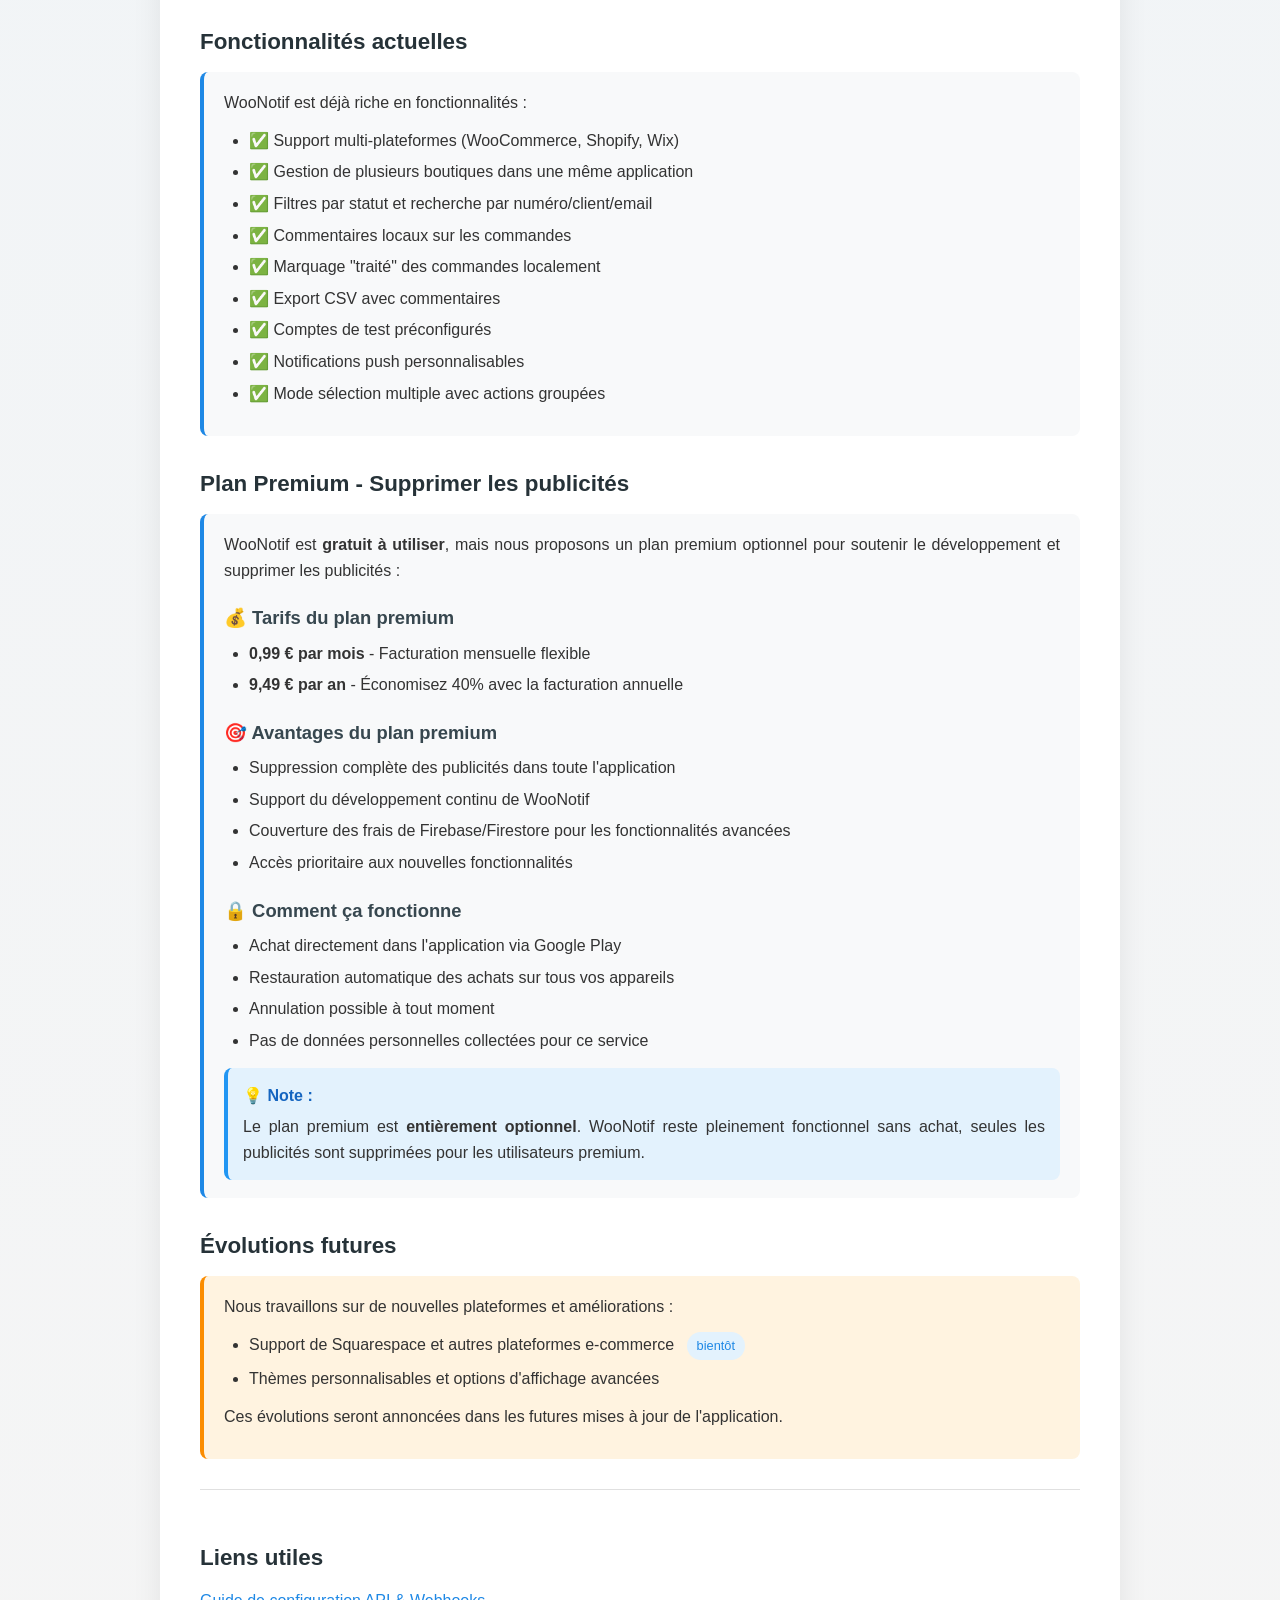
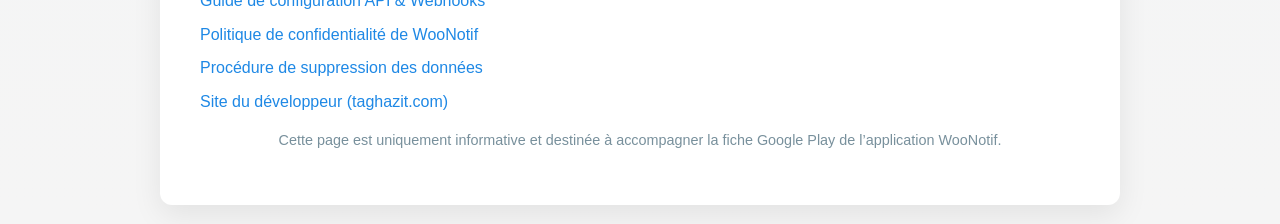
==== commit b6f8b924: "Add guide link for API key configuration Added a complete guide link for obtaining API keys." ====
--- a/index.html
+++ b/index.html
@@ -172,6 +172,12 @@
 
         <section>
             <h2>Comment obtenir vos clés API</h2>
+            
+            <div class="section-box">
+                <p>
+                    <strong>Guide complet disponible :</strong> Consultez notre <a href="guide-api-webhook.html">guide détaillé de configuration API</a> pour WooCommerce, Shopify et Wix avec captures d'écran et instructions étape par étape.
+                </p>
+            </div>
             <div class="section-box">
                 <p>
                     WooNotif supporte plusieurs plateformes e-commerce. Voici comment obtenir vos clés API pour chacune :
@@ -256,11 +262,6 @@
                 <p>
                     <strong>Conseil de sécurité :</strong> Pour toutes les plateformes, nous recommandons d'utiliser un compte
                     dédié avec uniquement les permissions de lecture nécessaires.
-                </p>
-            </div>
-            <div class="section-box">
-                <p>
-                    <strong>Guide complet disponible :</strong> Consultez notre <a href="guide-api-webhook.html">guide détaillé de configuration API</a> pour WooCommerce, Shopify et Wix avec captures d'écran et instructions étape par étape.
                 </p>
             </div>
         </section>
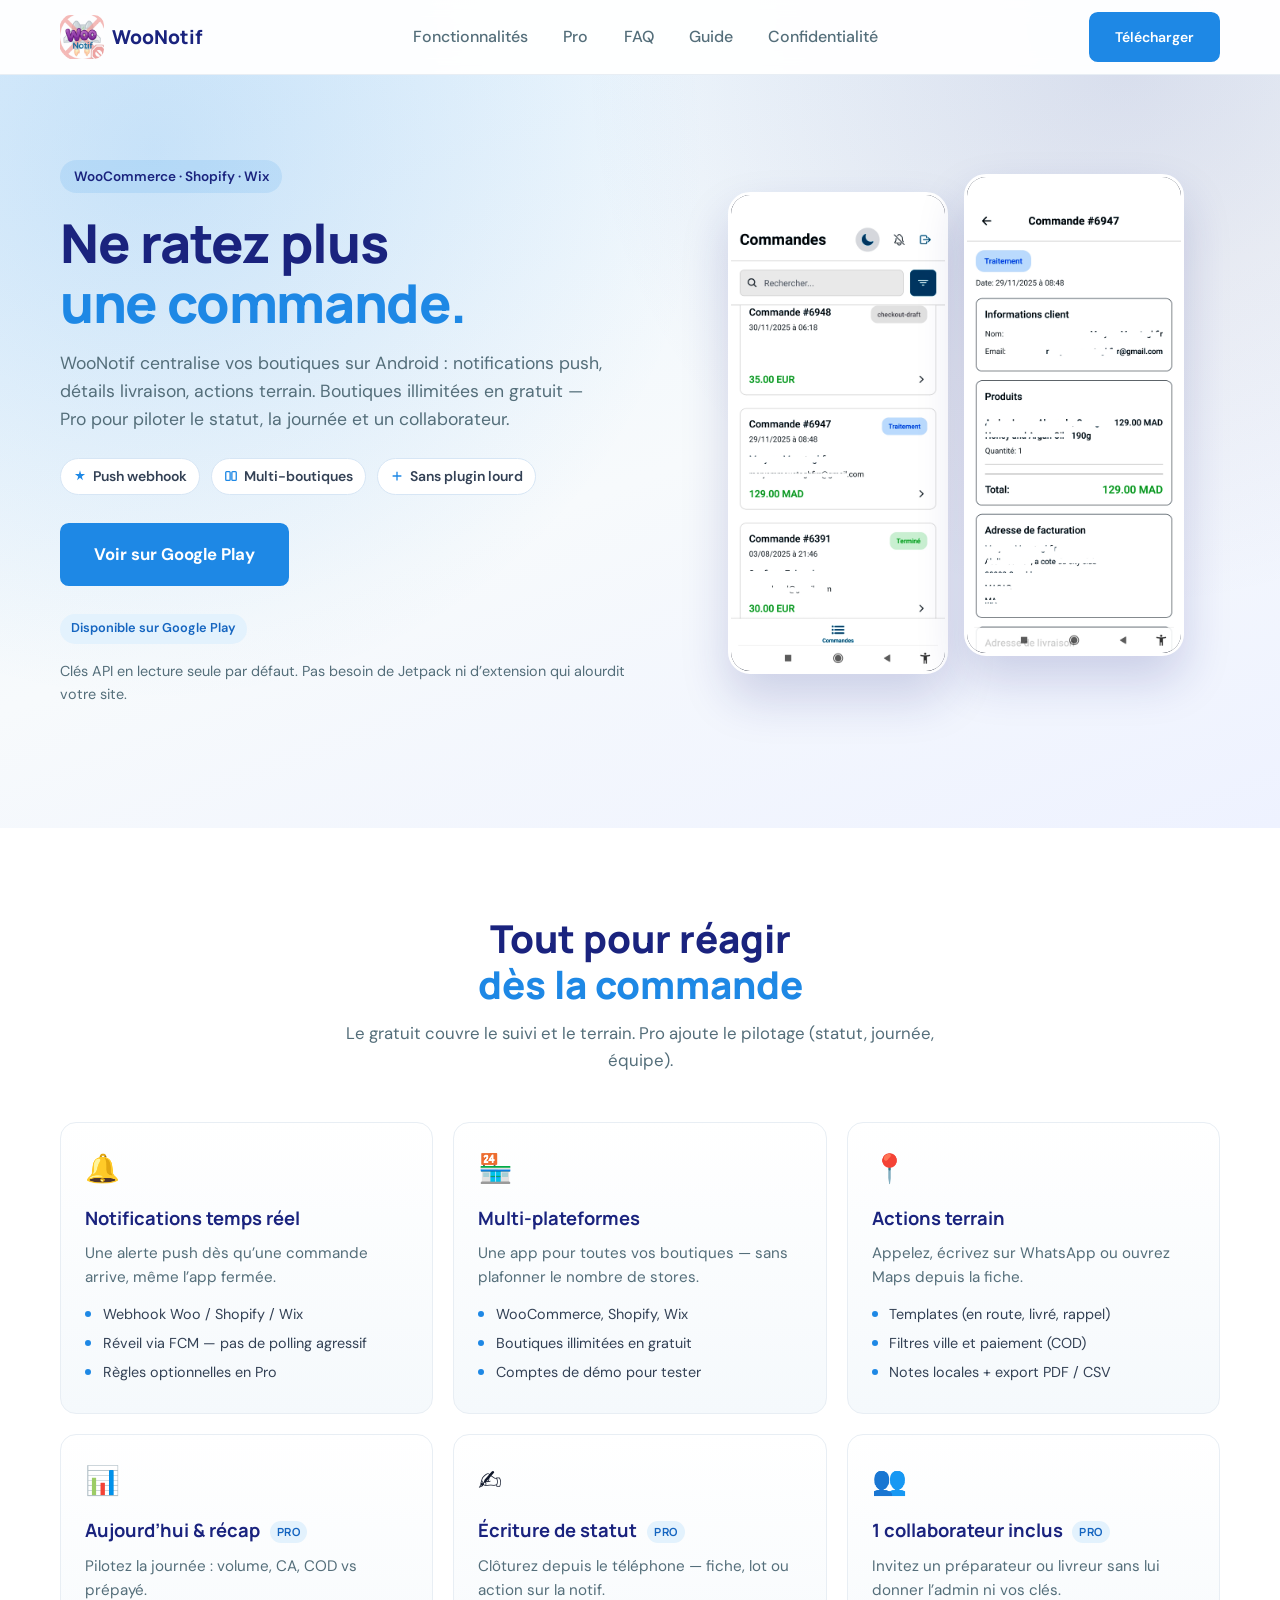
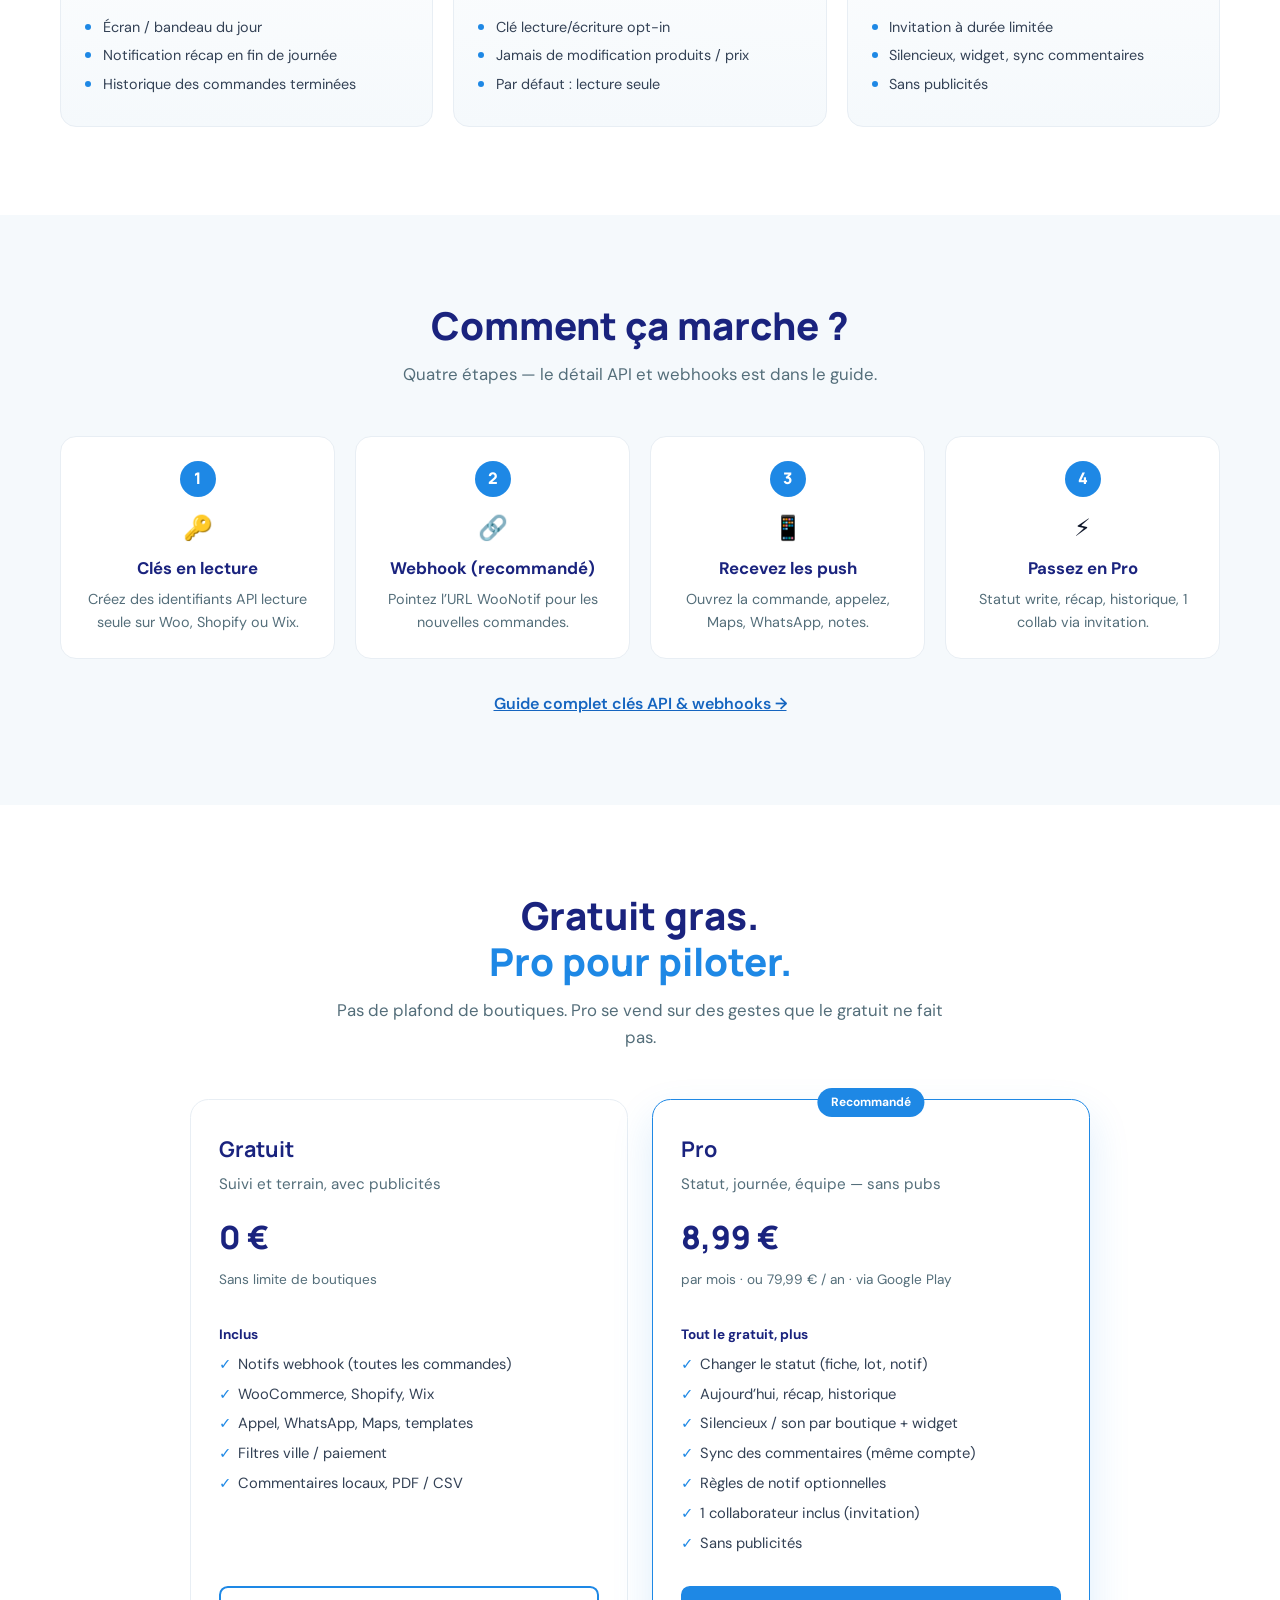
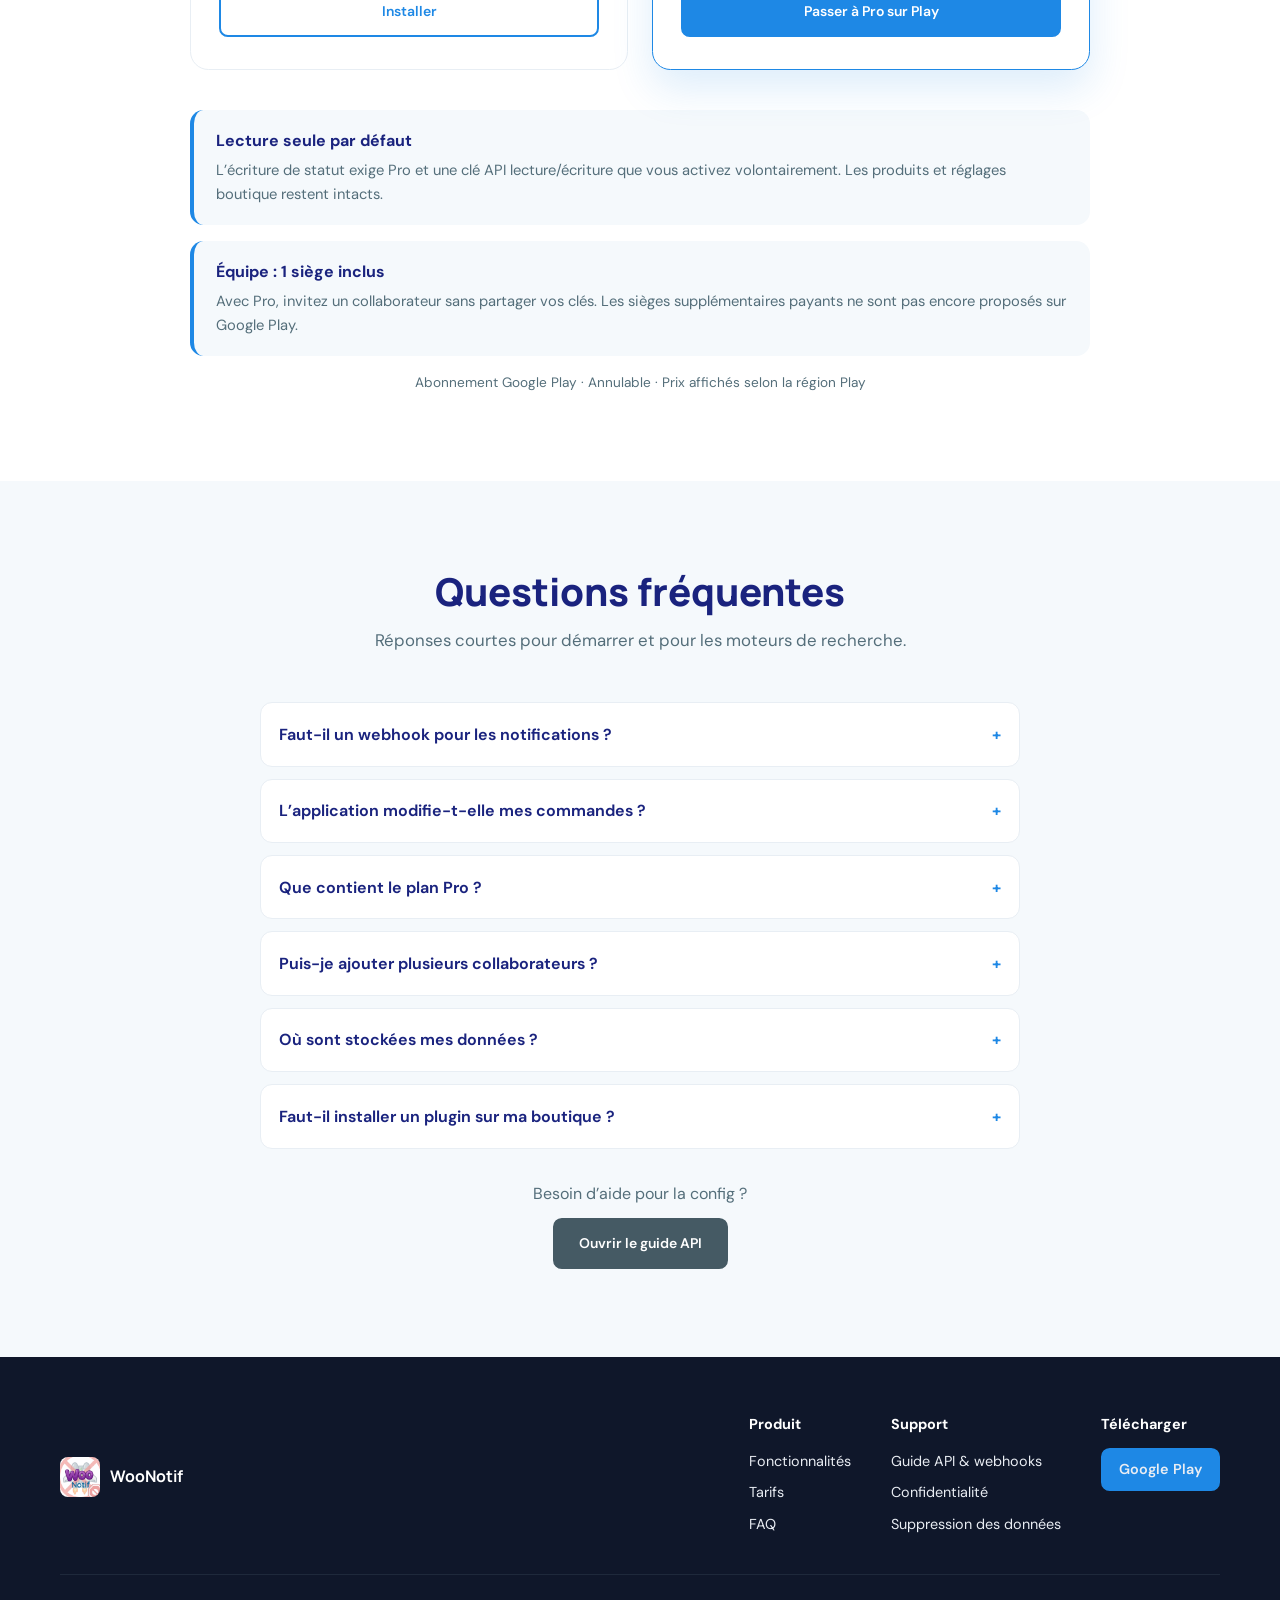
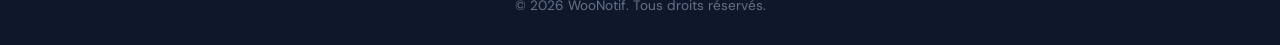
==== commit b26b55fc: "Refonte landing FR : hero, Pro, SEO (robots/sitemap/OG/JSON-LD). Remplace l’ancienne page doc par un" ====
--- a/index.html
+++ b/index.html
@@ -3,521 +3,511 @@
 <head>
     <meta charset="UTF-8">
     <meta name="viewport" content="width=device-width, initial-scale=1.0">
-    <meta name="description" content="WooNotif - Application mobile multi-plateforme pour suivre vos commandes e-commerce (WooCommerce, Shopify, Wix) en temps réel.">
-    <title>WooNotif - Suivi multi-plateformes des commandes e-commerce</title>
-    <style>
-        * {
-            margin: 0;
-            padding: 0;
-            box-sizing: border-box;
+
+    <title>WooNotif — Notifications commandes WooCommerce, Shopify &amp; Wix</title>
+    <meta name="description" content="Recevez vos commandes WooCommerce, Shopify et Wix en push sur Android. Boutiques illimitées en gratuit. Pro : statut, récap du jour, historique, 1 collaborateur inclus.">
+    <meta name="keywords" content="notification commande WooCommerce, Shopify order alert, Wix stores notification, suivi commandes Android, COD livraison, export PDF CSV commandes">
+    <link rel="canonical" href="https://l-issam.github.io/woonotif/">
+    <link rel="icon" href="assets/images/WooNotif-app-icon.png" type="image/png">
+
+    <meta property="og:type" content="website">
+    <meta property="og:url" content="https://l-issam.github.io/woonotif/">
+    <meta property="og:title" content="WooNotif — Ne ratez plus une commande">
+    <meta property="og:description" content="Push temps réel pour WooCommerce, Shopify et Wix. Gratuit avec boutiques illimitées. Pro pour piloter le statut, le jour et un collaborateur.">
+    <meta property="og:image" content="https://l-issam.github.io/woonotif/banner.png">
+    <meta property="og:image:width" content="1024">
+    <meta property="og:image:height" content="500">
+    <meta property="og:locale" content="fr_FR">
+    <meta property="og:site_name" content="WooNotif">
+
+    <meta name="twitter:card" content="summary_large_image">
+    <meta name="twitter:url" content="https://l-issam.github.io/woonotif/">
+    <meta name="twitter:title" content="WooNotif — Notifications e-commerce sur Android">
+    <meta name="twitter:description" content="WooCommerce, Shopify, Wix : alertes de commandes, actions terrain, Pro pour le statut et l’équipe.">
+    <meta name="twitter:image" content="https://l-issam.github.io/woonotif/banner.png">
+
+    <meta name="robots" content="index, follow, max-snippet:-1, max-image-preview:large, max-video-preview:-1">
+    <meta name="author" content="WooNotif">
+    <meta name="language" content="French">
+
+    <script type="application/ld+json">
+    {
+        "@context": "https://schema.org",
+        "@type": "SoftwareApplication",
+        "name": "WooNotif",
+        "description": "Application Android pour suivre les commandes WooCommerce, Shopify et Wix avec notifications push, actions terrain et plan Pro (statut, récap, 1 collaborateur inclus).",
+        "url": "https://l-issam.github.io/woonotif/",
+        "applicationCategory": "BusinessApplication",
+        "operatingSystem": "Android",
+        "offers": [
+            {
+                "@type": "Offer",
+                "name": "Gratuit",
+                "price": "0",
+                "priceCurrency": "EUR",
+                "availability": "https://schema.org/InStock"
+            },
+            {
+                "@type": "Offer",
+                "name": "Pro mensuel",
+                "price": "8.99",
+                "priceCurrency": "EUR",
+                "availability": "https://schema.org/InStock",
+                "url": "https://play.google.com/store/apps/details?id=com.woonotifs.app"
+            },
+            {
+                "@type": "Offer",
+                "name": "Pro annuel",
+                "price": "79.99",
+                "priceCurrency": "EUR",
+                "availability": "https://schema.org/InStock",
+                "url": "https://play.google.com/store/apps/details?id=com.woonotifs.app"
+            }
+        ],
+        "featureList": [
+            "Notifications push via webhooks",
+            "WooCommerce, Shopify et Wix",
+            "Boutiques illimitées en gratuit",
+            "Appel, WhatsApp, Maps et templates",
+            "Écriture de statut Pro",
+            "Récap du jour et historique Pro",
+            "1 collaborateur inclus avec Pro"
+        ],
+        "screenshot": [
+            "https://l-issam.github.io/woonotif/assets/images/woonotif-screen-1.jpg",
+            "https://l-issam.github.io/woonotif/assets/images/woonotif-screen-2.jpg"
+        ],
+        "author": {
+            "@type": "Organization",
+            "name": "WooNotif"
+        },
+        "publisher": {
+            "@type": "Organization",
+            "name": "WooNotif"
         }
-
-        body {
-            font-family: -apple-system, BlinkMacSystemFont, 'Segoe UI', Roboto, 'Helvetica Neue', Arial, sans-serif;
-            line-height: 1.6;
-            color: #333;
-            background: radial-gradient(circle at top, #e3f2fd, #f5f5f5);
-            padding: 20px;
+    }
+    </script>
+
+    <script type="application/ld+json">
+    {
+        "@context": "https://schema.org",
+        "@type": "WebSite",
+        "name": "WooNotif",
+        "url": "https://l-issam.github.io/woonotif/",
+        "description": "Landing officielle WooNotif — notifications de commandes e-commerce sur Android.",
+        "inLanguage": "fr-FR",
+        "publisher": {
+            "@type": "Organization",
+            "name": "WooNotif"
         }
-
-        .container {
-            max-width: 960px;
-            margin: 0 auto;
-            background: white;
-            padding: 40px;
-            border-radius: 12px;
-            box-shadow: 0 10px 30px rgba(0,0,0,0.08);
-        }
-
-        header {
-            text-align: center;
-            margin-bottom: 30px;
-        }
-
-        h1 {
-            font-size: 2.2em;
-            color: #1a237e;
-            margin-bottom: 10px;
-        }
-
-        .subtitle {
-            font-size: 1.05em;
-            color: #546e7a;
-        }
-
-        h2 {
-            color: #263238;
-            margin-top: 30px;
-            margin-bottom: 12px;
-            font-size: 1.4em;
-        }
-
-        h3 {
-            color: #37474f;
-            margin-top: 20px;
-            margin-bottom: 8px;
-            font-size: 1.15em;
-        }
-
-        p {
-            margin-bottom: 12px;
-            text-align: justify;
-        }
-
-        ul {
-            margin-left: 25px;
-            margin-bottom: 12px;
-        }
-
-        li {
-            margin-bottom: 6px;
-        }
-
-        .badge {
-            display: inline-block;
-            padding: 4px 10px;
-            font-size: 0.8em;
-            border-radius: 999px;
-            background-color: #e3f2fd;
-            color: #1e88e5;
-            margin-left: 8px;
-        }
-
-        .section-box {
-            background-color: #f8f9fa;
-            border-radius: 8px;
-            padding: 18px 20px;
-            margin-top: 10px;
-            border-left: 4px solid #1e88e5;
-        }
-
-        .future-box {
-            background-color: #fff3e0;
-            border-left-color: #fb8c00;
-        }
-
-        .links {
-            margin-top: 30px;
-            padding-top: 20px;
-            border-top: 1px solid #e0e0e0;
-        }
-
-        a {
-            color: #1e88e5;
-            text-decoration: none;
-        }
-
-        a:hover {
-            text-decoration: underline;
-        }
-
-        .links ul {
-            list-style: none;
-            margin-left: 0;
-        }
-
-        .links li {
-            margin-bottom: 8px;
-        }
-
-        .small {
-            font-size: 0.9em;
-            color: #78909c;
-            margin-top: 15px;
-            text-align: center;
-        }
-
-        @media (max-width: 600px) {
-            .container {
-                padding: 24px;
+    }
+    </script>
+
+    <script type="application/ld+json">
+    {
+        "@context": "https://schema.org",
+        "@type": "FAQPage",
+        "mainEntity": [
+            {
+                "@type": "Question",
+                "name": "Faut-il un webhook pour les notifications ?",
+                "acceptedAnswer": {
+                    "@type": "Answer",
+                    "text": "Les webhooks sont optionnels mais fortement recommandés. Avec un webhook, le push arrive dès qu’une commande est créée. Sans webhook, l’OS limite fortement le travail en arrière-plan : vous risquez de manquer des alertes."
+                }
+            },
+            {
+                "@type": "Question",
+                "name": "L’application modifie-t-elle mes commandes ?",
+                "acceptedAnswer": {
+                    "@type": "Answer",
+                    "text": "Par défaut, WooNotif se connecte en lecture seule. Le changement de statut sur la boutique (fiche, lot, action depuis la notif) est réservé au plan Pro avec une clé API lecture/écriture opt-in. Les produits, prix et réglages ne sont jamais modifiés."
+                }
+            },
+            {
+                "@type": "Question",
+                "name": "Que contient le plan Pro ?",
+                "acceptedAnswer": {
+                    "@type": "Answer",
+                    "text": "Pro (8,99 €/mois ou 79,99 €/an) inclut l’écriture de statut, l’écran Aujourd’hui et le récap, l’historique des terminées, horaires silencieux et widget, sync des commentaires, règles de notif optionnelles, sans publicités, et 1 collaborateur inclus via invitation."
+                }
+            },
+            {
+                "@type": "Question",
+                "name": "Puis-je ajouter plusieurs collaborateurs ?",
+                "acceptedAnswer": {
+                    "@type": "Answer",
+                    "text": "Le plan Pro inclut un siège collaborateur à remplir par invitation, sans partager vos clés API. Les sièges supplémentaires payants ne sont pas encore en vente sur Google Play."
+                }
+            },
+            {
+                "@type": "Question",
+                "name": "Où sont stockées mes données ?",
+                "acceptedAnswer": {
+                    "@type": "Answer",
+                    "text": "Les clés API et la plupart des données de commandes restent sur l’appareil. Les notifications push passent par des Cloud Functions / Firebase. En Pro, les commentaires peuvent être synchronisés sur le cloud pour le même compte. Voir la politique de confidentialité."
+                }
             }
-
-            h1 {
-                font-size: 1.7em;
-            }
-        }
-    </style>
+        ]
+    }
+    </script>
+
+    <link rel="preconnect" href="https://fonts.googleapis.com">
+    <link rel="preconnect" href="https://fonts.gstatic.com" crossorigin>
+    <link href="https://fonts.googleapis.com/css2?family=DM+Sans:wght@400;500;600;700&amp;family=Manrope:wght@600;700;800&amp;display=swap" rel="stylesheet">
+    <link rel="stylesheet" href="style.css">
 </head>
 <body>
-    <div class="container">
-        <header>
-            <img src="assets/images/splash.png" alt="WooNotif" style="width:100%; height:270px; object-fit:cover; object-position:center; border-radius:8px; margin-bottom:20px;">
-            <h1>WooNotif</h1>
-            <p class="subtitle">
-                Suivez vos commandes e-commerce en temps réel sur WooCommerce, Shopify, Wix et plus encore.
-            </p>
-        </header>
-
-        <section>
-            <h2>Qu'est-ce que WooNotif ?</h2>
-            <div class="section-box">
-                <p>
-                    <strong>WooNotif</strong> est une application mobile multi-plateforme pensée pour les propriétaires
-                    de boutiques e-commerce qui veulent suivre leurs commandes en temps réel, directement depuis leur smartphone.
+    <header class="header">
+        <nav class="nav" aria-label="Navigation principale">
+            <div class="nav-container">
+                <a href="index.html" class="logo">
+                    <img src="assets/images/WooNotif-app-icon.png" alt="" class="logo-icon" width="44" height="44">
+                    <span class="logo-text">WooNotif</span>
+                </a>
+                <ul class="nav-menu">
+                    <li><a href="#features">Fonctionnalités</a></li>
+                    <li><a href="#pricing">Pro</a></li>
+                    <li><a href="#faq">FAQ</a></li>
+                    <li><a href="guide-api-webhook.html">Guide</a></li>
+                    <li><a href="privacy-policy.html">Confidentialité</a></li>
+                </ul>
+                <a class="btn btn-primary" href="https://play.google.com/store/apps/details?id=com.woonotifs.app" target="_blank" rel="noopener">Télécharger</a>
+                <button class="hamburger" type="button" aria-label="Ouvrir le menu" aria-expanded="false">
+                    <span></span>
+                    <span></span>
+                    <span></span>
+                </button>
+                <div class="mobile-menu">
+                    <ul>
+                        <li><a href="#features">Fonctionnalités</a></li>
+                        <li><a href="#pricing">Pro</a></li>
+                        <li><a href="#faq">FAQ</a></li>
+                        <li><a href="guide-api-webhook.html">Guide</a></li>
+                        <li><a href="privacy-policy.html">Confidentialité</a></li>
+                        <li><a href="https://play.google.com/store/apps/details?id=com.woonotifs.app" target="_blank" rel="noopener">Télécharger</a></li>
+                    </ul>
+                </div>
+            </div>
+        </nav>
+    </header>
+
+    <main>
+        <section class="hero">
+            <div class="hero-container">
+                <div class="hero-content">
+                    <div class="hero-badge">WooCommerce · Shopify · Wix</div>
+                    <h1 class="hero-title">
+                        Ne ratez plus<br>
+                        <span class="highlight">une commande.</span>
+                    </h1>
+                    <p class="hero-description">
+                        WooNotif centralise vos boutiques sur Android : notifications push, détails livraison, actions terrain.
+                        Boutiques illimitées en gratuit — Pro pour piloter le statut, la journée et un collaborateur.
+                    </p>
+                    <div class="hero-features">
+                        <div class="feature-item">
+                            <svg class="feature-item-icon" viewBox="0 0 16 16" aria-hidden="true"><path fill="currentColor" d="M8 1.5L9.2 5.8H13.8L10.1 8.5L11.3 12.8L8 10.1L4.7 12.8L5.9 8.5L2.2 5.8H6.8L8 1.5Z"/></svg>
+                            <span>Push webhook</span>
+                        </div>
+                        <div class="feature-item">
+                            <svg class="feature-item-icon" viewBox="0 0 16 16" aria-hidden="true"><rect x="2" y="3" width="5" height="10" rx="1" fill="none" stroke="currentColor" stroke-width="1.5"/><rect x="9" y="3" width="5" height="10" rx="1" fill="none" stroke="currentColor" stroke-width="1.5"/></svg>
+                            <span>Multi-boutiques</span>
+                        </div>
+                        <div class="feature-item">
+                            <svg class="feature-item-icon" viewBox="0 0 16 16" aria-hidden="true"><path fill="none" stroke="currentColor" stroke-width="1.5" d="M3 8h10M8 3v10"/></svg>
+                            <span>Sans plugin lourd</span>
+                        </div>
+                    </div>
+                    <a class="btn btn-primary btn-large" href="https://play.google.com/store/apps/details?id=com.woonotifs.app" target="_blank" rel="noopener">
+                        Voir sur Google Play
+                    </a>
+                    <div class="platform-line" aria-label="Disponibilité">
+                        <span class="platform-pill platform-pill--available">Disponible sur Google Play</span>
+                    </div>
+                    <p class="hero-footer">Clés API en lecture seule par défaut. Pas besoin de Jetpack ni d’extension qui alourdit votre site.</p>
+                </div>
+                <div class="app-showcase" aria-hidden="false">
+                    <div class="phone-mockup">
+                        <img class="phone-screen" src="assets/images/woonotif-screen-1.jpg" alt="Liste des commandes WooNotif sur Android" width="440" height="880" loading="eager">
+                    </div>
+                    <div class="phone-mockup">
+                        <img class="phone-screen" src="assets/images/woonotif-screen-2.jpg" alt="Détail d’une commande dans WooNotif" width="440" height="880" loading="lazy">
+                    </div>
+                </div>
+            </div>
+        </section>
+
+        <section id="features" class="features">
+            <div class="container">
+                <div class="section-header">
+                    <h2>Tout pour réagir<br><span class="highlight">dès la commande</span></h2>
+                    <p>Le gratuit couvre le suivi et le terrain. Pro ajoute le pilotage (statut, journée, équipe).</p>
+                </div>
+                <div class="features-grid">
+                    <article class="feature-card">
+                        <div class="feature-icon-large" aria-hidden="true">🔔</div>
+                        <h3>Notifications temps réel</h3>
+                        <p>Une alerte push dès qu’une commande arrive, même l’app fermée.</p>
+                        <ul>
+                            <li>Webhook Woo / Shopify / Wix</li>
+                            <li>Réveil via FCM — pas de polling agressif</li>
+                            <li>Règles optionnelles en Pro</li>
+                        </ul>
+                    </article>
+                    <article class="feature-card">
+                        <div class="feature-icon-large" aria-hidden="true">🏪</div>
+                        <h3>Multi-plateformes</h3>
+                        <p>Une app pour toutes vos boutiques — sans plafonner le nombre de stores.</p>
+                        <ul>
+                            <li>WooCommerce, Shopify, Wix</li>
+                            <li>Boutiques illimitées en gratuit</li>
+                            <li>Comptes de démo pour tester</li>
+                        </ul>
+                    </article>
+                    <article class="feature-card">
+                        <div class="feature-icon-large" aria-hidden="true">📍</div>
+                        <h3>Actions terrain</h3>
+                        <p>Appelez, écrivez sur WhatsApp ou ouvrez Maps depuis la fiche.</p>
+                        <ul>
+                            <li>Templates (en route, livré, rappel)</li>
+                            <li>Filtres ville et paiement (COD)</li>
+                            <li>Notes locales + export PDF / CSV</li>
+                        </ul>
+                    </article>
+                    <article class="feature-card">
+                        <div class="feature-icon-large" aria-hidden="true">📊</div>
+                        <h3>Aujourd’hui &amp; récap <span class="pro-tag">Pro</span></h3>
+                        <p>Pilotez la journée : volume, CA, COD vs prépayé.</p>
+                        <ul>
+                            <li>Écran / bandeau du jour</li>
+                            <li>Notification récap en fin de journée</li>
+                            <li>Historique des commandes terminées</li>
+                        </ul>
+                    </article>
+                    <article class="feature-card">
+                        <div class="feature-icon-large" aria-hidden="true">✍️</div>
+                        <h3>Écriture de statut <span class="pro-tag">Pro</span></h3>
+                        <p>Clôturez depuis le téléphone — fiche, lot ou action sur la notif.</p>
+                        <ul>
+                            <li>Clé lecture/écriture opt-in</li>
+                            <li>Jamais de modification produits / prix</li>
+                            <li>Par défaut : lecture seule</li>
+                        </ul>
+                    </article>
+                    <article class="feature-card">
+                        <div class="feature-icon-large" aria-hidden="true">👥</div>
+                        <h3>1 collaborateur inclus <span class="pro-tag">Pro</span></h3>
+                        <p>Invitez un préparateur ou livreur sans lui donner l’admin ni vos clés.</p>
+                        <ul>
+                            <li>Invitation à durée limitée</li>
+                            <li>Silencieux, widget, sync commentaires</li>
+                            <li>Sans publicités</li>
+                        </ul>
+                    </article>
+                </div>
+            </div>
+        </section>
+
+        <section class="how-it-works" id="how">
+            <div class="container">
+                <div class="section-header">
+                    <h2>Comment ça marche&nbsp;?</h2>
+                    <p>Quatre étapes — le détail API et webhooks est dans le guide.</p>
+                </div>
+                <div class="steps-grid">
+                    <div class="step">
+                        <div class="step-number">1</div>
+                        <div class="step-icon" aria-hidden="true">🔑</div>
+                        <h3>Clés en lecture</h3>
+                        <p>Créez des identifiants API lecture seule sur Woo, Shopify ou Wix.</p>
+                    </div>
+                    <div class="step">
+                        <div class="step-number">2</div>
+                        <div class="step-icon" aria-hidden="true">🔗</div>
+                        <h3>Webhook (recommandé)</h3>
+                        <p>Pointez l’URL WooNotif pour les nouvelles commandes.</p>
+                    </div>
+                    <div class="step">
+                        <div class="step-number">3</div>
+                        <div class="step-icon" aria-hidden="true">📱</div>
+                        <h3>Recevez les push</h3>
+                        <p>Ouvrez la commande, appelez, Maps, WhatsApp, notes.</p>
+                    </div>
+                    <div class="step">
+                        <div class="step-number">4</div>
+                        <div class="step-icon" aria-hidden="true">⚡</div>
+                        <h3>Passez en Pro</h3>
+                        <p>Statut write, récap, historique, 1 collab via invitation.</p>
+                    </div>
+                </div>
+                <p class="how-link">
+                    <a href="guide-api-webhook.html">Guide complet clés API &amp; webhooks →</a>
                 </p>
-                <ul>
-                    <li>Support de <strong>plusieurs plateformes</strong> : WooCommerce, Shopify, Wix et bientôt d'autres</li>
-                    <li>Gestion de <strong>plusieurs boutiques</strong> dans la même application</li>
-                    <li>Notifications push pour les nouvelles commandes (si activées)</li>
-                    <li>Vue détaillée des commandes avec informations clients</li>
-                    <li>Commentaires locaux pour suivre vos actions sur les commandes</li>
-                    <li>Export CSV des commandes sélectionnées</li>
-                </ul>
-                <p>
-                    L'application ne stocke aucune donnée sur des serveurs distants : tout reste sur votre appareil.
-                    Les commandes ne sont <strong>jamais modifiées</strong> sur vos boutiques en ligne.
-                </p>
             </div>
         </section>
 
-        <section>
-            <h2>Comment obtenir vos clés API</h2>
-            
-            <div class="section-box">
-                <p>
-                    <strong>Guide complet disponible :</strong> Consultez notre <a href="guide-api-webhook.html">guide détaillé de configuration API</a> pour WooCommerce, Shopify et Wix avec captures d'écran et instructions étape par étape.
-                </p>
-            </div>
-            <div class="section-box">
-                <p>
-                    WooNotif supporte plusieurs plateformes e-commerce. Voici comment obtenir vos clés API pour chacune :
-                </p>
-
-                <h3>🛒 WooCommerce</h3>
-                <h4>1. Se connecter à votre interface WordPress</h4>
-                <ul>
-                    <li>Connectez-vous à l'administration de votre site WordPress (compte administrateur).</li>
-                    <li>Assurez-vous que le plugin <strong>WooCommerce</strong> est installé et actif.</li>
-                </ul>
-
-                <h4>2. Accéder aux clés API WooCommerce</h4>
-                <ul>
-                    <li>Dans le menu WordPress, allez dans <strong>WooCommerce &gt; Paramètres</strong>.</li>
-                    <li>Ouvrez l'onglet <strong>Avancé</strong>.</li>
-                    <li>Cliquez sur <strong>REST API</strong> puis sur <strong>Ajouter une clé</strong>.</li>
-                </ul>
-
-                <h4>3. Créer une clé en mode lecture seule</h4>
-                <ul>
-                    <li>Donnez un nom à la clé (par exemple : <em>WooNotif</em>).</li>
-                    <li>Sélectionnez l'utilisateur propriétaire de la boutique.</li>
-                    <li>Dans <strong>Autorisations</strong>, choisissez <strong>Lecture</strong> uniquement.</li>
-                    <li>Cliquez sur <strong>Générer une clé API</strong>.</li>
-                </ul>
-
-                <h4>4. Récupérer les identifiants</h4>
-                <ul>
-                    <li>Copiez la <strong>Consumer Key (ck_...)</strong>.</li>
-                    <li>Copiez la <strong>Consumer Secret (cs_...)</strong>.</li>
-                    <li>Renseignez ces valeurs dans WooNotif.</li>
-                </ul>
-
-                <h3>🛍️ Shopify</h3>
-                <h4>1. Accéder aux paramètres de l'API</h4>
-                <ul>
-                    <li>Connectez-vous à votre interface d'administration Shopify.</li>
-                    <li>Allez dans <strong>Paramètres &gt; Applications et canaux de vente</strong>.</li>
-                    <li>Cliquez sur <strong>Développer des applications</strong>.</li>
-                </ul>
-
-                <p style="text-align:center; margin: 10px 0 20px;">
-                    <img src="assets/images/shopify-apikey-1.png" alt="Accès aux paramètres API Shopify" style="max-width:100%; height:auto; border-radius:8px; box-shadow:0 4px 16px rgba(0,0,0,0.08);">
-                </p>
-
-                <h4>2. Créer une application personnalisée</h4>
-                <ul>
-                    <li>Cliquez sur <strong>Créer une application</strong>.</li>
-                    <li>Donnez un nom à votre application (ex: <em>WooNotif</em>).</li>
-                    <li>Configurez les permissions en lecture seule pour les commandes.</li>
-                    <li>Générez et copiez la <strong>clé d'API Admin</strong>.</li>
-                </ul>
-
-                <p style="text-align:center; margin: 10px 0 20px;">
-                    <img src="assets/images/shopify-apikey-2.png" alt="Création d'une application Shopify et récupération de la clé API" style="max-width:100%; height:auto; border-radius:8px; box-shadow:0 4px 16px rgba(0,0,0,0.08);">
-                </p>
-
-                <h3>🎨 Wix</h3>
-                <h4>1. Accéder au Wix Developer Center</h4>
-                <ul>
-                    <li>Connectez-vous à votre compte Wix.</li>
-                    <li>Allez dans <strong>Développeur &gt; Centre de développement</strong>.</li>
-                    <li>Créez une nouvelle application ou utilisez une existante.</li>
-                </ul>
-
-                <p style="text-align:center; margin: 10px 0 20px;">
-                    <img src="assets/images/wix-apikey-1.png" alt="Accès au Centre de développement Wix" style="max-width:100%; height:auto; border-radius:8px; box-shadow:0 4px 16px rgba(0,0,0,0.08);">
-                </p>
-
-                <h4>2. Configurer l'application Wix</h4>
-                <ul>
-                    <li>Activez l'API Stores avec les permissions de lecture.</li>
-                    <li>Générez un token d'accès avec les droits appropriés.</li>
-                    <li>Copiez l'<strong>Account ID</strong>, <strong>Site ID</strong> et <strong>Access Token</strong>.</li>
-                </ul>
-
-                <p style="text-align:center; margin: 10px 0 20px;">
-                    <img src="assets/images/wix-apikey-2.png" alt="Configuration de l'application Wix et récupération des identifiants" style="max-width:100%; height:auto; border-radius:8px; box-shadow:0 4px 16px rgba(0,0,0,0.08);">
-                </p>
-
-                <p>
-                    <strong>Conseil de sécurité :</strong> Pour toutes les plateformes, nous recommandons d'utiliser un compte
-                    dédié avec uniquement les permissions de lecture nécessaires.
-                </p>
+        <section id="pricing" class="pricing">
+            <div class="container">
+                <div class="section-header">
+                    <h2>Gratuit gras.<br><span class="highlight">Pro pour piloter.</span></h2>
+                    <p>Pas de plafond de boutiques. Pro se vend sur des gestes que le gratuit ne fait pas.</p>
+                </div>
+                <div class="pricing-grid">
+                    <div class="pricing-card">
+                        <div class="pricing-header">
+                            <h3>Gratuit</h3>
+                            <p>Suivi et terrain, avec publicités</p>
+                            <div class="price">
+                                <span class="price-amount">0&nbsp;€</span>
+                                <span class="price-note">Sans limite de boutiques</span>
+                            </div>
+                        </div>
+                        <div class="pricing-features">
+                            <p>Inclus</p>
+                            <ul>
+                                <li>Notifs webhook (toutes les commandes)</li>
+                                <li>WooCommerce, Shopify, Wix</li>
+                                <li>Appel, WhatsApp, Maps, templates</li>
+                                <li>Filtres ville / paiement</li>
+                                <li>Commentaires locaux, PDF / CSV</li>
+                            </ul>
+                        </div>
+                        <a class="btn btn-outline" href="https://play.google.com/store/apps/details?id=com.woonotifs.app" target="_blank" rel="noopener">Installer</a>
+                    </div>
+                    <div class="pricing-card featured">
+                        <div class="featured-badge">Recommandé</div>
+                        <div class="pricing-header">
+                            <h3>Pro</h3>
+                            <p>Statut, journée, équipe — sans pubs</p>
+                            <div class="price">
+                                <span class="price-amount">8,99&nbsp;€</span>
+                                <span class="price-note">par mois · ou 79,99&nbsp;€ / an · via Google Play</span>
+                            </div>
+                        </div>
+                        <div class="pricing-features">
+                            <p>Tout le gratuit, plus</p>
+                            <ul>
+                                <li>Changer le statut (fiche, lot, notif)</li>
+                                <li>Aujourd’hui, récap, historique</li>
+                                <li>Silencieux / son par boutique + widget</li>
+                                <li>Sync des commentaires (même compte)</li>
+                                <li>Règles de notif optionnelles</li>
+                                <li>1 collaborateur inclus (invitation)</li>
+                                <li>Sans publicités</li>
+                            </ul>
+                        </div>
+                        <a class="btn btn-primary" href="https://play.google.com/store/apps/details?id=com.woonotifs.app" target="_blank" rel="noopener">Passer à Pro sur Play</a>
+                    </div>
+                </div>
+                <div class="pricing-footer">
+                    <div class="highlight-box">
+                        <h3>Lecture seule par défaut</h3>
+                        <p>L’écriture de statut exige Pro et une clé API lecture/écriture que vous activez volontairement. Les produits et réglages boutique restent intacts.</p>
+                    </div>
+                    <div class="highlight-box">
+                        <h3>Équipe : 1 siège inclus</h3>
+                        <p>Avec Pro, invitez un collaborateur sans partager vos clés. Les sièges supplémentaires payants ne sont pas encore proposés sur Google Play.</p>
+                    </div>
+                    <p class="footer-note">Abonnement Google Play · Annulable · Prix affichés selon la région Play</p>
+                </div>
             </div>
         </section>
 
-        <section>
-            <h2>Comptes de test inclus</h2>
-            <div class="section-box">
-                <p>
-                    Avant de connecter vos vraies boutiques, découvrez toutes les fonctionnalités de WooNotif
-                    grâce aux <strong>comptes de test préconfigurés</strong> directement dans l'application !
-                </p>
-                <ul>
-                    <li>Comptes de démonstration pour WooCommerce, Shopify et Wix</li>
-                    <li>Identifiants réels de stores de test pour tester l'interface</li>
-                    <li>Découverte des fonctionnalités sans configuration préalable</li>
-                    <li>Remplissage automatique des champs de connexion</li>
-                </ul>
-                <p>
-                    Ces comptes vous permettent de découvrir l'application et ses capacités multi-plateformes
-                    en quelques minutes, sans risque pour vos données réelles.
-                </p>
+        <section id="faq" class="faq">
+            <div class="container">
+                <div class="section-header">
+                    <h2>Questions fréquentes</h2>
+                    <p>Réponses courtes pour démarrer et pour les moteurs de recherche.</p>
+                </div>
+                <div class="faq-list">
+                    <details class="faq-item">
+                        <summary>Faut-il un webhook pour les notifications&nbsp;?</summary>
+                        <p>Optionnel mais fortement recommandé. Avec un webhook, le push arrive dès la création de commande. Sans webhook, l’arrière-plan OS est peu fiable : vous risquez de manquer des alertes. Le <a href="guide-api-webhook.html">guide</a> détaille Woo, Shopify et Wix.</p>
+                    </details>
+                    <details class="faq-item">
+                        <summary>L’application modifie-t-elle mes commandes&nbsp;?</summary>
+                        <p>Par défaut, non : connexion en lecture seule. Le changement de statut sur la boutique est réservé au Pro avec clé write opt-in (fiche, lot, action notif). Produits, prix et réglages ne sont jamais touchés.</p>
+                    </details>
+                    <details class="faq-item">
+                        <summary>Que contient le plan Pro&nbsp;?</summary>
+                        <p>8,99&nbsp;€/mois ou 79,99&nbsp;€/an : écriture de statut, Aujourd’hui / récap, historique, silencieux et widget, sync commentaires, règles optionnelles, sans pubs, et 1 collaborateur inclus par invitation.</p>
+                    </details>
+                    <details class="faq-item">
+                        <summary>Puis-je ajouter plusieurs collaborateurs&nbsp;?</summary>
+                        <p>Pro inclut un siège à remplir par invitation, sans clés API. Les sièges supplémentaires payants ne sont pas encore en vente sur Google Play (seuls les abonnements Pro mensuel et annuel existent aujourd’hui).</p>
+                    </details>
+                    <details class="faq-item">
+                        <summary>Où sont stockées mes données&nbsp;?</summary>
+                        <p>Clés API et la plupart des commandes restent sur l’appareil. Les push passent par Cloud Functions / Firebase. En Pro, les commentaires peuvent être synchronisés pour le même compte. Détails dans la <a href="privacy-policy.html">politique de confidentialité</a>.</p>
+                    </details>
+                    <details class="faq-item">
+                        <summary>Faut-il installer un plugin sur ma boutique&nbsp;?</summary>
+                        <p>Non. WooNotif utilise les API officielles et un webhook natif. Pas de Jetpack ni d’extension lourde côté WordPress / Shopify / Wix.</p>
+                    </details>
+                </div>
+                <div class="faq-cta">
+                    <p>Besoin d’aide pour la config&nbsp;?</p>
+                    <a class="btn btn-secondary" href="guide-api-webhook.html">Ouvrir le guide API</a>
+                </div>
             </div>
         </section>
-
-        <section>
-            <h2>Notifications temps réel avec webhooks</h2>
-            <div class="section-box">
-                <p>
-                    Pour recevoir des <strong>notifications push instantanées</strong> dès qu'une nouvelle commande arrive,
-                    configurez les webhooks sur vos plateformes e-commerce. Cette étape est <strong>optionnelle</strong>
-                    mais recommandée pour une expérience optimale.
-                </p>
-
-                <h3>🚀 Avantages des webhooks</h3>
-                <ul>
-                    <li>Notifications push <strong>instantanées</strong> (pas de délai)</li>
-                    <li>Économie de batterie (pas de vérification périodique)</li>
-                    <li>Alerte immédiate pour les nouvelles commandes</li>
-                    <li>Fonctionne même en arrière-plan</li>
-                </ul>
-
-                <h3>⚙️ Configuration par plateforme</h3>
-
-                <h4>🛒 WooCommerce - Configuration des webhooks</h4>
-                <h5>1. Accéder aux webhooks WordPress</h5>
-                <ul>
-                    <li>Connectez-vous à votre panneau WordPress</li>
-                    <li>Allez dans <strong>WooCommerce &gt; Réglages &gt; Avancé &gt; Webhooks</strong></li>
-                    <li>Cliquez sur <strong>"Ajouter un webhook"</strong></li>
-                </ul>
-
-                <h5>2. Configurer le webhook pour les nouvelles commandes</h5>
-                <ul>
-                    <li><strong>Nom :</strong> <em>WooNotif - Nouvelles commandes</em></li>
-                    <li><strong>Statut :</strong> Actif</li>
-                    <li><strong>Sujet :</strong> Commande créée</li>
-                    <li><strong>URL de livraison :</strong> <code>https://webhookwoocommerce-adydmsmlpa-uc.a.run.app</code></li>
-                    <li><strong>Version API :</strong> WP REST API Integration v3</li>
-                </ul>
-
-                <p style="text-align:center; margin: 15px 0;">
-                    <img src="assets/images/webhook-woocommerce.png" alt="Configuration webhook WooCommerce" style="max-width:100%; height:auto; border-radius:8px; box-shadow:0 4px 16px rgba(0,0,0,0.08);">
-                </p>
-
-                <h5>3. Sauvegarder et tester</h5>
-                <ul>
-                    <li>Cliquez sur <strong>"Enregistrer le webhook"</strong></li>
-                    <li>Passez une commande test pour vérifier les notifications</li>
-                </ul>
-
-                <h4>🛍️ Shopify - Configuration des webhooks</h4>
-                <h5>1. Accéder aux paramètres de notifications</h5>
-                <ul>
-                    <li>Connectez-vous à votre admin Shopify</li>
-                    <li>Allez dans <strong>Paramètres &gt; Notifications &gt; Webhooks</strong></li>
-                    <li>Cliquez sur <strong>"Créer un webhook"</strong></li>
-                </ul>
-
-                <h5>2. Configurer le webhook</h5>
-                <ul>
-                    <li><strong>Événement :</strong> Order creation</li>
-                    <li><strong>Format :</strong> JSON</li>
-                    <li><strong>URL :</strong> <code>https://webhookwoocommerce-adydmsmlpa-uc.a.run.app</code></li>
-                </ul>
-
-                <p style="text-align:center; margin: 15px 0;">
-                    <img src="assets/images/webhooks-shopify.png" alt="Configuration webhook Shopify" style="max-width:100%; height:auto; border-radius:8px; box-shadow:0 4px 16px rgba(0,0,0,0.08);">
-                </p>
-
-                <h5>3. Sauvegarder et tester</h5>
-                <ul>
-                    <li>Cliquez sur <strong>"Enregistrer"</strong></li>
-                    <li>Créez une commande test dans Shopify</li>
-                </ul>
-
-                <h4>🎨 Wix - Configuration des webhooks</h4>
-                <h5>1. Accéder au Centre de développement</h5>
-                <ul>
-                    <li>Connectez-vous à votre éditeur Wix</li>
-                    <li>Allez dans <strong>Paramètres du site &gt; Gestion des ventes &gt; Applications et intégrations &gt; Développeur &gt; Webhooks</strong></li>
-                    <li>Cliquez sur <strong>"Créer un webhook"</strong></li>
-                </ul>
-
-                <h5>2. Configurer le webhook</h5>
-                <ul>
-                    <li><strong>Événement :</strong> Order Placed</li>
-                    <li><strong>URL du webhook :</strong> <code>https://webhookwoocommerce-adydmsmlpa-uc.a.run.app</code></li>
-                    <li><strong>Format :</strong> JSON</li>
-                </ul>
-
-                <p style="text-align:center; margin: 15px 0;">
-                    <img src="assets/images/webhook-wix.png" alt="Configuration webhook Wix" style="max-width:100%; height:auto; border-radius:8px; box-shadow:0 4px 16px rgba(0,0,0,0.08);">
-                </p>
-
-                <h5>3. Sauvegarder et tester</h5>
-                <ul>
-                    <li>Cliquez sur <strong>"Enregistrer"</strong></li>
-                    <li>Passez une commande test sur votre site Wix</li>
-                </ul>
-
-                <h3>🔧 Dépannage des webhooks</h3>
-                <ul>
-                    <li><strong>Pas de notifications ?</strong> Vérifiez que le webhook est actif et que l'URL est correcte (https://webhookwoocommerce-adydmsmlpa-uc.a.run.app)</li>
-                    <li><strong>Test manuel :</strong> Créez une commande et surveillez les logs</li>
-                    <li><strong>Documentation complète :</strong> Consultez notre <a href="docs/WEBHOOK_SETUP.md">guide détaillé des webhooks</a></li>
-                </ul>
-
-                <div style="background-color: #e3f2fd; padding: 15px; border-radius: 8px; margin-top: 15px; border-left: 4px solid #2196f3;">
-                    <p style="margin: 0; font-weight: bold; color: #1565c0;">
-                        💡 <strong>Note importante :</strong>
-                    </p>
-                    <p style="margin: 5px 0 0 0;">
-                        Les webhooks sont <strong>optionnels</strong> mais fortement recommandés pour une expérience optimale.
-                        Sans webhooks, l'application vérifie les nouvelles commandes toutes les 15 minutes minimum (limitation iOS/Android), 
-                        mais ça reste peu fiable car les systèmes d'exploitation limitent l'utilisation en arrière plan donc quand vous quittez 
-                        l'application sans webhooks c'est très peu probable d'avoir les notifications de nouvelles commandes.
-                    </p>
-                </div>
-            </div>
-        </section>
-
-        <section>
-            <h2>Fonctionnement technique et confidentialité</h2>
-            <div class="section-box">
-                <h3>Récupération intelligente des commandes</h3>
-                <ul>
-                    <li>Seules les <strong>commandes en cours de traitement</strong> sont récupérées</li>
-                    <li>Les commandes terminées (livrées/annulées) ne sont pas affichées pour respecter la vie privée</li>
-                    <li>Les commandes ne sont <strong>jamais modifiées</strong> sur vos boutiques en ligne</li>
-                    <li>Commentaires et statuts locaux restent uniquement sur votre appareil</li>
-                </ul>
-
-                <h3>Sécurité et confidentialité</h3>
-                <ul>
-                    <li>Connexion à vos boutiques uniquement via <strong>HTTPS</strong></li>
-                    <li>Identifiants API stockés <strong>uniquement sur votre appareil</strong> (AsyncStorage)</li>
-                    <li>Aucune donnée envoyée à nos propres serveurs (nous n'en avons pas)</li>
-                    <li>Publicités gérées par <strong>Google AdMob</strong> (voir leur politique)</li>
-                </ul>
-                <p>
-                    Tous les détails sont expliqués dans notre <a href="privacy-policy.html">politique de confidentialité</a>.
-                    Pour en savoir plus sur la configuration sécurisée des APIs, consultez notre <a href="guide-api-webhook.html#securite">guide de sécurité</a>.
-                </p>
-            </div>
-        </section>
-
-        <section>
-            <h2>Fonctionnalités actuelles</h2>
-            <div class="section-box">
-                <p>
-                    WooNotif est déjà riche en fonctionnalités :
-                </p>
-                <ul>
-                    <li>✅ Support multi-plateformes (WooCommerce, Shopify, Wix)</li>
-                    <li>✅ Gestion de plusieurs boutiques dans une même application</li>
-                    <li>✅ Filtres par statut et recherche par numéro/client/email</li>
-                    <li>✅ Commentaires locaux sur les commandes</li>
-                    <li>✅ Marquage "traité" des commandes localement</li>
-                    <li>✅ Export CSV avec commentaires</li>
-                    <li>✅ Comptes de test préconfigurés</li>
-                    <li>✅ Notifications push personnalisables</li>
-                    <li>✅ Mode sélection multiple avec actions groupées</li>
-                </ul>
-            </div>
-        </section>
-
-        <section>
-            <h2>Plan Premium - Supprimer les publicités</h2>
-            <div class="section-box">
-                <p>
-                    WooNotif est <strong>gratuit à utiliser</strong>, mais nous proposons un plan premium optionnel pour soutenir le développement et supprimer les publicités :
-                </p>
-
-                <h3>💰 Tarifs du plan premium</h3>
-                <ul>
-                    <li><strong>0,99 € par mois</strong> - Facturation mensuelle flexible</li>
-                    <li><strong>9,49 € par an</strong> - Économisez 40% avec la facturation annuelle</li>
-                </ul>
-
-                <h3>🎯 Avantages du plan premium</h3>
-                <ul>
-                    <li>Suppression complète des publicités dans toute l'application</li>
-                    <li>Support du développement continu de WooNotif</li>
-                    <li>Couverture des frais de Firebase/Firestore pour les fonctionnalités avancées</li>
-                    <li>Accès prioritaire aux nouvelles fonctionnalités</li>
-                </ul>
-
-                <h3>🔒 Comment ça fonctionne</h3>
-                <ul>
-                    <li>Achat directement dans l'application via Google Play</li>
-                    <li>Restauration automatique des achats sur tous vos appareils</li>
-                    <li>Annulation possible à tout moment</li>
-                    <li>Pas de données personnelles collectées pour ce service</li>
-                </ul>
-
-                <div style="background-color: #e3f2fd; padding: 15px; border-radius: 8px; margin-top: 15px; border-left: 4px solid #2196f3;">
-                    <p style="margin: 0; font-weight: bold; color: #1565c0;">
-                        💡 <strong>Note :</strong>
-                    </p>
-                    <p style="margin: 5px 0 0 0;">
-                        Le plan premium est <strong>entièrement optionnel</strong>. WooNotif reste pleinement fonctionnel sans achat,
-                        seules les publicités sont supprimées pour les utilisateurs premium.
-                    </p>
-                </div>
-            </div>
-        </section>
-
-        <section>
-            <h2>Évolutions futures</h2>
-            <div class="section-box future-box">
-                <p>
-                    Nous travaillons sur de nouvelles plateformes et améliorations :
-                </p>
-                <ul>
-                    <li>Support de Squarespace et autres plateformes e-commerce <span class="badge">bientôt</span></li>
-                    <li>Thèmes personnalisables et options d'affichage avancées</li>
-                </ul>
-                <p>
-                    Ces évolutions seront annoncées dans les futures mises à jour de l'application.
-                </p>
-            </div>
-        </section>
-
-        <section class="links">
-            <h2>Liens utiles</h2>
-            <ul>
-                <li><a href="guide-api-webhook.html">Guide de configuration API & Webhooks</a></li>
-                <li><a href="privacy-policy.html">Politique de confidentialité de WooNotif</a></li>
-                <li><a href="data-deletion.html">Procédure de suppression des données</a></li>
-                <li><a href="https://taghazit.com" target="_blank" rel="noopener">Site du développeur (taghazit.com)</a></li>
-            </ul>
-
-            <p class="small">
-                Cette page est uniquement informative et destinée à accompagner la fiche Google Play de l’application WooNotif.
-            </p>
-        </section>
-    </div>
+    </main>
+
+    <footer class="footer">
+        <div class="container">
+            <div class="footer-content">
+                <div class="footer-logo">
+                    <img class="footer-icon" src="assets/images/WooNotif-app-icon.png" alt="" width="40" height="40">
+                    <span>WooNotif</span>
+                </div>
+                <div class="footer-links">
+                    <div class="footer-section">
+                        <h4>Produit</h4>
+                        <ul>
+                            <li><a href="#features">Fonctionnalités</a></li>
+                            <li><a href="#pricing">Tarifs</a></li>
+                            <li><a href="#faq">FAQ</a></li>
+                        </ul>
+                    </div>
+                    <div class="footer-section">
+                        <h4>Support</h4>
+                        <ul>
+                            <li><a href="guide-api-webhook.html">Guide API &amp; webhooks</a></li>
+                            <li><a href="privacy-policy.html">Confidentialité</a></li>
+                            <li><a href="data-deletion.html">Suppression des données</a></li>
+                        </ul>
+                    </div>
+                    <div class="footer-section">
+                        <h4>Télécharger</h4>
+                        <a class="btn btn-small btn-primary" href="https://play.google.com/store/apps/details?id=com.woonotifs.app" target="_blank" rel="noopener">Google Play</a>
+                    </div>
+                </div>
+            </div>
+            <div class="footer-bottom">
+                <p>&copy; 2026 WooNotif. Tous droits réservés.</p>
+            </div>
+        </div>
+    </footer>
+
+    <script>
+        (function () {
+            var hamburger = document.querySelector('.hamburger');
+            var mobileMenu = document.querySelector('.mobile-menu');
+            if (!hamburger || !mobileMenu) return;
+            hamburger.addEventListener('click', function () {
+                var open = mobileMenu.classList.toggle('show');
+                hamburger.classList.toggle('active', open);
+                hamburger.setAttribute('aria-expanded', open ? 'true' : 'false');
+            });
+            mobileMenu.querySelectorAll('a').forEach(function (link) {
+                link.addEventListener('click', function () {
+                    mobileMenu.classList.remove('show');
+                    hamburger.classList.remove('active');
+                    hamburger.setAttribute('aria-expanded', 'false');
+                });
+            });
+        })();
+    </script>
 </body>
 </html>
--- a/style.css
+++ b/style.css
@@ -0,0 +1,860 @@
+:root {
+    --ink: #0f172a;
+    --muted: #546e7a;
+    --accent: #1e88e5;
+    --accent-hover: #1565c0;
+    --accent-deep: #1a237e;
+    --line: #e3f2fd;
+    --surface: #f5f9fc;
+    --sale: #e65100;
+}
+
+* {
+    margin: 0;
+    padding: 0;
+    box-sizing: border-box;
+}
+
+html {
+    font-size: 16px;
+    scroll-behavior: smooth;
+}
+
+body {
+    font-family: 'DM Sans', system-ui, sans-serif;
+    line-height: 1.6;
+    color: var(--ink);
+    background-color: #ffffff;
+}
+
+.container {
+    max-width: 1200px;
+    margin: 0 auto;
+    padding: 0 20px;
+}
+
+/* Header */
+.header {
+    position: fixed;
+    top: 0;
+    left: 0;
+    right: 0;
+    background: rgba(255, 255, 255, 0.95);
+    backdrop-filter: blur(10px);
+    border-bottom: 1px solid #e8eef4;
+    z-index: 1000;
+}
+
+.nav {
+    padding: 0.75rem 0;
+}
+
+.nav-container {
+    display: flex;
+    align-items: center;
+    justify-content: space-between;
+    max-width: 1200px;
+    margin: 0 auto;
+    padding: 0 20px;
+    gap: 1rem;
+}
+
+.logo {
+    display: flex;
+    align-items: center;
+    text-decoration: none;
+    color: var(--accent-deep);
+    font-weight: 700;
+    font-size: 1.2rem;
+    flex-shrink: 0;
+}
+
+.logo-icon {
+    width: 44px;
+    height: 44px;
+    margin-right: 0.5rem;
+    border-radius: 10px;
+}
+
+.logo-text {
+    font-family: 'Manrope', 'DM Sans', sans-serif;
+    font-weight: 800;
+}
+
+.nav-menu {
+    display: flex;
+    list-style: none;
+    gap: 0.5rem;
+    margin: 0;
+}
+
+.nav-menu a {
+    text-decoration: none;
+    color: var(--muted);
+    font-weight: 500;
+    padding: 0.5rem 0.85rem;
+    border-radius: 0.5rem;
+    transition: color 0.2s, background 0.2s;
+}
+
+.nav-menu a:hover {
+    color: var(--accent-hover);
+    background: var(--line);
+}
+
+.hamburger {
+    display: none;
+    flex-direction: column;
+    justify-content: space-around;
+    width: 24px;
+    height: 24px;
+    cursor: pointer;
+    padding: 0;
+    background: none;
+    border: none;
+}
+
+.hamburger span {
+    width: 24px;
+    height: 2px;
+    background: var(--muted);
+    transition: all 0.3s;
+    transform-origin: center;
+}
+
+.hamburger.active span:nth-child(1) {
+    transform: rotate(45deg) translate(6px, 6px);
+}
+
+.hamburger.active span:nth-child(2) {
+    opacity: 0;
+}
+
+.hamburger.active span:nth-child(3) {
+    transform: rotate(-45deg) translate(6px, -6px);
+}
+
+.mobile-menu {
+    display: none;
+    position: absolute;
+    top: 100%;
+    left: 0;
+    right: 0;
+    background: white;
+    border-bottom: 1px solid #e8eef4;
+    box-shadow: 0 8px 20px rgba(15, 23, 42, 0.08);
+}
+
+.mobile-menu.show {
+    display: block;
+}
+
+.mobile-menu ul {
+    list-style: none;
+    padding: 1rem 0;
+    margin: 0;
+}
+
+.mobile-menu li {
+    padding: 0.45rem 1.5rem;
+}
+
+.mobile-menu a {
+    display: block;
+    color: var(--muted);
+    text-decoration: none;
+    font-weight: 500;
+}
+
+.mobile-menu a:hover {
+    color: var(--accent-hover);
+}
+
+/* Buttons */
+.btn {
+    display: inline-flex;
+    align-items: center;
+    justify-content: center;
+    padding: 0.75rem 1.5rem;
+    border-radius: 0.55rem;
+    font-weight: 600;
+    text-decoration: none;
+    transition: all 0.25s ease;
+    cursor: pointer;
+    border: none;
+    font-size: 0.875rem;
+}
+
+.btn-primary {
+    background-color: var(--accent);
+    color: white;
+    border: 2px solid var(--accent);
+}
+
+.btn-primary:hover {
+    background-color: var(--accent-hover);
+    border-color: var(--accent-hover);
+    transform: translateY(-1px);
+    box-shadow: 0 10px 24px rgba(30, 136, 229, 0.28);
+}
+
+.btn-outline {
+    background: transparent;
+    color: var(--accent);
+    border: 2px solid var(--accent);
+}
+
+.btn-outline:hover {
+    background: var(--accent);
+    color: white;
+}
+
+.btn-secondary {
+    background: #455a64;
+    color: white;
+    border: 2px solid #455a64;
+}
+
+.btn-secondary:hover {
+    background: var(--accent-deep);
+    border-color: var(--accent-deep);
+}
+
+.btn-large {
+    padding: 1rem 2rem;
+    font-size: 1.05rem;
+    font-weight: 700;
+    margin-bottom: 1rem;
+}
+
+.btn-small {
+    padding: 0.5rem 1rem;
+    font-size: 0.75rem;
+}
+
+/* Hero */
+.hero {
+    padding: 110px 0 72px;
+    background:
+        radial-gradient(circle at 12% 18%, rgba(30, 136, 229, 0.18), transparent 42%),
+        radial-gradient(circle at 88% 8%, rgba(26, 35, 126, 0.12), transparent 40%),
+        linear-gradient(160deg, #e8f4fd 0%, #f7fafc 55%, #eef2ff 100%);
+    min-height: 92vh;
+    display: flex;
+    align-items: center;
+}
+
+.hero-container {
+    max-width: 1200px;
+    margin: 0 auto;
+    padding: 0 20px;
+    display: grid;
+    grid-template-columns: 1.05fr 0.95fr;
+    gap: 3rem;
+    align-items: center;
+}
+
+.hero-badge {
+    display: inline-flex;
+    align-items: center;
+    gap: 0.4rem;
+    padding: 0.35rem 0.85rem;
+    border-radius: 999px;
+    background: rgba(30, 136, 229, 0.12);
+    color: var(--accent-deep);
+    font-size: 0.85rem;
+    font-weight: 600;
+    margin-bottom: 1.25rem;
+}
+
+.hero-title {
+    font-family: 'Manrope', 'DM Sans', sans-serif;
+    font-size: clamp(2.1rem, 4.5vw, 3.35rem);
+    line-height: 1.12;
+    font-weight: 800;
+    color: var(--accent-deep);
+    margin-bottom: 1rem;
+    letter-spacing: -0.02em;
+}
+
+.hero-title .highlight {
+    color: var(--accent);
+}
+
+.hero-description {
+    font-size: 1.1rem;
+    color: var(--muted);
+    max-width: 34rem;
+    margin-bottom: 1.5rem;
+}
+
+.hero-features {
+    display: flex;
+    flex-wrap: wrap;
+    gap: 0.65rem;
+    margin-bottom: 1.75rem;
+}
+
+.feature-item {
+    display: inline-flex;
+    align-items: center;
+    gap: 0.4rem;
+    padding: 0.4rem 0.75rem;
+    background: white;
+    border: 1px solid #d7e6f5;
+    border-radius: 999px;
+    font-size: 0.875rem;
+    font-weight: 600;
+    color: #334155;
+}
+
+.feature-item-icon {
+    width: 14px;
+    height: 14px;
+    color: var(--accent);
+}
+
+.platform-line {
+    display: flex;
+    flex-wrap: wrap;
+    gap: 0.5rem;
+    margin-top: 0.75rem;
+}
+
+.platform-pill {
+    font-size: 0.8rem;
+    font-weight: 600;
+    padding: 0.3rem 0.7rem;
+    border-radius: 999px;
+}
+
+.platform-pill--available {
+    background: #e3f2fd;
+    color: var(--accent-hover);
+}
+
+.hero-footer {
+    margin-top: 1rem;
+    font-size: 0.9rem;
+    color: var(--muted);
+}
+
+.app-showcase {
+    position: relative;
+    display: flex;
+    justify-content: center;
+    gap: 1rem;
+    align-items: flex-end;
+}
+
+.phone-mockup {
+    width: min(220px, 42vw);
+    border-radius: 22px;
+    overflow: hidden;
+    box-shadow: 0 24px 48px rgba(26, 35, 126, 0.18);
+    border: 3px solid #fff;
+    background: #0f172a;
+}
+
+.phone-mockup:nth-child(2) {
+    transform: translateY(-18px);
+}
+
+.phone-screen {
+    display: block;
+    width: 100%;
+    height: auto;
+}
+
+/* Sections common */
+.section-header {
+    text-align: center;
+    max-width: 640px;
+    margin: 0 auto 3rem;
+}
+
+.section-header h2 {
+    font-family: 'Manrope', 'DM Sans', sans-serif;
+    font-size: clamp(1.75rem, 3.5vw, 2.4rem);
+    font-weight: 800;
+    color: var(--accent-deep);
+    line-height: 1.2;
+    margin-bottom: 0.75rem;
+}
+
+.section-header h2 .highlight {
+    color: var(--accent);
+}
+
+.section-header p {
+    color: var(--muted);
+    font-size: 1.05rem;
+}
+
+/* Features */
+.features {
+    padding: 88px 0;
+    background: #fff;
+}
+
+.features-grid {
+    display: grid;
+    grid-template-columns: repeat(3, 1fr);
+    gap: 1.25rem;
+}
+
+.feature-card {
+    padding: 1.5rem;
+    border: 1px solid #e8eef4;
+    border-radius: 1rem;
+    background: linear-gradient(180deg, #fff 0%, var(--surface) 100%);
+    transition: transform 0.2s, box-shadow 0.2s;
+}
+
+.feature-card:hover {
+    transform: translateY(-3px);
+    box-shadow: 0 14px 30px rgba(26, 35, 126, 0.08);
+}
+
+.feature-icon-large {
+    font-size: 1.75rem;
+    margin-bottom: 0.75rem;
+}
+
+.feature-card h3 {
+    font-family: 'Manrope', sans-serif;
+    font-size: 1.15rem;
+    margin-bottom: 0.5rem;
+    color: var(--accent-deep);
+}
+
+.feature-card > p {
+    color: var(--muted);
+    font-size: 0.95rem;
+    margin-bottom: 0.85rem;
+}
+
+.feature-card ul {
+    list-style: none;
+    margin: 0;
+}
+
+.feature-card li {
+    position: relative;
+    padding-left: 1.1rem;
+    margin-bottom: 0.35rem;
+    font-size: 0.9rem;
+    color: #334155;
+}
+
+.feature-card li::before {
+    content: '';
+    position: absolute;
+    left: 0;
+    top: 0.55em;
+    width: 6px;
+    height: 6px;
+    border-radius: 50%;
+    background: var(--accent);
+}
+
+.pro-tag {
+    display: inline-block;
+    font-size: 0.7rem;
+    font-weight: 700;
+    text-transform: uppercase;
+    letter-spacing: 0.04em;
+    color: var(--accent-hover);
+    background: #e3f2fd;
+    padding: 0.15rem 0.45rem;
+    border-radius: 999px;
+    margin-left: 0.35rem;
+    vertical-align: middle;
+}
+
+/* How it works */
+.how-it-works {
+    padding: 88px 0;
+    background: var(--surface);
+}
+
+.steps-grid {
+    display: grid;
+    grid-template-columns: repeat(4, 1fr);
+    gap: 1.25rem;
+}
+
+.step {
+    text-align: center;
+    padding: 1.5rem 1rem;
+    background: white;
+    border-radius: 1rem;
+    border: 1px solid #e8eef4;
+}
+
+.step-number {
+    width: 36px;
+    height: 36px;
+    margin: 0 auto 0.75rem;
+    border-radius: 50%;
+    background: var(--accent);
+    color: white;
+    display: flex;
+    align-items: center;
+    justify-content: center;
+    font-weight: 800;
+    font-family: 'Manrope', sans-serif;
+}
+
+.step-icon {
+    font-size: 1.5rem;
+    margin-bottom: 0.5rem;
+}
+
+.step h3 {
+    font-size: 1.05rem;
+    margin-bottom: 0.4rem;
+    color: var(--accent-deep);
+}
+
+.step p {
+    font-size: 0.9rem;
+    color: var(--muted);
+}
+
+.how-link {
+    text-align: center;
+    margin-top: 2rem;
+}
+
+.how-link a {
+    color: var(--accent-hover);
+    font-weight: 600;
+}
+
+/* Pricing */
+.pricing {
+    padding: 88px 0;
+    background: #fff;
+}
+
+.pricing-grid {
+    display: grid;
+    grid-template-columns: 1fr 1fr;
+    gap: 1.5rem;
+    max-width: 900px;
+    margin: 0 auto;
+}
+
+.pricing-card {
+    padding: 2rem 1.75rem;
+    border: 1px solid #e8eef4;
+    border-radius: 1.15rem;
+    background: white;
+    display: flex;
+    flex-direction: column;
+}
+
+.pricing-card.featured {
+    border-color: var(--accent);
+    box-shadow: 0 18px 40px rgba(30, 136, 229, 0.15);
+    position: relative;
+}
+
+.featured-badge {
+    position: absolute;
+    top: -12px;
+    left: 50%;
+    transform: translateX(-50%);
+    background: var(--accent);
+    color: white;
+    font-size: 0.75rem;
+    font-weight: 700;
+    padding: 0.3rem 0.85rem;
+    border-radius: 999px;
+    white-space: nowrap;
+}
+
+.pricing-header h3 {
+    font-family: 'Manrope', sans-serif;
+    font-size: 1.35rem;
+    color: var(--accent-deep);
+    margin-bottom: 0.35rem;
+}
+
+.pricing-header > p {
+    color: var(--muted);
+    font-size: 0.95rem;
+    margin-bottom: 1rem;
+}
+
+.price {
+    margin-bottom: 1.25rem;
+}
+
+.price-amount {
+    font-family: 'Manrope', sans-serif;
+    font-size: 2rem;
+    font-weight: 800;
+    color: var(--accent-deep);
+}
+
+.price-note {
+    display: block;
+    margin-top: 0.35rem;
+    font-size: 0.85rem;
+    color: var(--muted);
+}
+
+.pricing-features {
+    flex: 1;
+    margin-bottom: 1.5rem;
+}
+
+.pricing-features p {
+    font-size: 0.85rem;
+    font-weight: 700;
+    color: var(--accent-deep);
+    margin: 0.85rem 0 0.4rem;
+}
+
+.pricing-features ul {
+    list-style: none;
+}
+
+.pricing-features li {
+    position: relative;
+    padding-left: 1.2rem;
+    margin-bottom: 0.4rem;
+    font-size: 0.92rem;
+    color: #334155;
+}
+
+.pricing-features li::before {
+    content: '✓';
+    position: absolute;
+    left: 0;
+    color: var(--accent);
+    font-weight: 700;
+}
+
+.pricing-footer {
+    margin-top: 2.5rem;
+    display: grid;
+    gap: 1rem;
+    max-width: 900px;
+    margin-left: auto;
+    margin-right: auto;
+}
+
+.highlight-box {
+    padding: 1.15rem 1.35rem;
+    border-radius: 0.85rem;
+    background: var(--surface);
+    border-left: 4px solid var(--accent);
+}
+
+.highlight-box h3 {
+    font-size: 1rem;
+    margin-bottom: 0.35rem;
+    color: var(--accent-deep);
+}
+
+.highlight-box p {
+    font-size: 0.92rem;
+    color: var(--muted);
+}
+
+.footer-note {
+    text-align: center;
+    font-size: 0.85rem;
+    color: var(--muted);
+}
+
+/* FAQ */
+.faq {
+    padding: 88px 0;
+    background: var(--surface);
+}
+
+.faq-list {
+    max-width: 760px;
+    margin: 0 auto;
+    display: grid;
+    gap: 0.75rem;
+}
+
+.faq-item {
+    background: white;
+    border: 1px solid #e8eef4;
+    border-radius: 0.75rem;
+    padding: 0.25rem 1.1rem;
+}
+
+.faq-item summary {
+    cursor: pointer;
+    font-weight: 650;
+    color: var(--accent-deep);
+    padding: 0.9rem 0;
+    list-style: none;
+}
+
+.faq-item summary::-webkit-details-marker {
+    display: none;
+}
+
+.faq-item summary::after {
+    content: '+';
+    float: right;
+    color: var(--accent);
+    font-weight: 700;
+}
+
+.faq-item[open] summary::after {
+    content: '−';
+}
+
+.faq-item p {
+    padding: 0 0 1rem;
+    color: var(--muted);
+    font-size: 0.95rem;
+}
+
+.faq-cta {
+    text-align: center;
+    margin-top: 2rem;
+}
+
+.faq-cta p {
+    margin-bottom: 0.75rem;
+    color: var(--muted);
+}
+
+/* Footer */
+.footer {
+    padding: 56px 0 28px;
+    background: #0f172a;
+    color: #cbd5e1;
+}
+
+.footer-content {
+    display: flex;
+    justify-content: space-between;
+    gap: 2rem;
+    flex-wrap: wrap;
+    margin-bottom: 2rem;
+}
+
+.footer-logo {
+    display: flex;
+    align-items: center;
+    gap: 0.65rem;
+    font-weight: 700;
+    color: white;
+    font-family: 'Manrope', sans-serif;
+}
+
+.footer-icon {
+    width: 40px;
+    height: 40px;
+    border-radius: 8px;
+}
+
+.footer-links {
+    display: flex;
+    gap: 2.5rem;
+    flex-wrap: wrap;
+}
+
+.footer-section h4 {
+    color: white;
+    font-size: 0.9rem;
+    margin-bottom: 0.75rem;
+}
+
+.footer-section ul {
+    list-style: none;
+}
+
+.footer-section a {
+    color: #e9edf3;
+    text-decoration: none;
+    font-size: 0.9rem;
+    display: inline-block;
+    margin-bottom: 0.4rem;
+}
+
+.footer-section a:hover {
+    color: #90caf9;
+}
+
+.footer-bottom {
+    border-top: 1px solid #1e293b;
+    padding-top: 1.25rem;
+    text-align: center;
+    font-size: 0.85rem;
+    color: #64748b;
+}
+
+/* Responsive */
+@media (max-width: 960px) {
+    .hero-container {
+        grid-template-columns: 1fr;
+        text-align: center;
+    }
+
+    .hero-description {
+        margin-left: auto;
+        margin-right: auto;
+    }
+
+    .hero-features {
+        justify-content: center;
+    }
+
+    .platform-line {
+        justify-content: center;
+    }
+
+    .features-grid {
+        grid-template-columns: 1fr 1fr;
+    }
+
+    .steps-grid {
+        grid-template-columns: 1fr 1fr;
+    }
+
+    .phone-mockup:nth-child(2) {
+        transform: none;
+    }
+}
+
+@media (max-width: 720px) {
+    .nav-menu,
+    .nav-container > .btn {
+        display: none;
+    }
+
+    .hamburger {
+        display: flex;
+    }
+
+    .features-grid,
+    .pricing-grid,
+    .steps-grid {
+        grid-template-columns: 1fr;
+    }
+
+    .hero {
+        padding-top: 96px;
+        min-height: auto;
+    }
+
+    .app-showcase {
+        margin-top: 0.5rem;
+    }
+
+    .phone-mockup {
+        width: min(160px, 44vw);
+    }
+}
